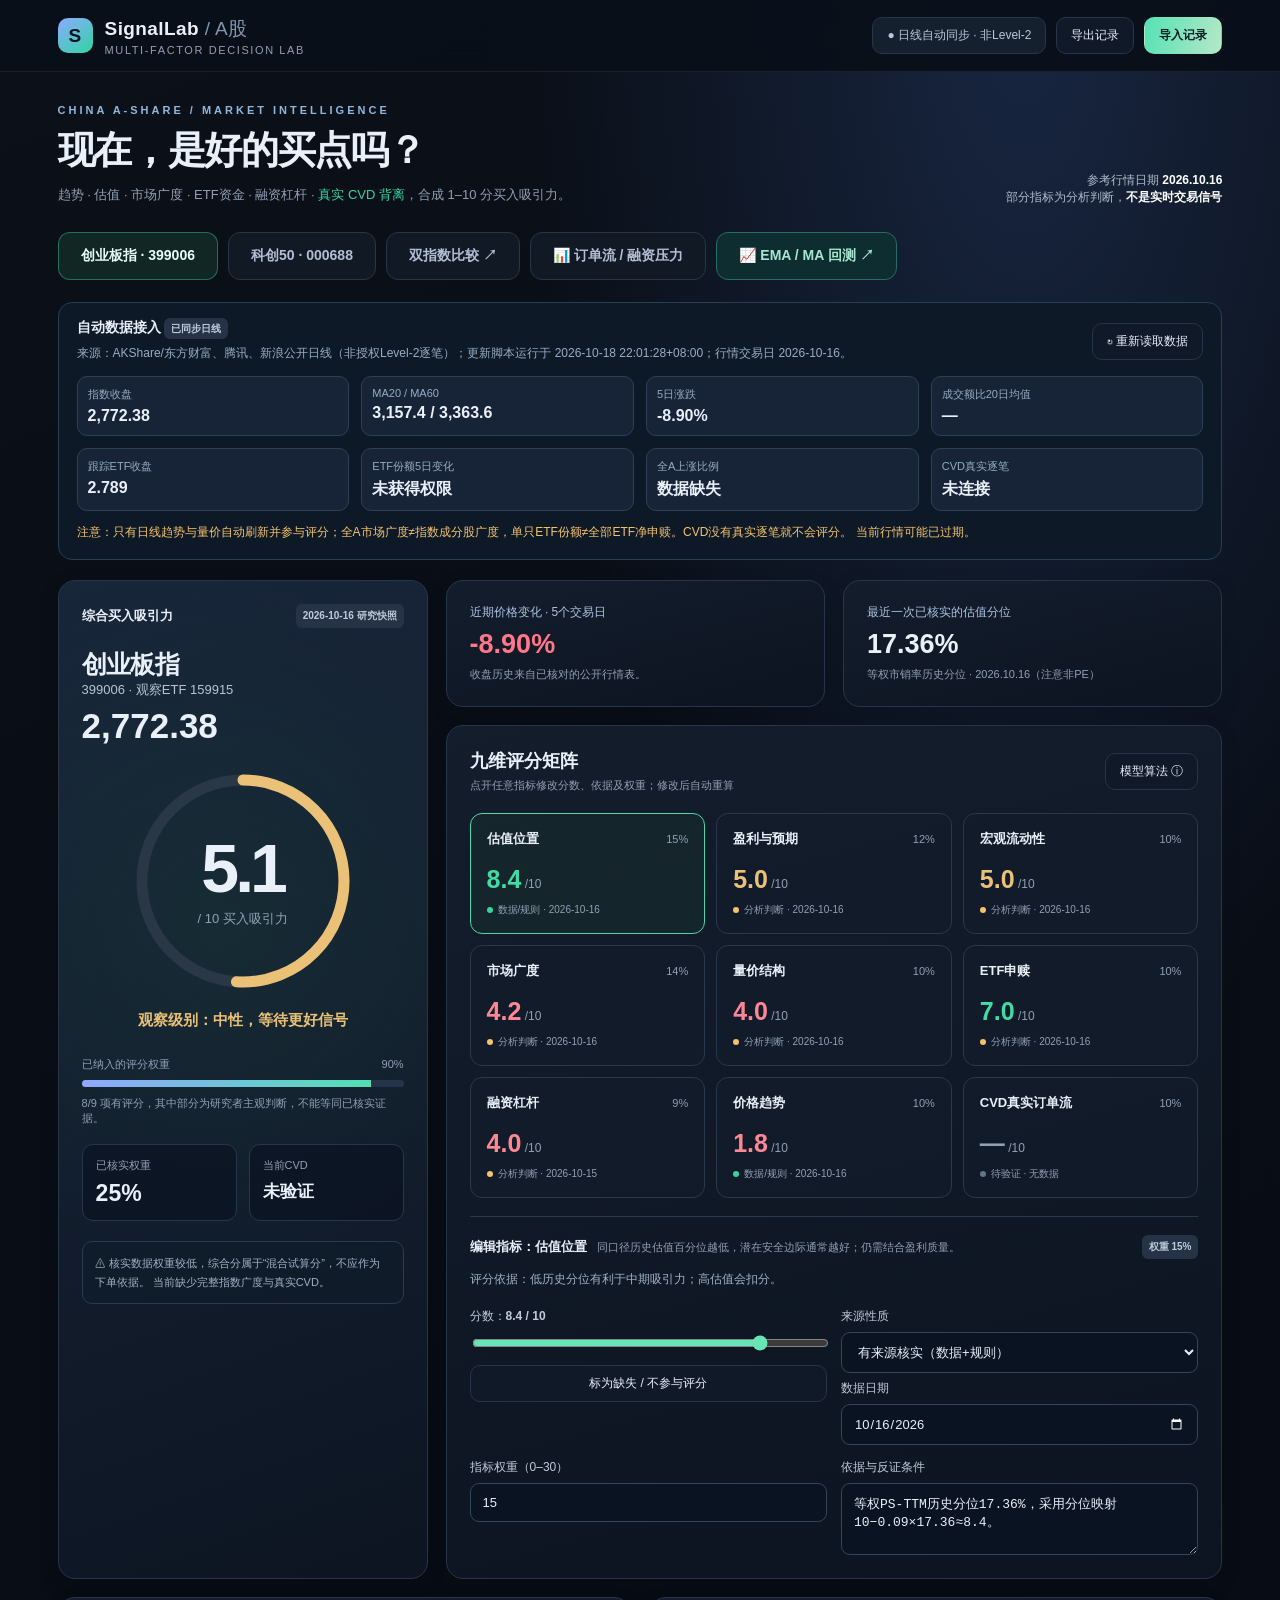
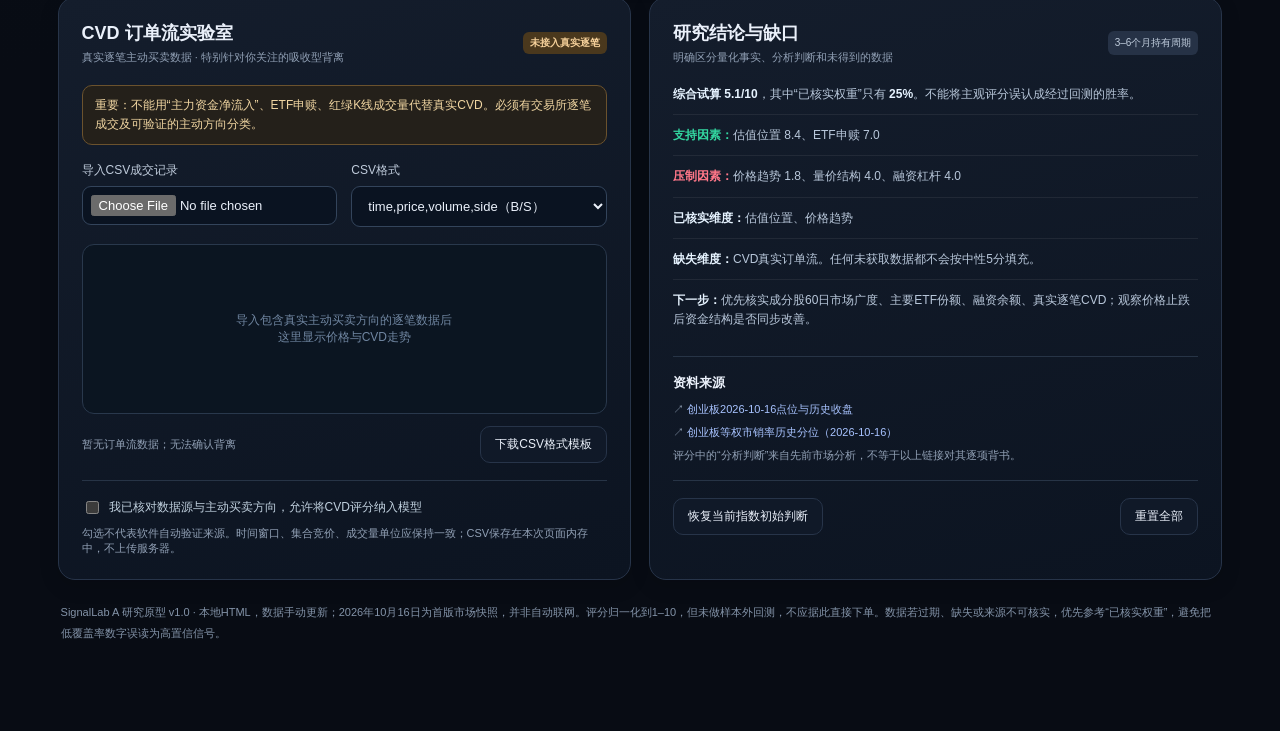
==== index.html @ bc9fd242 "Add files via upload" ====
<!doctype html>
<html lang="zh-CN">
<head>
<meta charset="utf-8"><meta name="viewport" content="width=device-width, initial-scale=1"><meta name="color-scheme" content="dark">
<title>SignalLab A · 创业板 / 科创50 多因子买入评分</title>
<style>
:root{--bg:#080c14;--bg2:#0d1421;--surface:#101928;--surface2:#151f30;--border:#273449;--text:#eaf0fa;--sub:#91a0b5;--green:#33d6a0;--red:#ff7789;--yellow:#f5c36b;--blue:#8eaaff;--shadow:0 24px 70px #03050a77}*{box-sizing:border-box}body{margin:0;font-family:Inter,-apple-system,BlinkMacSystemFont,"Segoe UI","PingFang SC","Microsoft YaHei",sans-serif;background:radial-gradient(ellipse at 80% 0%,#182641 0,transparent 34%),linear-gradient(160deg,#0b1019,#080c14 60%);color:var(--text);min-height:100vh}button,input,select{font:inherit}button{cursor:pointer}a{color:#a8c3ff;text-decoration:none}a:hover{text-decoration:underline}header{height:72px;border-bottom:1px solid #ffffff12;display:flex;align-items:center;justify-content:space-between;padding:0 4.5vw;gap:20px;position:sticky;top:0;background:#090f19ee;backdrop-filter:blur(18px);z-index:10}.logo{display:flex;align-items:center;gap:12px;font-weight:800;letter-spacing:.4px;font-size:19px}.logo-mark{width:35px;height:35px;display:grid;place-items:center;background:linear-gradient(145deg,#8cabff,#31d4a3);color:#08121c;border-radius:10px;font-weight:900}.logo small{font-size:11px;color:var(--sub);font-weight:500;display:block;letter-spacing:1.6px;margin-top:2px}.head-actions{display:flex;gap:10px;align-items:center;flex-wrap:wrap}.pill,.button{border:1px solid var(--border);background:var(--surface);color:var(--text);padding:9px 14px;border-radius:10px;font-size:12px}.pill{background:#25344677;color:#b9c7dc}.button:hover{border-color:#7498d1}.button.primary{border-color:transparent;color:#091e24;background:linear-gradient(105deg,#55e1b4,#b6e8c7);font-weight:800}.wrap{max-width:1520px;margin:auto;padding:32px 4.5vw 65px}.eyebrow{font-size:11px;letter-spacing:3px;text-transform:uppercase;color:#8db9df;font-weight:750}.intro{display:flex;justify-content:space-between;align-items:flex-end;gap:20px;margin-bottom:26px}.intro h1{font-size:clamp(25px,3vw,40px);letter-spacing:-1.3px;margin:9px 0 8px}.muted{color:var(--sub);font-size:13px;line-height:1.7}.snapshot{color:#adbbcb;font-size:12px;text-align:right}.snapshot strong{color:#fff}.tabs{display:flex;gap:10px;margin-bottom:22px}.tab{padding:14px 22px;border:1px solid var(--border);background:#111925;color:#b2bfd4;border-radius:12px;font-size:14px;font-weight:650}.tab.active{color:#e6fff8;background:#143429a8;border-color:#41d6a369}.dash{display:grid;grid-template-columns:370px minmax(0,1fr);gap:18px}.card{background:linear-gradient(165deg,#141d2c,#0c1421);border:1px solid var(--border);border-radius:17px;box-shadow:0 6px 20px #03050922;min-width:0}.card.pad{padding:23px}.score-card{background:radial-gradient(circle at 45% 35%,#1b423a55,transparent 51%),linear-gradient(160deg,#18263a,#0d1522);display:flex;flex-direction:column}.section-label{display:flex;align-items:center;justify-content:space-between;gap:8px;font-size:13px;font-weight:700}.tiny{font-size:11px;color:var(--sub);font-weight:500}.index-name{font-size:25px;font-weight:770;letter-spacing:-.6px;margin-top:20px}.index-code{font-size:13px;color:#b7c4d5}.price{font-size:35px;font-weight:760;margin-top:7px;font-variant-numeric:tabular-nums}.score-ring{width:240px;height:240px;margin:15px auto 6px;position:relative}.score-ring svg{width:100%;height:100%;transform:rotate(-90deg)}.score-ring .ring-bg{stroke:#2a3747;stroke-width:11;fill:none}.score-ring .ring-value{stroke:var(--green);stroke-width:11;stroke-linecap:round;fill:none;transition:stroke-dashoffset .5s}.ring-center{position:absolute;inset:0;display:flex;align-items:center;justify-content:center;flex-direction:column}.bigscore{font-size:68px;font-weight:810;letter-spacing:-4px;line-height:1}.outof{font-size:13px;color:var(--sub);margin-top:8px}.score-status{font-size:15px;font-weight:700;text-align:center;margin:4px 0 7px}.bar{height:7px;border-radius:20px;background:#26344a;overflow:hidden}.bar>div{height:100%;width:0%;background:linear-gradient(90deg,#8fa8ff,#53dfb4);transition:width .3s}.coverage{margin-top:20px}.subgrid{display:grid;grid-template-columns:1fr 1fr;gap:12px;margin-top:18px}.stat-mini{background:#0a1321bb;border:1px solid #28364b;border-radius:11px;padding:13px}.stat-mini label{font-size:11px;color:var(--sub);display:block}.stat-mini strong{font-size:23px;display:block;margin-top:7px}.note{font-size:11px;line-height:1.7;color:#a1b0c4;margin-top:20px;padding:12px;background:#101c2add;border:1px solid #2a3b50;border-radius:10px}.right{display:flex;flex-direction:column;gap:18px}.toprow{display:grid;grid-template-columns:1fr 1fr;gap:18px}.metric-title{color:#adc4e5;font-size:12px}.metric-number{font-size:27px;font-weight:770;margin:8px 0 6px}.metric-foot{font-size:11px;color:var(--sub);line-height:1.6}.panel-header{display:flex;align-items:center;justify-content:space-between;gap:10px;flex-wrap:wrap;margin-bottom:20px}.panel-header h2{font-size:18px;margin:0}.panel-header p{font-size:11px;color:var(--sub);margin:5px 0 0}.matrix{display:grid;grid-template-columns:repeat(3,minmax(0,1fr));gap:11px}.factor{border:1px solid #2a384c;border-radius:12px;background:#121d2ba5;text-align:left;color:var(--text);padding:16px;min-width:0;transition:transform .15s,border .15s;min-height:116px}.factor:hover{transform:translateY(-2px);border-color:#6584ad}.factor.selected{border-color:#4bd7ac;background:#1a342e6b}.factor .top{display:flex;justify-content:space-between;align-items:center;gap:5px}.factor strong{font-size:13px}.factor .point{font-size:25px;font-weight:800;margin-top:17px}.factor .point em{font-size:12px;color:var(--sub);font-style:normal;font-weight:500}.factor .fact-footer{font-size:10px;color:var(--sub);margin-top:9px;white-space:nowrap;overflow:hidden;text-overflow:ellipsis}.fact-footer i{display:inline-block;width:6px;height:6px;border-radius:50%;background:var(--yellow);margin-right:5px}.fact-footer i.verified{background:var(--green)}.fact-footer i.missing{background:#64748b}.flex-row{display:flex;justify-content:space-between;align-items:center;gap:10px}.factor-detail{margin-top:18px;border-top:1px solid #29384a;padding-top:18px}.detail-grid{display:grid;grid-template-columns:1fr 1fr;gap:14px}.fld{display:flex;flex-direction:column;gap:7px}.fld label{font-size:12px;color:#c0ccdc}.fld input,.fld select,.fld textarea{width:100%;color:#eaf0fa;background:#0a1321;border:1px solid #33445b;border-radius:9px;padding:11px 12px;font-size:13px;outline:none}.fld textarea{resize:vertical;min-height:72px}.fld input:focus,.fld select:focus,.fld textarea:focus{border-color:#67ceb0}.fld input[type=range]{accent-color:#67e5b5;padding:0;background:transparent;cursor:pointer}.fld.check{flex-direction:row;align-items:center}.fld.check input{width:auto}.divider{height:1px;background:#273446;margin:17px 0}.lab{display:grid;grid-template-columns:1fr 1fr;gap:18px;margin-top:18px}.legend{display:flex;gap:10px;flex-wrap:wrap;color:var(--sub);font-size:11px}.dot{display:inline-block;width:8px;height:8px;border-radius:50%;margin-right:5px;background:var(--green)}.dot.warn{background:var(--yellow)}.dot.none{background:#687a90}.smalllist{display:flex;flex-direction:column;gap:11px}.item{border-bottom:1px solid #ffffff11;padding-bottom:10px;font-size:12px;line-height:1.6;color:#b9c8db}.item:last-child{border:0}.item strong{color:#e6f3ff}.source-list{display:flex;flex-direction:column;gap:8px;font-size:11px;color:var(--sub)}.source-list a{word-break:break-all}.status-flag{font-size:10px;border-radius:6px;padding:4px 7px;background:#294039;color:#a9e6cb;font-weight:650}.status-flag.warn{background:#4a381d;color:#f5d09a}.badge-mini{font-size:10px;background:#263246;border-radius:6px;padding:5px 7px;color:#bfccdc}.mini-input{width:100px!important}.footer{color:#8393a8;font-size:11px;line-height:1.9;margin:22px 3px}.alert{background:#24201a;color:#f1d6a2;border:1px solid #6b522d;border-radius:10px;padding:10px 12px;font-size:12px;line-height:1.6}.cvd-chart{height:170px;border:1px solid #29384c;background:#0b1521;border-radius:12px;overflow:hidden;position:relative}.cvd-chart svg{width:100%;height:100%}.toast{position:fixed;bottom:25px;left:50%;transform:translateX(-50%);padding:12px 18px;background:#213a34;border:1px solid #46cc9b;border-radius:9px;font-size:12px;box-shadow:var(--shadow);display:none;z-index:99}.help{border-bottom:1px dotted #7588a2;cursor:help}.hidden{display:none!important}@media(max-width:1100px){.dash{grid-template-columns:320px minmax(0,1fr)}.matrix{grid-template-columns:repeat(2,minmax(0,1fr))}}@media(max-width:800px){header{padding:0 18px;height:auto;min-height:62px}.head-actions .pill{display:none}.wrap{padding:22px 15px 55px}.intro{align-items:flex-start;flex-direction:column}.snapshot{text-align:left}.dash,.lab,.toprow{grid-template-columns:1fr}.score-card{display:grid;grid-template-columns:1fr 1fr;gap:10px}.score-card>.section-label,.score-card>.index-name,.score-card>.index-code,.score-card>.price,.score-card>.coverage,.score-card>.subgrid,.score-card>.note,.score-card>.score-status{grid-column:1/-1}.score-ring{grid-row:5;margin:0 auto;grid-column:1/-1;width:205px;height:205px}.bigscore{font-size:62px}.matrix{grid-template-columns:repeat(2,minmax(0,1fr))}.card.pad{padding:18px}}@media(max-width:420px){.tabs{gap:7px}.tab{flex:1;padding:13px 7px;font-size:12px}.head-actions .button{padding:8px 8px;font-size:11px}.detail-grid{grid-template-columns:1fr}.factor{padding:12px;min-height:100px}.factor strong{font-size:12px}.factor .point{font-size:21px}}

.live-panel{margin:15px 0 20px;border:1px solid #293d53;border-radius:14px;background:#0e1927;padding:16px 18px}.live-row{display:flex;gap:15px;justify-content:space-between;align-items:center;flex-wrap:wrap}.live-meta{font-size:12px;color:#98adc4;margin-top:6px;line-height:1.7}.live-head{font-weight:800;font-size:14px}.live-metrics{display:grid;grid-template-columns:repeat(4,minmax(0,1fr));gap:12px;margin-top:13px}.live-tile{background:#172438;border:1px solid #2d4055;border-radius:10px;padding:10px}.live-tile strong{font-size:16px;display:block;margin-top:5px}.live-tile label{display:block;color:#96abc3;font-size:11px}.live-warn{font-size:12px;color:#f5c36b;line-height:1.7;margin-top:11px}@media(max-width:680px){.live-metrics{grid-template-columns:repeat(2,minmax(0,1fr))}}

/* SignalLab Flow: same-site integrated module (the live daily feed is unchanged) */
.main-module-tabs{display:flex;flex-wrap:wrap;gap:10px;margin-bottom:22px}
.main-module-tabs .tab{flex:0 0 auto}
#flowView{min-width:0;margin-top:3px}
#flowView[hidden],#scoreDashboard[hidden],.intro[hidden]{display:none!important}
.flow-shell{border:1px solid var(--border);border-radius:17px;overflow:hidden;background:#091120;min-height:400px}
.flow-frame{width:100%;height:1780px;border:0;display:block;background:#091120}
.flow-fallback{font-size:12px;color:var(--sub);margin:14px 2px 0;line-height:1.7}
@media(max-width:680px){.main-module-tabs{gap:8px}.main-module-tabs .tab{padding:11px 12px;font-size:12px}.flow-shell{border:0;border-radius:0}.flow-frame{min-height:1500px}}
.main-module-tabs a.bt-open{display:inline-flex;align-items:center;text-decoration:none;color:#a8e7cf;border:1px solid #286c66;background:#0d2d31}
</style>
</head>
<body>
<header><div class="logo"><div class="logo-mark">S</div><div>SignalLab <span style="font-weight:400;color:#8098b0">/ A股</span><small>MULTI-FACTOR DECISION LAB</small></div></div><div class="head-actions"><span class="pill">● 离线研究版 · 非实时</span><button class="button" id="exportBtn">导出记录</button><button class="button primary" id="importBtn">导入记录</button><input type="file" id="fileInput" accept=".json" hidden></div></header>
<main class="wrap">
<div class="intro"><div><div class="eyebrow">CHINA A-SHARE / MARKET INTELLIGENCE</div><h1>现在，是好的买点吗？</h1><div class="muted">趋势 · 估值 · 市场广度 · ETF资金 · 融资杠杆 · <span style="color:var(--green)">真实 CVD 背离</span>，合成 1–10 分买入吸引力。</div></div><div class="snapshot">参考行情日期 <strong>2026.10.16</strong><br>部分指标为分析判断，<strong>不是实时交易信号</strong></div></div>
<div class="tabs main-module-tabs"><button class="tab active" data-index="cy">创业板指 · 399006</button><button class="tab" data-index="kc">科创50 · 000688</button><button class="tab" id="compareTab">双指数比较 ↗</button><button class="tab" id="flowTab" type="button" aria-controls="flowView" aria-expanded="false">📊 订单流 / 融资压力</button><a class="tab bt-open" href="./backtest.html">📈 EMA / MA 回测 ↗</a></div>
<div id="scoreDashboard">
  <section class="live-panel" id="autoFeedPanel" aria-live="polite"><div class="live-row"><div><div class="live-head">自动数据接入 <span class="badge-mini" id="feedBadge">尚未同步</span></div><div class="live-meta" id="feedMeta">需要运行 update_data.py 更新 data.js，或启用GitHub Actions定时任务。</div></div><button class="button" id="feedRefresh">↻ 重新读取数据</button></div><div id="feedMetrics" class="live-metrics"></div><div class="live-warn" id="feedWarning">这是收盘数据更新版；其他暂未接入的项目不会冒充实时数据。</div></section>
<div class="dash">
 <section class="card pad score-card"><div class="section-label">综合买入吸引力 <span class="badge-mini" id="scenarioTag">研究快照</span></div><div class="index-name" id="indexName">创业板指</div><div class="index-code" id="indexCode">399006 · 观察ETF 159915</div><div class="price" id="indexPrice">2,772.38</div>
  <div class="score-ring"><svg viewBox="0 0 240 240"><circle class="ring-bg" cx="120" cy="120" r="101"/><circle id="ringValue" class="ring-value" cx="120" cy="120" r="101" stroke-dasharray="634.602" stroke-dashoffset="634.602"/></svg><div class="ring-center"><span class="bigscore" id="scoreValue">—</span><span class="outof">/ 10 买入吸引力</span></div></div>
  <div class="score-status" id="scoreStatus">正在计算...</div>
  <div class="coverage"><div class="flex-row"><span class="tiny">已纳入的评分权重</span><span id="coverNum" class="tiny">—</span></div><div class="bar" style="margin-top:8px"><div id="coverBar"></div></div><div class="tiny" style="margin-top:9px" id="coverageNote">数据完整度和分数分开计算。</div></div>
  <div class="subgrid"><div class="stat-mini"><label>已核实权重</label><strong id="verifiedScore">—</strong></div><div class="stat-mini"><label>当前CVD</label><strong id="cvdState" style="font-size:17px">待验证</strong></div></div><div class="note" id="adviceText">评分不是未来收益率，也不是交易指令。</div>
 </section>
 <div class="right">
  <div class="toprow"><div class="card pad"><div class="metric-title">近期价格变化 · 5个交易日</div><div class="metric-number" id="fiveDay">—</div><div class="metric-foot" id="trendDesc">收盘历史来自已核对的公开行情表。</div></div><div class="card pad"><div class="metric-title">最近一次已核实的估值分位</div><div class="metric-number" id="valuationText">—</div><div class="metric-foot" id="valuationDesc">两大指数口径必须一致，且需要关注日期。</div></div></div>
  <section class="card pad"><div class="panel-header"><div><h2>九维评分矩阵</h2><p>点开任意指标修改分数、依据及权重；修改后自动重算</p></div><button class="button" id="methodBtn">模型算法 ⓘ</button></div><div class="matrix" id="factorMatrix"></div>
    <div id="factorEditor" class="factor-detail"></div>
  </section>
 </div>
</div>
<div class="lab">
 <section class="card pad"><div class="panel-header"><div><h2>CVD 订单流实验室</h2><p>真实逐笔主动买卖数据 · 特别针对你关注的吸收型背离</p></div><span class="status-flag warn" id="cvdTag">未接入真实逐笔</span></div>
 <div class="alert">重要：不能用“主力资金净流入”、ETF申赎、红绿K线成交量代替真实CVD。必须有交易所逐笔成交及可验证的主动方向分类。</div>
 <div class="detail-grid" style="margin:17px 0"><div class="fld"><label>导入CSV成交记录</label><input type="file" id="cvdFile" accept=".csv,text/csv" style="padding:8px"></div><div class="fld"><label>CSV格式</label><select id="cvdMode"><option value="side">time,price,volume,side（B/S）</option><option value="delta">time,price,delta（带方向的成交量差）</option></select></div></div>
 <div class="cvd-chart" id="cvdChart"><div style="position:absolute;inset:0;display:grid;place-items:center;color:#7086a1;font-size:12px;text-align:center;padding:20px">导入包含真实主动买卖方向的逐笔数据后<br>这里显示价格与CVD走势</div></div>
 <div class="flex-row" style="margin-top:12px"><span class="tiny" id="cvdInfo">暂无订单流数据；无法确认背离</span><button class="button" id="downloadSample">下载CSV格式模板</button></div>
 <div class="divider"></div><label class="fld check"><input type="checkbox" id="cvdTrust"><span style="font-size:12px;color:#c0d0de">我已核对数据源与主动买卖方向，允许将CVD评分纳入模型</span></label>
 <div class="tiny" style="margin-top:9px">勾选不代表软件自动验证来源。时间窗口、集合竞价、成交量单位应保持一致；CSV保存在本次页面内存中，不上传服务器。</div>
 </section>
 <section class="card pad"><div class="panel-header"><div><h2>研究结论与缺口</h2><p>明确区分量化事实、分析判断和未得到的数据</p></div><span class="badge-mini">3–6个月持有周期</span></div><div class="smalllist" id="insights"></div><div class="divider"></div><div class="section-label" style="margin-bottom:10px">资料来源</div><div class="source-list" id="sources"></div><div class="divider"></div><div class="flex-row" style="flex-wrap:wrap"><button class="button" id="resetCurrent">恢复当前指数初始判断</button><button class="button" id="resetAll">重置全部</button></div></section>
</div>
<div class="footer">SignalLab A 研究原型 v1.0 · 本地HTML，数据手动更新；2026年10月16日为首版市场快照，并非自动联网。评分归一化到1–10，但未做样本外回测，不应据此直接下单。数据若过期、缺失或来源不可核实，优先参考“已核实权重”，避免把低覆盖率数字误读为高置信信号。</div>
</div>
<section id="flowView" hidden aria-label="订单流与融资压力实验室">
 <div class="flow-shell">
  <iframe id="flowFrame" class="flow-frame" title="SignalLab Flow CVD与融资压力实验室" loading="lazy" data-src="./flow.html?embed=1&amp;index=cy"></iframe>
 </div>
 <p class="flow-fallback">这是同一个网站内的研究模块，共用日线数据，但CVD与融资压力仍需真实逐笔/融资序列才能绘图。<a href="./flow.html" id="openFlowDirect">如嵌入显示异常，点此独立查看模块</a>。</p>
</section>
</main><div class="toast" id="toast"></div>
<script src="./data.js"></script>
<script>
'use strict';
const KEY='signallab_a_v1';
const FACTORS=[
{id:'value',name:'估值位置',weight:15,desc:'同口径历史估值百分位越低，潜在安全边际通常越好；仍需结合盈利质量。',basis:'低历史分位有利于中期吸引力；高估值会扣分。'},
{id:'earnings',name:'盈利与预期',weight:12,desc:'企业盈利同比、盈利预测修正、产业需求是否改善。',basis:'盈利预期上修且可兑现加分；盈利下修扣分。'},
{id:'liquidity',name:'宏观流动性',weight:10,desc:'政策利率、社融、信用脉冲及风险偏好等。',basis:'宽信用和贴现率下降加分；只靠单一利好不加满分。'},
{id:'breadth',name:'市场广度',weight:14,desc:'指数成分股站上60日均线比例及其5日变化；不把全A上涨家数等同成分股广度。',basis:'低位广度持续回升优于指数被少数权重拉升。'},
{id:'volume',name:'量价结构',weight:10,desc:'相对20日成交额、上涨与下跌日的成交差、价格反应。',basis:'低位放量承接、反弹持续性好加分。'},
{id:'etf',name:'ETF申赎',weight:10,desc:'观察同一指数主要ETF合计份额变化，不混淆净申购和二级市场成交量。',basis:'持续净申购及价格止跌相互印证时加分。'},
{id:'leverage',name:'融资杠杆',weight:9,desc:'融资余额变动速度及价格与融资余额背离；去杠杆过程不等于已经见底。',basis:'杠杆出清且价格企稳加分；杠杆拥挤扣分。'},
{id:'trend',name:'价格趋势',weight:10,desc:'日线MA20/60、近期涨跌幅及更高低点结构。',basis:'短期剧跌通常扣分，确认止跌后逐渐加分。'},
{id:'cvd',name:'CVD真实订单流',weight:10,desc:'同一ETF的真实主动买卖差与价格背离；重点关注CVD创新低但价格守住前低。',basis:'吸收型背离+价格确认加分；没有真实逐笔，必须缺失。'}
];
const SOURCE={cy:[['创业板2026-10-16点位与历史收盘','https://www.lixinger.com/equity/index/detail/sz/399006/399006/fundamental/valuation/ps-ttm?metrics-type=ew'],['创业板等权市销率历史分位（2026-10-16）','https://www.lixinger.com/equity/index/detail/sz/399006/399006/fundamental/valuation/ps-ttm?metrics-type=ew']],kc:[['科创50历史收盘（2026-10-16）','https://cn.investing.com/indices/sse-star-50-historical-data'],['科创50估值旧数据（2026-09-18，已过期，仅供核对）','https://www.lixinger.com/equity/index/detail/sh/000688/688/fundamental/valuation/ps-ttm?metrics-type=ew']]};
const defaults={
 cy:{name:'创业板指',code:'399006',etf:'159915',price:2772.38,date:'2026-10-16',fiveDay:-8.90, valuation:{text:'17.36%',desc:'等权市销率历史分位 · 2026.10.16（注意非PE）'}, factors:{
 value:{score:8.4,kind:'verified',date:'2026-10-16',note:'等权PS-TTM历史分位17.36%，采用分位映射 10−0.09×17.36≈8.4。'},
 earnings:{score:5,kind:'judgment',date:'2026-10-16',note:'中性占位判断，未获得同口径最新业绩预期修正。'},
 liquidity:{score:5,kind:'judgment',date:'2026-10-16',note:'中性判断，尚未系统核验信用脉冲和利率。'},
 breadth:{score:4.2,kind:'judgment',date:'2026-10-16',note:'此前市场观察为“广度小幅改善、权重仍偏弱”，指数成分股60日广度未核实。'},
 volume:{score:4,kind:'judgment',date:'2026-10-16',note:'此前分析为整体市场成交不及20日平均，缺少严格同口径的成分股量价序列。'},
 etf:{score:7,kind:'judgment',date:'2026-10-16',note:'此前观察主要ETF份额增加，但本页未直接导入交易所连续申赎序列。'},
 leverage:{score:4,kind:'judgment',date:'2026-10-15',note:'前述分析显示板块融资余额持续下行；去杠杆是否完成尚不清楚。'},
 trend:{score:2.2,kind:'verified',date:'2026-10-16',note:'截至10月16日约5日跌幅−8.90%，该分数为透明的趋势判断映射，非统计胜率。'},
 cvd:{score:null,kind:'missing',date:'',note:'缺少真实Level-2逐笔主动成交数据。'}
 }},
 kc:{name:'科创50',code:'000688',etf:'588000',price:1358.65,date:'2026-10-16',fiveDay:-6.77,valuation:{text:'待更新',desc:'最近公开估值页时间为9月18日，未当成10月16日数据'},factors:{
 value:{score:null,kind:'missing',date:'',note:'暂不使用9月18日的估值分位冒充10月16日现值。'},
 earnings:{score:5,kind:'judgment',date:'2026-10-16',note:'暂无最新成分股盈利预测修正统计，暂取中性研究判断。'},
 liquidity:{score:5,kind:'judgment',date:'2026-10-16',note:'尚无同口径宏观流动性指标自动数据。'},
 breadth:{score:3.7,kind:'judgment',date:'2026-10-16',note:'此前分析提示科创板市场广度偏弱；注意不等于科创50成分股广度。'},
 volume:{score:4.2,kind:'judgment',date:'2026-10-16',note:'近期下跌和局部缩量并存，未完成完整量价回测。'},
 etf:{score:7.2,kind:'judgment',date:'2026-10-16',note:'此前观察相关ETF增份额，未导入跟踪科创50全部ETF合并数据。'},
 leverage:{score:3.5,kind:'judgment',date:'2026-10-15',note:'科创板融资余额持续下降，不能视为结束去杠杆。'},
 trend:{score:2.7,kind:'verified',date:'2026-10-16',note:'截至10月16日约5日跌幅−6.77%，分数为趋势判断映射。'},
 cvd:{score:null,kind:'missing',date:'',note:'缺少真实Level-2逐笔主动成交数据。'}
 }}
};
const deep=x=>JSON.parse(JSON.stringify(x));let db;try{let s=localStorage.getItem(KEY);db=s?JSON.parse(s):deep(defaults)}catch(e){db=deep(defaults)};for(const k of ['cy','kc']){if(!db[k]||!db[k].factors)db[k]=deep(defaults[k]);for(const f of FACTORS){if(!db[k].factors[f.id])db[k].factors[f.id]=deep(defaults[k].factors[f.id]);}}let current='cy',selected='value';let hasVerifiedTrade=false;let trades=[];let cvdRows=[];
const $=s=>document.querySelector(s), esc=s=>String(s??'').replace(/[&<>"']/g,c=>({'&':'&amp;','<':'&lt;','>':'&gt;','"':'&quot;',"'":'&#39;'}[c]));
function save(){try{localStorage.setItem(KEY,JSON.stringify(db))}catch(e){toast('浏览器禁止持久化，请用「导出记录」保存')}}
function toast(msg){const el=$('#toast');el.textContent=msg;el.style.display='block';clearTimeout(window._toast);window._toast=setTimeout(()=>el.style.display='none',2400)}
function scoreOf(key){const facts=db[key].factors;let sum=0,weight=0,verified=0,available=0;for(const f of FACTORS){let m=facts[f.id];if(m&&Number.isFinite(m.score)&&m.kind!=='missing'){let w=m.weight??f.weight;sum+=m.score*w;weight+=w;available+=w;if(m.kind==='verified')verified+=w}}let all=FACTORS.reduce((s,f)=>s+(facts[f.id]?.weight??f.weight),0);return {score:weight?sum/weight:null,coverage:all?weight/all:0,verified:all?verified/all:0,count:FACTORS.filter(f=>facts[f.id]?.score!=null).length}}
function status(score){if(score==null)return '资料不足，无法评分';if(score>=8)return '观察级别：买入吸引力较高';if(score>=6.5)return '观察级别：偏积极，等待确认';if(score>=5)return '观察级别：中性，等待更好信号';if(score>=3.5)return '观察级别：谨慎，尚未企稳';return '观察级别：弱势，风险优先'}
function color(score){return score==null?'#91a0b5':score>=6.5?'#41dba5':score>=4.5?'#eac176':'#ff8794'}
function render(){let d=db[current],s=scoreOf(current),known=(s.verified*100).toFixed(0);$('#indexName').textContent=d.name;$('#indexCode').textContent=`${d.code} · 观察ETF ${d.etf}`;$('#indexPrice').textContent=Number(d.price).toLocaleString('zh-CN',{minimumFractionDigits:2,maximumFractionDigits:2});$('#scoreValue').textContent=s.score==null?'—':s.score.toFixed(1);$('#ringValue').style.strokeDashoffset=634.602*(1-(s.score==null?0:s.score/10));$('#ringValue').style.stroke=color(s.score);$('#scoreStatus').textContent=status(s.score);$('#scoreStatus').style.color=color(s.score);$('#coverNum').textContent=Math.round(s.coverage*100)+'%';$('#coverBar').style.width=(s.coverage*100)+'%';$('#verifiedScore').textContent=known+'%';$('#coverageNote').textContent=`${s.count}/9 项有评分，其中部分为研究者主观判断，不能等同已核实证据。`;
$('#fiveDay').textContent=Number.isFinite(d.fiveDay)?(d.fiveDay>=0?'+':'')+d.fiveDay.toFixed(2)+'%':'—';$('#fiveDay').style.color=Number.isFinite(d.fiveDay)?(d.fiveDay<0?'var(--red)':'var(--green)'):'var(--sub)';$('#valuationText').textContent=d.valuation.text;$('#valuationDesc').textContent=d.valuation.desc;$('#cvdState').textContent=d.factors.cvd.kind==='verified'?'已录入':'未验证';$('#scenarioTag').textContent=d.date+' 研究快照';$('#adviceText').textContent=(s.verified<0.5?'⚠ 核实数据权重较低，综合分属于“混合试算分”，不应作为下单依据。':'多个数据维度获得了核实，仍需验证信号稳定性。')+' 当前缺少完整指数广度与真实CVD。';
renderFactors();renderEditor();renderInsights();renderSources();document.querySelectorAll('.tab[data-index]').forEach(x=>x.classList.toggle('active',x.dataset.index===current));$('#cvdTag').textContent=d.factors.cvd.kind==='verified'?'已纳入订单流':'未接入真实逐笔';$('#cvdTag').classList.toggle('warn',d.factors.cvd.kind!=='verified')}
function renderFactors(){const d=db[current];$('#factorMatrix').innerHTML=FACTORS.map(f=>{let m=d.factors[f.id];let val=m.score;let label=m.kind==='verified'?'数据/规则':m.kind==='judgment'?'分析判断':'待验证';return `<button class="factor ${f.id===selected?'selected':''}" data-factor="${f.id}"><div class="top"><strong>${esc(f.name)}</strong><span class="tiny">${m.weight??f.weight}%</span></div><div class="point" style="color:${color(val)}">${val==null?'—':Number(val).toFixed(1)}<em> /10</em></div><div class="fact-footer"><i class="${m.kind}"></i>${label} · ${esc(m.date||'无数据')}</div></button>`}).join('');document.querySelectorAll('.factor').forEach(el=>el.addEventListener('click',()=>{selected=el.dataset.factor;renderFactors();renderEditor()}))}
function renderEditor(){const f=FACTORS.find(x=>x.id===selected),m=db[current].factors[f.id],isCvd=f.id==='cvd';let str=`<div class="section-label"><div>编辑指标：${esc(f.name)} <span class="tiny" style="margin-left:7px">${esc(f.desc)}</span></div><span class="badge-mini">权重 ${(m.weight??f.weight)}%</span></div><div style="font-size:12px;color:#9db2c6;line-height:1.8;margin:10px 0 17px">评分依据：${esc(f.basis)}</div>`;
str+=`<div class="detail-grid"><div class="fld"><label>分数：<strong id="editPoint">${m.score==null?'未评分':Number(m.score).toFixed(1)+' / 10'}</strong></label><input type="range" id="editSlider" min="1" max="10" step="0.1" value="${m.score??5}" ${isCvd&&!hasVerifiedTrade?'disabled':''}><button class="button" id="clearScore" style="margin-top:4px">标为缺失 / 不参与评分</button></div><div class="fld"><label>来源性质</label><select id="editKind"><option value="judgment" ${m.kind==='judgment'?'selected':''}>分析判断（主观）</option><option value="verified" ${m.kind==='verified'?'selected':''}>有来源核实（数据+规则）</option><option value="missing" ${m.kind==='missing'?'selected':''}>待验证（不计分）</option></select><label>数据日期</label><input type="date" id="editDate" value="${esc(m.date||'')}"></div><div class="fld"><label>指标权重（0–30）</label><input id="editWeight" type="number" min="0" max="30" step="1" value="${m.weight??f.weight}"></div><div class="fld"><label>依据与反证条件</label><textarea id="editNote">${esc(m.note)}</textarea></div></div>`;
if(isCvd)str+='<div class="alert" style="margin-top:14px">CVD指标在导入真实逐笔记录并确认来源之前锁定；可以先看图，但未确认来源时不得计分。</div>';
$('#factorEditor').innerHTML=str;
$('#editSlider').addEventListener('input',e=>{$('#editPoint').textContent=(+e.target.value).toFixed(1)+' / 10'});
$('#editSlider').addEventListener('change',e=>{if(isCvd&&!hasVerifiedTrade)return;m.score=+e.target.value;if(m.kind==='missing')m.kind='judgment';save();render()});
$('#editKind').addEventListener('change',e=>{if(isCvd&&e.target.value==='verified'&&!hasVerifiedTrade){toast('先导入真实逐笔并勾选来源校验');renderEditor();return}m.kind=e.target.value;if(m.kind==='missing')m.score=null;else if(m.score==null)m.score=5;save();render()});
$('#editDate').addEventListener('change',e=>{m.date=e.target.value;save();renderFactors()});
$('#editWeight').addEventListener('change',e=>{m.weight=Math.max(0,Math.min(30,Number(e.target.value)||0));save();render()});
$('#editNote').addEventListener('change',e=>{m.note=e.target.value;save();renderInsights()});
$('#clearScore').addEventListener('click',()=>{m.score=null;m.kind='missing';if(isCvd)hasVerifiedTrade=false;save();render();toast('已设为缺失，不参与综合评分')});
}
function renderInsights(){let d=db[current],s=scoreOf(current),verified=FACTORS.filter(f=>d.factors[f.id].kind==='verified'&&d.factors[f.id].score!=null).map(f=>f.name),missing=FACTORS.filter(f=>d.factors[f.id].kind==='missing'||d.factors[f.id].score==null).map(f=>f.name);let positives=FACTORS.filter(f=>Number.isFinite(d.factors[f.id].score)&&d.factors[f.id].score>=6.5).sort((a,b)=>d.factors[b.id].score-d.factors[a.id].score),risks=FACTORS.filter(f=>Number.isFinite(d.factors[f.id].score)&&d.factors[f.id].score<=4).sort((a,b)=>d.factors[a.id].score-d.factors[b.id].score);$('#insights').innerHTML=`<div class="item"><strong>综合试算 ${s.score==null?'—':s.score.toFixed(1)}/10</strong>，其中“已核实权重”只有 <strong>${(s.verified*100).toFixed(0)}%</strong>。不能将主观评分误认成经过回测的胜率。</div><div class="item"><strong style="color:var(--green)">支持因素：</strong>${positives.length?positives.map(f=>esc(f.name)+' '+d.factors[f.id].score.toFixed(1)).join('、'):'尚无评分较高的因素'}</div><div class="item"><strong style="color:var(--red)">压制因素：</strong>${risks.length?risks.map(f=>esc(f.name)+' '+d.factors[f.id].score.toFixed(1)).join('、'):'暂无明显低分因素'}</div><div class="item"><strong>已核实维度：</strong>${verified.join('、')||'暂无'}</div><div class="item"><strong>缺失维度：</strong>${missing.join('、')||'全部有评分'}。任何未获取数据都不会按中性5分填充。</div><div class="item"><strong>下一步：</strong>优先核实成分股60日市场广度、主要ETF份额、融资余额、真实逐笔CVD；观察价格止跌后资金结构是否同步改善。</div>`}
function renderSources(){let links=SOURCE[current];$('#sources').innerHTML=links.map(([n,u])=>`<div>↗ <a href="${esc(u)}" target="_blank" rel="noopener">${esc(n)}</a></div>`).join('')+'<div>评分中的“分析判断”来自先前市场分析，不等于以上链接对其逐项背书。</div>'}
function download(name,content,type){let a=document.createElement('a');let url=URL.createObjectURL(new Blob([content],{type}));a.href=url;a.download=name;document.body.append(a);a.click();a.remove();setTimeout(()=>URL.revokeObjectURL(url),1000)}
function parseCSV(text){const lines=text.replace(/^\uFEFF/,'').split(/\r?\n/).filter(x=>x.trim());function line(s){let arr=[],x='',q=false;for(let i=0;i<s.length;i++){let c=s[i];if(c==='"'){if(q&&s[i+1]==='"'){x+='"';i++}else q=!q}else if(c===','&&!q){arr.push(x.trim());x=''}else x+=c}arr.push(x.trim());return arr}if(lines.length<3)throw Error('至少包含表头和两行记录');let h=line(lines[0]).map(x=>x.toLowerCase());let data=[];for(let n=1;n<lines.length;n++){let p=line(lines[n]);let o={};h.forEach((k,i)=>o[k]=p[i]);let price=Number(o.price),vol=Number(o.volume),delta=Number(o.delta),side=String(o.side||'').trim().toUpperCase(),dir=side==='B'||side==='BUY'||side==='主动买' ?1:side==='S'||side==='SELL'||side==='主动卖'?-1:0;let step=$('#cvdMode').value==='delta'?delta:vol*dir;if(!Number.isFinite(price)||price<=0||!Number.isFinite(step)||(!dir&&$('#cvdMode').value==='side'))continue;data.push({time:o.time||String(n),price,step})}if(data.length<2)throw Error('没有合法成交记录，请检查列名或方向B/S');return data}
function buildCVD(rows){let cvd=0;return rows.map(r=>({...r,cvd:cvd+=r.step}))}
function drawCVD(){if(cvdRows.length<2){$('#cvdChart').innerHTML='<div style="position:absolute;inset:0;display:grid;place-items:center;color:#7086a1;font-size:12px;text-align:center;padding:20px">导入包含真实主动买卖方向的逐笔数据后<br>这里显示价格与CVD走势</div>';return}let w=720,h=170,p=20;let maxPts=420;let rows=cvdRows.length>maxPts?cvdRows.filter((_,i)=>i%Math.ceil(cvdRows.length/maxPts)===0):cvdRows;let make=(key,color,minY,maxY)=>{let vals=rows.map(x=>x[key]),lo=minY??Math.min(...vals),hi=maxY??Math.max(...vals);return `<polyline points="${vals.map((v,i)=>`${p+(w-2*p)*i/(vals.length-1)},${h-p-(h-2*p)*(v-lo)/(hi-lo||1)}`).join(' ')}" fill="none" stroke="${color}" stroke-width="2" stroke-linecap="round" stroke-linejoin="round"/>`};$('#cvdChart').innerHTML=`<svg viewBox="0 0 720 170" preserveAspectRatio="none"><path d="M0 85 H720" stroke="#38465a" stroke-dasharray="5 6"/>${make('price','#65ddae')}${make('cvd','#a1adff')}</svg><div style="position:absolute;top:7px;left:12px;font-size:11px;color:#a5b6ca">● <span style="color:#65ddae">价格</span> · <span style="color:#a1adff">CVD</span> （两条曲线分别归一化，不能比较绝对值）</div>`}
function validateInputJson(v){return !!(v&&v.cy?.factors&&v.kc?.factors&&['cy','kc'].every(k=>FACTORS.every(f=>{let d=v[k].factors[f.id];return d && ['judgment','verified','missing'].includes(d.kind)&&(d.score===null||(Number.isFinite(d.score)&&d.score>=1&&d.score<=10))}))) }
$('#exportBtn').addEventListener('click',()=>download('SignalLab_A股评分_'+new Date().toISOString().slice(0,10)+'.json',JSON.stringify(db,null,2),'application/json;charset=utf-8'));
$('#importBtn').addEventListener('click',()=>$('#fileInput').click());$('#fileInput').addEventListener('change',async e=>{let f=e.target.files?.[0];if(!f)return;try{let v=JSON.parse(await f.text());if(!validateInputJson(v))throw Error('文件结构不匹配');db=v;hasVerifiedTrade=false;db.cy.factors.cvd={score:null,kind:'missing',date:'',note:'重新载入时CVD需要重新验证真实逐笔数据'};db.kc.factors.cvd={score:null,kind:'missing',date:'',note:'重新载入时CVD需要重新验证真实逐笔数据'};save();render();toast('导入成功；CVD因原始数据未随JSON存储，已重置为待验证')}catch(err){alert('导入失败：'+err.message)}e.target.value=''});
document.querySelectorAll('.tab[data-index]').forEach(b=>b.addEventListener('click',()=>{current=b.dataset.index;selected='value';hasVerifiedTrade=false;trades=[];cvdRows=[];$('#cvdTrust').checked=false;drawCVD();render()}));$('#compareTab').addEventListener('click',()=>{let c=scoreOf('cy'),k=scoreOf('kc');alert(`双指数对比（离线研究试算）\n创业板指：${c.score?.toFixed(1)??'—'}/10，已核实权重${Math.round(c.verified*100)}%\n科创50：${k.score?.toFixed(1)??'—'}/10，已核实权重${Math.round(k.verified*100)}%\n\n注意：数据覆盖与验证不足时不能把分差当成可信排名。`)});
$('#methodBtn').addEventListener('click',()=>alert('算法：纳入的各指标以其用户可编辑权重进行加权平均，再归一化到1–10分。\n\n总分 = Σ(已计分指标×权重)/Σ(已计分权重)。\n\n“已纳入评分权重”=有评分指标权重/全部权重。\n“已核实权重”=标注为有来源核实的指标权重/全部权重。\n\n默认数据包含研究判断，未经过历史收益回测；没有原始CVD时该项完全不计分。估值历史百分位默认映射：10−0.09×百分位，截断为1–10。其余分数为判断映射，不是概率。'));
$('#resetCurrent').addEventListener('click',()=>{if(!confirm('恢复本指数默认判断？'))return;db[current]=deep(defaults[current]);hasVerifiedTrade=false;cvdRows=[];$('#cvdTrust').checked=false;drawCVD();save();render();toast('已恢复')});$('#resetAll').addEventListener('click',()=>{if(!confirm('重置两只指数的所有自定义评分？'))return;db=deep(defaults);hasVerifiedTrade=false;cvdRows=[];$('#cvdTrust').checked=false;drawCVD();save();render();toast('已重置')});
$('#downloadSample').addEventListener('click',()=>download('cvd_trade_template.csv','time,price,volume,side\n2026-10-16 09:30:01.120,1.234,1000,B\n2026-10-16 09:30:01.290,1.233,500,S\n','text/csv;charset=utf-8'));
$('#cvdFile').addEventListener('change',async e=>{let f=e.target.files?.[0];if(!f)return;try{let data=parseCSV(await f.text());trades=data;cvdRows=buildCVD(data);hasVerifiedTrade=false;$('#cvdTrust').checked=false;db[current].factors.cvd={score:null,kind:'missing',date:'',note:'逐笔记录已导入，但方向及数据源尚未人工确认'};save();drawCVD();$('#cvdInfo').textContent=`已导入 ${data.length.toLocaleString()} 笔记录，末笔CVD ${cvdRows.at(-1).cvd.toFixed(0)}。方向及背离需确认。`;render();toast('CSV读取成功，先核对来源与方向')}catch(err){alert('读取CSV失败：'+err.message)}e.target.value=''});
$('#cvdTrust').addEventListener('change',e=>{if(!trades.length){e.target.checked=false;toast('请先导入真实逐笔CSV');return}hasVerifiedTrade=e.target.checked;let m=db[current].factors.cvd;if(hasVerifiedTrade){m.kind='judgment';m.score=5;m.date=new Date().toISOString().slice(0,10);m.note='已导入有方向逐笔数据，基础中性5分；背离仍需人工确认。请点指标修改评分。';toast('已允许纳入，CVD暂用中性5分，需手动判断背离')}else{m.kind='missing';m.score=null;toast('CVD已退出计分')}save();render()});
// 数据文件来自站点同目录的 data.js。它只会覆盖已核实的行情量价，保留其他项目原始状态。
const liveInfo = {initialized:false};
const clamp = (x,lo,hi) => Math.max(lo,Math.min(hi,x));
const nfmt = (x,d=2) => Number.isFinite(x) ? Number(x).toLocaleString('zh-CN',{minimumFractionDigits:d,maximumFractionDigits:d}) : '—';
function applyFeed(){
  const feed=window.SIGNAL_LIVE;
  const panel=$('#feedBadge'), warn=$('#feedWarning');
  if(!feed || feed.schema_version!==1 || !feed.indices){
    panel.textContent='未连接';
    $('#feedMeta').textContent='还没有成功生成当日 data.js；请运行更新程序或检查GitHub Actions日志。';
    $('#feedMetrics').innerHTML='';
    warn.textContent='显示的仍然是2026-10-16首版研究快照，不能当作最新行情。';
    return;
  }
  liveInfo.initialized=true;
  for(const key of ['cy','kc']){
    const obj=feed.indices[key];
    if(!obj || obj.status!=='ok' || !obj.index)continue;
    const d=obj.index;
    if(!/^\d{4}-\d{2}-\d{2}$/.test(d.date)||!Number.isFinite(d.close))continue;
    // Do not overwrite a newer manually imported historical record.
    if(db[key].date && d.date < db[key].date)continue;
    db[key].price=d.close;
    db[key].date=d.date;
    db[key].fiveDay=d.five_day_change_pct;
    const t=db[key].factors.trend;
    const trendValue=clamp(5.5+(d.close>=d.ma20?1:-1)+(d.ma20>=d.ma60?1:-.7)+clamp(d.five_day_change_pct/4,-2,2),1,10);
    t.score=+trendValue.toFixed(1);t.kind='verified';t.date=d.date;
    t.note=`来源：AKShare/东方财富${d.date}日线；收盘${nfmt(d.close)}，MA20=${nfmt(d.ma20)}，MA60=${nfmt(d.ma60)}，5日涨跌=${nfmt(d.five_day_change_pct)}%。固定规则：5.5+价格是否在MA20上方(±1)+MA20是否高于MA60(+1/−0.7)+5日涨幅÷4（截断±2），分数限制1–10；非历史回测胜率。`;
    const v=db[key].factors.volume;
    if(Number.isFinite(d.amount_ratio_20d)&&Number.isFinite(d.daily_change_pct)){
      const volumeScore=clamp(5+2*(d.amount_ratio_20d-1)+Math.sign(d.daily_change_pct)*Math.min(Math.abs(d.daily_change_pct),3)*.4,1,10);
      v.score=+volumeScore.toFixed(1);v.kind='verified';v.date=d.date;
      v.note=`来源：AKShare/东方财富${d.date}成交额；今日/此前20个交易日平均=${nfmt(d.amount_ratio_20d,3)}；当日涨跌=${nfmt(d.daily_change_pct)}%。评分映射5+2×(量比−1)+当日涨跌方向×min(涨跌幅绝对值,3)×0.4，截断1–10。这里只说明量价状态，不代表未来上涨概率。`;
    }
    // A stale factor is not a current market observation. Keep its explanation but remove its score.
    for (const id of ['value','earnings','liquidity','breadth','etf','leverage']) {
      const m=db[key].factors[id];
      const age=(Date.parse(d.date+'T16:00:00+08:00')-Date.parse((m.date||'1970-01-01')+'T16:00:00+08:00'))/86400000;
      if (m.kind!=='missing' && age>12) {
        m.note='自动停用过期（超过12自然日）的旧分析，需重新核实。原有说明：'+m.note;
        m.score=null;m.kind='missing';
      }
    }
    // CVD may never be carried from localStorage, as raw data is deliberately not persisted.
    if(!hasVerifiedTrade){const cv=db[key].factors.cvd;cv.score=null;cv.kind='missing';cv.date='';cv.note='本次网页未导入经核验的Level-2真实逐笔主动买卖数据，CVD不计分。';}
    // Deliberately no auto-verification of valuation, earnings, constituent breadth, ETF share flows or margin.
  }
  save();render();showFeed();
}
function showFeed(){
  const feed=window.SIGNAL_LIVE;
  if(!feed?.indices)return;
  const obj=feed.indices[current];
  const d=obj?.index;
  $('#feedBadge').textContent=d?.date?'已同步日线':'该指数同步失败';
  $('#feedMeta').textContent=`来源：${feed.source}；更新脚本运行于 ${feed.generated_at?.replace('T',' ')||'未知'}；行情交易日 ${d?.date||'未知'}。${obj?.status==='unavailable'?obj.reason:''}`;
  const etf=obj?.etf, share=obj?.etf_shares;
  $('#feedMetrics').innerHTML=d?[
     ['指数收盘',nfmt(d.close)],['MA20 / MA60',nfmt(d.ma20,1)+' / '+nfmt(d.ma60,1)],
     ['5日涨跌',(d.five_day_change_pct>=0?'+':'')+nfmt(d.five_day_change_pct)+'%'],
     ['成交额比20日均值',Number.isFinite(d.amount_ratio_20d)?nfmt(d.amount_ratio_20d,2)+'×':'—'],
     ['跟踪ETF收盘',etf?.status==='unavailable'?'接口失败':nfmt(etf?.close,3)],
     ['ETF份额5日变化',Number.isFinite(share?.five_session_change_pct)?nfmt(share.five_session_change_pct)+'%':'未获得权限'],
     ['全A上涨比例',feed.breadth?.status==='ok'?nfmt(feed.breadth.up_ratio*100,1)+'%':'数据缺失'],
     ['CVD真实逐笔','未连接']
  ].map(([k,v])=>`<div class="live-tile"><label>${esc(k)}</label><strong>${esc(v)}</strong></div>`).join(''):'';
  $('#feedWarning').textContent='注意：只有日线趋势与量价自动刷新并参与评分；全A市场广度≠指数成分股广度，单只ETF份额≠全部ETF净申赎。CVD没有真实逐笔就不会评分。'+(d?.date&&new Date()-new Date(d.date+'T16:00:00+08:00')>1000*60*60*24*5?' 当前行情可能已过期。':'');
  document.querySelector('header .pill').textContent='● 日线自动同步 · 非Level-2';
}
$('#feedRefresh').addEventListener('click',()=>{
  const script=document.createElement('script');script.src='./data.js?reload='+Date.now();
  script.onload=()=>{applyFeed();toast('数据文件已重新读取')};
  script.onerror=()=>toast('读取data.js失败，请检查更新程序/网站');document.body.appendChild(script);
});
// Re-run display after the original index-switch listener has rendered.
document.querySelectorAll('.tab[data-index]').forEach(b=>b.addEventListener('click',()=>showFeed()));
applyFeed();
render();

// Integrated order-flow module; original price, scoring, and update functionality retained.
(function setupIntegratedFlow(){
  const btn=document.getElementById('flowTab');
  const frame=document.getElementById('flowFrame');
  const main=document.getElementById('scoreDashboard');
  const view=document.getElementById('flowView');
  const intro=document.querySelector('.intro');
  let loaded=false;
  const resize=()=>{
    try {
      const doc=frame.contentDocument;
      if(!doc?.body)return;
      const height=Math.max(doc.body.scrollHeight,doc.documentElement.scrollHeight,650);
      frame.style.height=(height+24)+'px';
    } catch(e) {frame.style.height='1800px';}
  };
  frame.addEventListener('load',()=>{
    resize();
    try {
      const target=frame.contentDocument?.body;
      if(target && 'ResizeObserver' in window) new ResizeObserver(resize).observe(target);
    }catch(e){/* flow.html works independently if inline sizing is unavailable */}
  });
  function showFlow(){
    main.hidden=true;view.hidden=false;intro.hidden=true;
    document.querySelectorAll('.tab[data-index]').forEach(x=>x.classList.remove('active'));
    btn.classList.add('active');btn.setAttribute('aria-expanded','true');
    if(!loaded){
      frame.src='./flow.html?embed=1&index='+encodeURIComponent(current);
      loaded=true;
    } else {
      // Same-origin iframe shares a dataset selector when users return to the lab.
      try {frame.contentWindow?.postMessage({type:'signallab-index',index:current},location.origin)}catch(e){}
    }
    window.scrollTo(0,0);
  }
  function showScores(){
    if(view.hidden)return;
    view.hidden=true;main.hidden=false;intro.hidden=false;
    btn.classList.remove('active');btn.setAttribute('aria-expanded','false');
  }
  btn.addEventListener('click',showFlow);
  document.querySelectorAll('.tab[data-index]').forEach(x=>x.addEventListener('click',showScores));
  document.getElementById('compareTab').addEventListener('click',showScores);
  if(location.hash==='#flow') showFlow();
})();
</script></body></html>
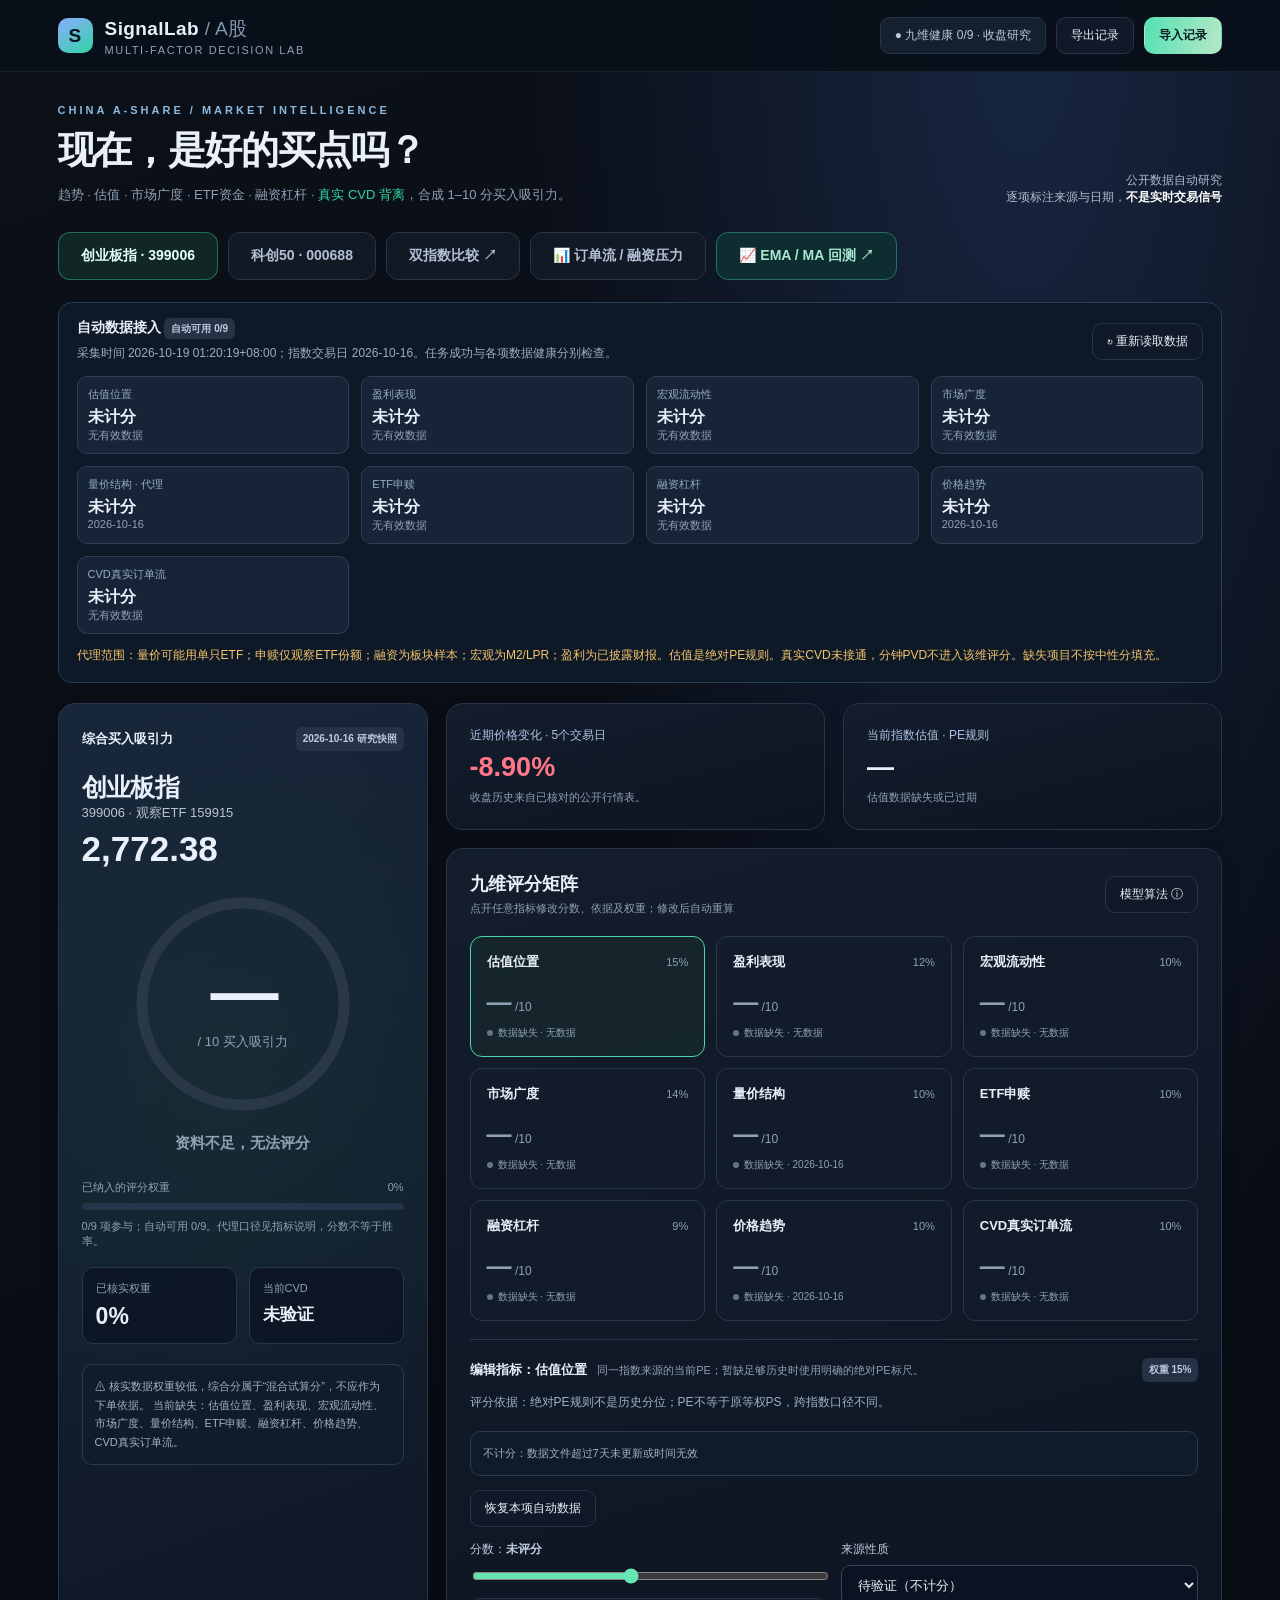
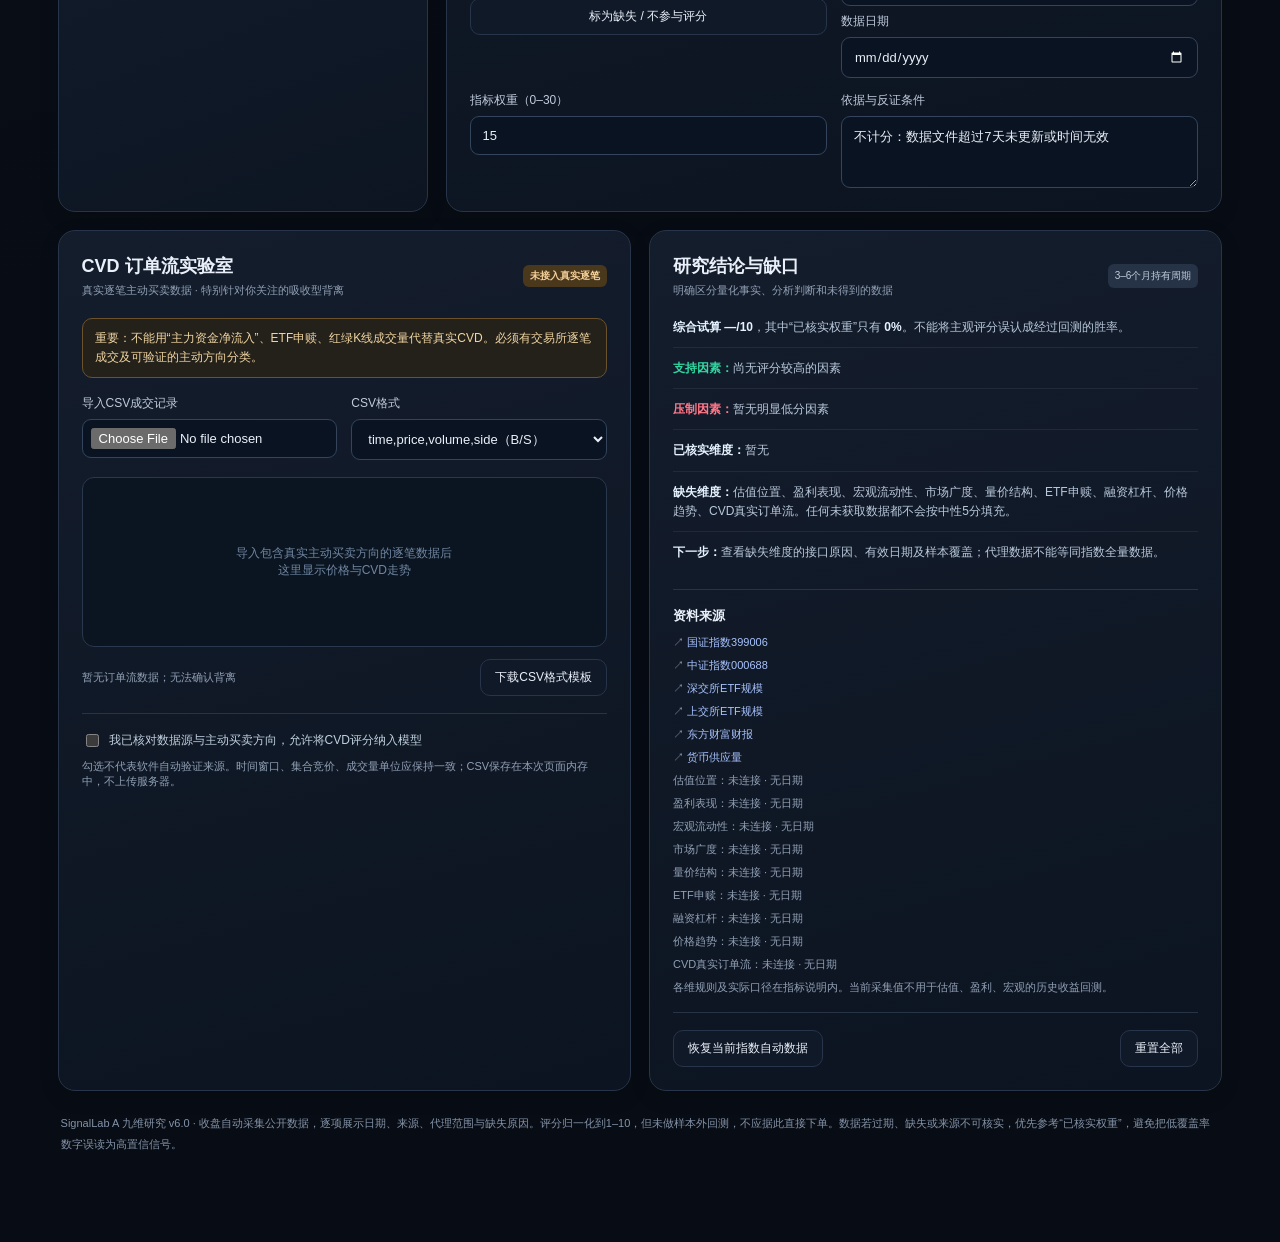
==== commit 1a2f87c3: "fix: connect auditable A-share research factors and clear stale scores Connect public constituent br" ====
--- a/index.html
+++ b/index.html
@@ -21,21 +21,21 @@
 </style>
 </head>
 <body>
-<header><div class="logo"><div class="logo-mark">S</div><div>SignalLab <span style="font-weight:400;color:#8098b0">/ A股</span><small>MULTI-FACTOR DECISION LAB</small></div></div><div class="head-actions"><span class="pill">● 离线研究版 · 非实时</span><button class="button" id="exportBtn">导出记录</button><button class="button primary" id="importBtn">导入记录</button><input type="file" id="fileInput" accept=".json" hidden></div></header>
+<header><div class="logo"><div class="logo-mark">S</div><div>SignalLab <span style="font-weight:400;color:#8098b0">/ A股</span><small>MULTI-FACTOR DECISION LAB</small></div></div><div class="head-actions"><span class="pill">● 收盘研究 · 数据待载入</span><button class="button" id="exportBtn">导出记录</button><button class="button primary" id="importBtn">导入记录</button><input type="file" id="fileInput" accept=".json" hidden></div></header>
 <main class="wrap">
-<div class="intro"><div><div class="eyebrow">CHINA A-SHARE / MARKET INTELLIGENCE</div><h1>现在，是好的买点吗？</h1><div class="muted">趋势 · 估值 · 市场广度 · ETF资金 · 融资杠杆 · <span style="color:var(--green)">真实 CVD 背离</span>，合成 1–10 分买入吸引力。</div></div><div class="snapshot">参考行情日期 <strong>2026.10.16</strong><br>部分指标为分析判断，<strong>不是实时交易信号</strong></div></div>
+<div class="intro"><div><div class="eyebrow">CHINA A-SHARE / MARKET INTELLIGENCE</div><h1>现在，是好的买点吗？</h1><div class="muted">趋势 · 估值 · 市场广度 · ETF资金 · 融资杠杆 · <span style="color:var(--green)">真实 CVD 背离</span>，合成 1–10 分买入吸引力。</div></div><div class="snapshot">公开数据自动研究<br>逐项标注来源与日期，<strong>不是实时交易信号</strong></div></div>
 <div class="tabs main-module-tabs"><button class="tab active" data-index="cy">创业板指 · 399006</button><button class="tab" data-index="kc">科创50 · 000688</button><button class="tab" id="compareTab">双指数比较 ↗</button><button class="tab" id="flowTab" type="button" aria-controls="flowView" aria-expanded="false">📊 订单流 / 融资压力</button><a class="tab bt-open" href="./backtest.html">📈 EMA / MA 回测 ↗</a></div>
 <div id="scoreDashboard">
   <section class="live-panel" id="autoFeedPanel" aria-live="polite"><div class="live-row"><div><div class="live-head">自动数据接入 <span class="badge-mini" id="feedBadge">尚未同步</span></div><div class="live-meta" id="feedMeta">需要运行 update_data.py 更新 data.js，或启用GitHub Actions定时任务。</div></div><button class="button" id="feedRefresh">↻ 重新读取数据</button></div><div id="feedMetrics" class="live-metrics"></div><div class="live-warn" id="feedWarning">这是收盘数据更新版；其他暂未接入的项目不会冒充实时数据。</div></section>
 <div class="dash">
- <section class="card pad score-card"><div class="section-label">综合买入吸引力 <span class="badge-mini" id="scenarioTag">研究快照</span></div><div class="index-name" id="indexName">创业板指</div><div class="index-code" id="indexCode">399006 · 观察ETF 159915</div><div class="price" id="indexPrice">2,772.38</div>
+ <section class="card pad score-card"><div class="section-label">综合买入吸引力 <span class="badge-mini" id="scenarioTag">研究快照</span></div><div class="index-name" id="indexName">创业板指</div><div class="index-code" id="indexCode">399006 · 观察ETF 159915</div><div class="price" id="indexPrice">—</div>
   <div class="score-ring"><svg viewBox="0 0 240 240"><circle class="ring-bg" cx="120" cy="120" r="101"/><circle id="ringValue" class="ring-value" cx="120" cy="120" r="101" stroke-dasharray="634.602" stroke-dashoffset="634.602"/></svg><div class="ring-center"><span class="bigscore" id="scoreValue">—</span><span class="outof">/ 10 买入吸引力</span></div></div>
   <div class="score-status" id="scoreStatus">正在计算...</div>
   <div class="coverage"><div class="flex-row"><span class="tiny">已纳入的评分权重</span><span id="coverNum" class="tiny">—</span></div><div class="bar" style="margin-top:8px"><div id="coverBar"></div></div><div class="tiny" style="margin-top:9px" id="coverageNote">数据完整度和分数分开计算。</div></div>
   <div class="subgrid"><div class="stat-mini"><label>已核实权重</label><strong id="verifiedScore">—</strong></div><div class="stat-mini"><label>当前CVD</label><strong id="cvdState" style="font-size:17px">待验证</strong></div></div><div class="note" id="adviceText">评分不是未来收益率，也不是交易指令。</div>
  </section>
  <div class="right">
-  <div class="toprow"><div class="card pad"><div class="metric-title">近期价格变化 · 5个交易日</div><div class="metric-number" id="fiveDay">—</div><div class="metric-foot" id="trendDesc">收盘历史来自已核对的公开行情表。</div></div><div class="card pad"><div class="metric-title">最近一次已核实的估值分位</div><div class="metric-number" id="valuationText">—</div><div class="metric-foot" id="valuationDesc">两大指数口径必须一致，且需要关注日期。</div></div></div>
+  <div class="toprow"><div class="card pad"><div class="metric-title">近期价格变化 · 5个交易日</div><div class="metric-number" id="fiveDay">—</div><div class="metric-foot" id="trendDesc">收盘历史来自已核对的公开行情表。</div></div><div class="card pad"><div class="metric-title">当前指数估值 · PE规则</div><div class="metric-number" id="valuationText">—</div><div class="metric-foot" id="valuationDesc">来源各自定义PE，关注日期与计算口径。</div></div></div>
   <section class="card pad"><div class="panel-header"><div><h2>九维评分矩阵</h2><p>点开任意指标修改分数、依据及权重；修改后自动重算</p></div><button class="button" id="methodBtn">模型算法 ⓘ</button></div><div class="matrix" id="factorMatrix"></div>
     <div id="factorEditor" class="factor-detail"></div>
   </section>
@@ -50,9 +50,9 @@
  <div class="divider"></div><label class="fld check"><input type="checkbox" id="cvdTrust"><span style="font-size:12px;color:#c0d0de">我已核对数据源与主动买卖方向，允许将CVD评分纳入模型</span></label>
  <div class="tiny" style="margin-top:9px">勾选不代表软件自动验证来源。时间窗口、集合竞价、成交量单位应保持一致；CSV保存在本次页面内存中，不上传服务器。</div>
  </section>
- <section class="card pad"><div class="panel-header"><div><h2>研究结论与缺口</h2><p>明确区分量化事实、分析判断和未得到的数据</p></div><span class="badge-mini">3–6个月持有周期</span></div><div class="smalllist" id="insights"></div><div class="divider"></div><div class="section-label" style="margin-bottom:10px">资料来源</div><div class="source-list" id="sources"></div><div class="divider"></div><div class="flex-row" style="flex-wrap:wrap"><button class="button" id="resetCurrent">恢复当前指数初始判断</button><button class="button" id="resetAll">重置全部</button></div></section>
+ <section class="card pad"><div class="panel-header"><div><h2>研究结论与缺口</h2><p>明确区分量化事实、分析判断和未得到的数据</p></div><span class="badge-mini">3–6个月持有周期</span></div><div class="smalllist" id="insights"></div><div class="divider"></div><div class="section-label" style="margin-bottom:10px">资料来源</div><div class="source-list" id="sources"></div><div class="divider"></div><div class="flex-row" style="flex-wrap:wrap"><button class="button" id="resetCurrent">恢复当前指数自动数据</button><button class="button" id="resetAll">重置全部</button></div></section>
 </div>
-<div class="footer">SignalLab A 研究原型 v1.0 · 本地HTML，数据手动更新；2026年10月16日为首版市场快照，并非自动联网。评分归一化到1–10，但未做样本外回测，不应据此直接下单。数据若过期、缺失或来源不可核实，优先参考“已核实权重”，避免把低覆盖率数字误读为高置信信号。</div>
+<div class="footer">SignalLab A 九维研究 v6.0 · 收盘自动采集公开数据，逐项展示日期、来源、代理范围与缺失原因。评分归一化到1–10，但未做样本外回测，不应据此直接下单。数据若过期、缺失或来源不可核实，优先参考“已核实权重”，避免把低覆盖率数字误读为高置信信号。</div>
 </div>
 <section id="flowView" hidden aria-label="订单流与融资压力实验室">
  <div class="flow-shell">
@@ -64,150 +64,105 @@
 <script src="./data.js"></script>
 <script>
 'use strict';
-const KEY='signallab_a_v1';
+const KEY='signallab_a_v2'; // v1自定义快照仍保留在浏览器，v2不继承旧占位分
 const FACTORS=[
-{id:'value',name:'估值位置',weight:15,desc:'同口径历史估值百分位越低，潜在安全边际通常越好；仍需结合盈利质量。',basis:'低历史分位有利于中期吸引力；高估值会扣分。'},
-{id:'earnings',name:'盈利与预期',weight:12,desc:'企业盈利同比、盈利预测修正、产业需求是否改善。',basis:'盈利预期上修且可兑现加分；盈利下修扣分。'},
-{id:'liquidity',name:'宏观流动性',weight:10,desc:'政策利率、社融、信用脉冲及风险偏好等。',basis:'宽信用和贴现率下降加分；只靠单一利好不加满分。'},
+{id:'value',name:'估值位置',weight:15,desc:'同一指数来源的当前PE；暂缺足够历史时使用明确的绝对PE标尺。',basis:'绝对PE规则不是历史分位；PE不等于原等权PS，跨指数口径不同。'},
+{id:'earnings',name:'盈利表现',weight:12,desc:'当前成分股统一报告期已披露净利润同比及盈利公司比例。',basis:'实际财报研究代理，覆盖至少80%；不表示分析师预期修正。'},
+{id:'liquidity',name:'宏观流动性',weight:10,desc:'M2同比变化与一年期LPR变化的流动性代理。',basis:'按最新可见月度数据计算；不覆盖全部信用脉冲，不用于历史时点回测。'},
 {id:'breadth',name:'市场广度',weight:14,desc:'指数成分股站上60日均线比例及其5日变化；不把全A上涨家数等同成分股广度。',basis:'低位广度持续回升优于指数被少数权重拉升。'},
 {id:'volume',name:'量价结构',weight:10,desc:'相对20日成交额、上涨与下跌日的成交差、价格反应。',basis:'低位放量承接、反弹持续性好加分。'},
-{id:'etf',name:'ETF申赎',weight:10,desc:'观察同一指数主要ETF合计份额变化，不混淆净申购和二级市场成交量。',basis:'持续净申购及价格止跌相互印证时加分。'},
-{id:'leverage',name:'融资杠杆',weight:9,desc:'融资余额变动速度及价格与融资余额背离；去杠杆过程不等于已经见底。',basis:'杠杆出清且价格企稳加分；杠杆拥挤扣分。'},
+{id:'etf',name:'ETF申赎',weight:10,desc:'观察159915或588000单只ETF的5交易日份额变化。',basis:'交易所份额代理；不是同指数全部ETF净申赎，也不是资金净流入金额。'},
+{id:'leverage',name:'融资杠杆',weight:9,desc:'创业板/科创板融资余额与同期价格的5日变化。',basis:'板块融资代理，不等于指数成分股；余额下降不单独视为企稳。'},
 {id:'trend',name:'价格趋势',weight:10,desc:'日线MA20/60、近期涨跌幅及更高低点结构。',basis:'短期剧跌通常扣分，确认止跌后逐渐加分。'},
 {id:'cvd',name:'CVD真实订单流',weight:10,desc:'同一ETF的真实主动买卖差与价格背离；重点关注CVD创新低但价格守住前低。',basis:'吸收型背离+价格确认加分；没有真实逐笔，必须缺失。'}
 ];
-const SOURCE={cy:[['创业板2026-10-16点位与历史收盘','https://www.lixinger.com/equity/index/detail/sz/399006/399006/fundamental/valuation/ps-ttm?metrics-type=ew'],['创业板等权市销率历史分位（2026-10-16）','https://www.lixinger.com/equity/index/detail/sz/399006/399006/fundamental/valuation/ps-ttm?metrics-type=ew']],kc:[['科创50历史收盘（2026-10-16）','https://cn.investing.com/indices/sse-star-50-historical-data'],['科创50估值旧数据（2026-09-18，已过期，仅供核对）','https://www.lixinger.com/equity/index/detail/sh/000688/688/fundamental/valuation/ps-ttm?metrics-type=ew']]};
-const defaults={
- cy:{name:'创业板指',code:'399006',etf:'159915',price:2772.38,date:'2026-10-16',fiveDay:-8.90, valuation:{text:'17.36%',desc:'等权市销率历史分位 · 2026.10.16（注意非PE）'}, factors:{
- value:{score:8.4,kind:'verified',date:'2026-10-16',note:'等权PS-TTM历史分位17.36%，采用分位映射 10−0.09×17.36≈8.4。'},
- earnings:{score:5,kind:'judgment',date:'2026-10-16',note:'中性占位判断，未获得同口径最新业绩预期修正。'},
- liquidity:{score:5,kind:'judgment',date:'2026-10-16',note:'中性判断，尚未系统核验信用脉冲和利率。'},
- breadth:{score:4.2,kind:'judgment',date:'2026-10-16',note:'此前市场观察为“广度小幅改善、权重仍偏弱”，指数成分股60日广度未核实。'},
- volume:{score:4,kind:'judgment',date:'2026-10-16',note:'此前分析为整体市场成交不及20日平均，缺少严格同口径的成分股量价序列。'},
- etf:{score:7,kind:'judgment',date:'2026-10-16',note:'此前观察主要ETF份额增加，但本页未直接导入交易所连续申赎序列。'},
- leverage:{score:4,kind:'judgment',date:'2026-10-15',note:'前述分析显示板块融资余额持续下行；去杠杆是否完成尚不清楚。'},
- trend:{score:2.2,kind:'verified',date:'2026-10-16',note:'截至10月16日约5日跌幅−8.90%，该分数为透明的趋势判断映射，非统计胜率。'},
- cvd:{score:null,kind:'missing',date:'',note:'缺少真实Level-2逐笔主动成交数据。'}
- }},
- kc:{name:'科创50',code:'000688',etf:'588000',price:1358.65,date:'2026-10-16',fiveDay:-6.77,valuation:{text:'待更新',desc:'最近公开估值页时间为9月18日，未当成10月16日数据'},factors:{
- value:{score:null,kind:'missing',date:'',note:'暂不使用9月18日的估值分位冒充10月16日现值。'},
- earnings:{score:5,kind:'judgment',date:'2026-10-16',note:'暂无最新成分股盈利预测修正统计，暂取中性研究判断。'},
- liquidity:{score:5,kind:'judgment',date:'2026-10-16',note:'尚无同口径宏观流动性指标自动数据。'},
- breadth:{score:3.7,kind:'judgment',date:'2026-10-16',note:'此前分析提示科创板市场广度偏弱；注意不等于科创50成分股广度。'},
- volume:{score:4.2,kind:'judgment',date:'2026-10-16',note:'近期下跌和局部缩量并存，未完成完整量价回测。'},
- etf:{score:7.2,kind:'judgment',date:'2026-10-16',note:'此前观察相关ETF增份额，未导入跟踪科创50全部ETF合并数据。'},
- leverage:{score:3.5,kind:'judgment',date:'2026-10-15',note:'科创板融资余额持续下降，不能视为结束去杠杆。'},
- trend:{score:2.7,kind:'verified',date:'2026-10-16',note:'截至10月16日约5日跌幅−6.77%，分数为趋势判断映射。'},
- cvd:{score:null,kind:'missing',date:'',note:'缺少真实Level-2逐笔主动成交数据。'}
- }}
-};
-const deep=x=>JSON.parse(JSON.stringify(x));let db;try{let s=localStorage.getItem(KEY);db=s?JSON.parse(s):deep(defaults)}catch(e){db=deep(defaults)};for(const k of ['cy','kc']){if(!db[k]||!db[k].factors)db[k]=deep(defaults[k]);for(const f of FACTORS){if(!db[k].factors[f.id])db[k].factors[f.id]=deep(defaults[k].factors[f.id]);}}let current='cy',selected='value';let hasVerifiedTrade=false;let trades=[];let cvdRows=[];
+const SOURCE={cy:[],kc:[]};
+const defaults={cy:{name:'创业板指',code:'399006',etf:'159915',price:null,date:'',fiveDay:null,valuation:{text:'—',desc:'等待可核实估值'},factors:{}},kc:{name:'科创50',code:'000688',etf:'588000',price:null,date:'',fiveDay:null,valuation:{text:'—',desc:'等待可核实估值'},factors:{}}};
+for(const k of ['cy','kc'])for(const f of FACTORS)defaults[k].factors[f.id]={score:null,kind:'missing',date:'',mode:'auto',note:'等待自动数据；无数据不按中性分填充'};
+const deep=x=>JSON.parse(JSON.stringify(x));let db;try{let s=localStorage.getItem(KEY);db=s?JSON.parse(s):deep(defaults);if(!db||typeof db!=='object')db=deep(defaults)}catch(e){db=deep(defaults)};for(const k of ['cy','kc']){if(!db[k]||!db[k].factors)db[k]=deep(defaults[k]);for(const f of FACTORS){if(!db[k].factors[f.id])db[k].factors[f.id]=deep(defaults[k].factors[f.id]);}}let current='cy',selected='value';let hasVerifiedTrade=false;let trades=[];let cvdRows=[];
 const $=s=>document.querySelector(s), esc=s=>String(s??'').replace(/[&<>"']/g,c=>({'&':'&amp;','<':'&lt;','>':'&gt;','"':'&quot;',"'":'&#39;'}[c]));
 function save(){try{localStorage.setItem(KEY,JSON.stringify(db))}catch(e){toast('浏览器禁止持久化，请用「导出记录」保存')}}
 function toast(msg){const el=$('#toast');el.textContent=msg;el.style.display='block';clearTimeout(window._toast);window._toast=setTimeout(()=>el.style.display='none',2400)}
-function scoreOf(key){const facts=db[key].factors;let sum=0,weight=0,verified=0,available=0;for(const f of FACTORS){let m=facts[f.id];if(m&&Number.isFinite(m.score)&&m.kind!=='missing'){let w=m.weight??f.weight;sum+=m.score*w;weight+=w;available+=w;if(m.kind==='verified')verified+=w}}let all=FACTORS.reduce((s,f)=>s+(facts[f.id]?.weight??f.weight),0);return {score:weight?sum/weight:null,coverage:all?weight/all:0,verified:all?verified/all:0,count:FACTORS.filter(f=>facts[f.id]?.score!=null).length}}
+function scoreOf(key){const facts=db[key].factors;let sum=0,weight=0,verified=0,available=0;for(const f of FACTORS){let m=facts[f.id];if(m&&Number.isFinite(m.score)&&m.kind!=='missing'){let w=Number.isFinite(m.weight)?clamp(m.weight,0,30):f.weight;sum+=m.score*w;weight+=w;available+=w;if(m.kind==='verified')verified+=w}}let all=FACTORS.reduce((s,f)=>s+(Number.isFinite(facts[f.id]?.weight)?clamp(facts[f.id].weight,0,30):f.weight),0);return {score:weight?sum/weight:null,coverage:all?weight/all:0,verified:all?verified/all:0,count:FACTORS.filter(f=>facts[f.id]?.score!=null).length}}
 function status(score){if(score==null)return '资料不足，无法评分';if(score>=8)return '观察级别：买入吸引力较高';if(score>=6.5)return '观察级别：偏积极，等待确认';if(score>=5)return '观察级别：中性，等待更好信号';if(score>=3.5)return '观察级别：谨慎，尚未企稳';return '观察级别：弱势，风险优先'}
 function color(score){return score==null?'#91a0b5':score>=6.5?'#41dba5':score>=4.5?'#eac176':'#ff8794'}
-function render(){let d=db[current],s=scoreOf(current),known=(s.verified*100).toFixed(0);$('#indexName').textContent=d.name;$('#indexCode').textContent=`${d.code} · 观察ETF ${d.etf}`;$('#indexPrice').textContent=Number(d.price).toLocaleString('zh-CN',{minimumFractionDigits:2,maximumFractionDigits:2});$('#scoreValue').textContent=s.score==null?'—':s.score.toFixed(1);$('#ringValue').style.strokeDashoffset=634.602*(1-(s.score==null?0:s.score/10));$('#ringValue').style.stroke=color(s.score);$('#scoreStatus').textContent=status(s.score);$('#scoreStatus').style.color=color(s.score);$('#coverNum').textContent=Math.round(s.coverage*100)+'%';$('#coverBar').style.width=(s.coverage*100)+'%';$('#verifiedScore').textContent=known+'%';$('#coverageNote').textContent=`${s.count}/9 项有评分，其中部分为研究者主观判断，不能等同已核实证据。`;
-$('#fiveDay').textContent=Number.isFinite(d.fiveDay)?(d.fiveDay>=0?'+':'')+d.fiveDay.toFixed(2)+'%':'—';$('#fiveDay').style.color=Number.isFinite(d.fiveDay)?(d.fiveDay<0?'var(--red)':'var(--green)'):'var(--sub)';$('#valuationText').textContent=d.valuation.text;$('#valuationDesc').textContent=d.valuation.desc;$('#cvdState').textContent=d.factors.cvd.kind==='verified'?'已录入':'未验证';$('#scenarioTag').textContent=d.date+' 研究快照';$('#adviceText').textContent=(s.verified<0.5?'⚠ 核实数据权重较低，综合分属于“混合试算分”，不应作为下单依据。':'多个数据维度获得了核实，仍需验证信号稳定性。')+' 当前缺少完整指数广度与真实CVD。';
+function render(){let d=db[current],s=scoreOf(current),known=(s.verified*100).toFixed(0);$('#indexName').textContent=d.name;$('#indexCode').textContent=`${d.code} · 观察ETF ${d.etf}`;$('#indexPrice').textContent=(Number.isFinite(d.price)?d.price.toLocaleString('zh-CN',{minimumFractionDigits:2,maximumFractionDigits:2}):'—');$('#scoreValue').textContent=s.score==null?'—':s.score.toFixed(1);$('#ringValue').style.strokeDashoffset=634.602*(1-(s.score==null?0:s.score/10));$('#ringValue').style.stroke=color(s.score);$('#scoreStatus').textContent=status(s.score);$('#scoreStatus').style.color=color(s.score);$('#coverNum').textContent=Math.round(s.coverage*100)+'%';$('#coverBar').style.width=(s.coverage*100)+'%';$('#verifiedScore').textContent=known+'%';$('#coverageNote').textContent=`${s.count}/9 项参与；自动可用 ${FACTORS.filter(f=>d.factors[f.id].mode!=='manual'&&d.factors[f.id].score!=null).length}/9。代理口径见指标说明，分数不等于胜率。`;
+$('#fiveDay').textContent=Number.isFinite(d.fiveDay)?(d.fiveDay>=0?'+':'')+d.fiveDay.toFixed(2)+'%':'—';$('#fiveDay').style.color=Number.isFinite(d.fiveDay)?(d.fiveDay<0?'var(--red)':'var(--green)'):'var(--sub)';$('#valuationText').textContent=d.valuation.text;$('#valuationDesc').textContent=d.valuation.desc;$('#cvdState').textContent=d.factors.cvd.kind==='verified'?'已录入':'未验证';$('#scenarioTag').textContent=d.date+' 研究快照';$('#adviceText').textContent=(s.verified<0.5?'⚠ 核实数据权重较低，综合分属于“混合试算分”，不应作为下单依据。':'多个数据维度获得了核实，仍需验证信号稳定性。')+' 当前缺失：'+FACTORS.filter(f=>d.factors[f.id].score==null).map(f=>f.name).join('、')+'。';
 renderFactors();renderEditor();renderInsights();renderSources();document.querySelectorAll('.tab[data-index]').forEach(x=>x.classList.toggle('active',x.dataset.index===current));$('#cvdTag').textContent=d.factors.cvd.kind==='verified'?'已纳入订单流':'未接入真实逐笔';$('#cvdTag').classList.toggle('warn',d.factors.cvd.kind!=='verified')}
-function renderFactors(){const d=db[current];$('#factorMatrix').innerHTML=FACTORS.map(f=>{let m=d.factors[f.id];let val=m.score;let label=m.kind==='verified'?'数据/规则':m.kind==='judgment'?'分析判断':'待验证';return `<button class="factor ${f.id===selected?'selected':''}" data-factor="${f.id}"><div class="top"><strong>${esc(f.name)}</strong><span class="tiny">${m.weight??f.weight}%</span></div><div class="point" style="color:${color(val)}">${val==null?'—':Number(val).toFixed(1)}<em> /10</em></div><div class="fact-footer"><i class="${m.kind}"></i>${label} · ${esc(m.date||'无数据')}</div></button>`}).join('');document.querySelectorAll('.factor').forEach(el=>el.addEventListener('click',()=>{selected=el.dataset.factor;renderFactors();renderEditor()}))}
+function renderFactors(){const d=db[current];$('#factorMatrix').innerHTML=FACTORS.map(f=>{let m=d.factors[f.id];let val=m.score;let label=m.mode==='manual'?'手动判断':m.score==null?(m.status==='not_connected'?'未接通':'数据缺失'):m.proxy?'自动·代理':'自动·数据规则';return `<button class="factor ${f.id===selected?'selected':''}" data-factor="${f.id}" title="${esc(m.note)}"><div class="top"><strong>${esc(f.name)}</strong><span class="tiny">${m.weight??f.weight}%</span></div><div class="point" style="color:${color(val)}">${val==null?'—':Number(val).toFixed(1)}<em> /10</em></div><div class="fact-footer"><i class="${m.kind}"></i>${label} · ${esc(m.date||'无数据')}</div></button>`}).join('');document.querySelectorAll('.factor').forEach(el=>el.addEventListener('click',()=>{selected=el.dataset.factor;renderFactors();renderEditor()}))}
 function renderEditor(){const f=FACTORS.find(x=>x.id===selected),m=db[current].factors[f.id],isCvd=f.id==='cvd';let str=`<div class="section-label"><div>编辑指标：${esc(f.name)} <span class="tiny" style="margin-left:7px">${esc(f.desc)}</span></div><span class="badge-mini">权重 ${(m.weight??f.weight)}%</span></div><div style="font-size:12px;color:#9db2c6;line-height:1.8;margin:10px 0 17px">评分依据：${esc(f.basis)}</div>`;
-str+=`<div class="detail-grid"><div class="fld"><label>分数：<strong id="editPoint">${m.score==null?'未评分':Number(m.score).toFixed(1)+' / 10'}</strong></label><input type="range" id="editSlider" min="1" max="10" step="0.1" value="${m.score??5}" ${isCvd&&!hasVerifiedTrade?'disabled':''}><button class="button" id="clearScore" style="margin-top:4px">标为缺失 / 不参与评分</button></div><div class="fld"><label>来源性质</label><select id="editKind"><option value="judgment" ${m.kind==='judgment'?'selected':''}>分析判断（主观）</option><option value="verified" ${m.kind==='verified'?'selected':''}>有来源核实（数据+规则）</option><option value="missing" ${m.kind==='missing'?'selected':''}>待验证（不计分）</option></select><label>数据日期</label><input type="date" id="editDate" value="${esc(m.date||'')}"></div><div class="fld"><label>指标权重（0–30）</label><input id="editWeight" type="number" min="0" max="30" step="1" value="${m.weight??f.weight}"></div><div class="fld"><label>依据与反证条件</label><textarea id="editNote">${esc(m.note)}</textarea></div></div>`;
+str+=`<div class="note" style="margin:0 0 14px">${esc(m.note)}${m.lastGood?' 最近成功记录：'+esc(m.lastGood.date||'')+'，当前不计分。':''}</div><button class="button" id="restoreAuto" style="margin-bottom:14px">恢复本项自动数据</button><div class="detail-grid"><div class="fld"><label>分数：<strong id="editPoint">${m.score==null?'未评分':Number(m.score).toFixed(1)+' / 10'}</strong></label><input type="range" id="editSlider" min="1" max="10" step="0.1" value="${m.score??5}" ${isCvd&&!hasVerifiedTrade?'disabled':''}><button class="button" id="clearScore" style="margin-top:4px">标为缺失 / 不参与评分</button></div><div class="fld"><label>来源性质</label><select id="editKind"><option value="judgment" ${m.kind==='judgment'?'selected':''}>分析判断（主观）</option><option value="verified" ${m.kind==='verified'?'selected':''}>有来源核实（数据+规则）</option><option value="missing" ${m.kind==='missing'?'selected':''}>待验证（不计分）</option></select><label>数据日期</label><input type="date" id="editDate" value="${esc(m.date||'')}"></div><div class="fld"><label>指标权重（0–30）</label><input id="editWeight" type="number" min="0" max="30" step="1" value="${m.weight??f.weight}"></div><div class="fld"><label>依据与反证条件</label><textarea id="editNote">${esc(m.note)}</textarea></div></div>`;
 if(isCvd)str+='<div class="alert" style="margin-top:14px">CVD指标在导入真实逐笔记录并确认来源之前锁定；可以先看图，但未确认来源时不得计分。</div>';
 $('#factorEditor').innerHTML=str;
+$('#restoreAuto').addEventListener('click',()=>{m.mode='auto';if(isCvd){hasVerifiedTrade=false;$('#cvdTrust').checked=false;}applyFeed();toast('已恢复自动数据')});
 $('#editSlider').addEventListener('input',e=>{$('#editPoint').textContent=(+e.target.value).toFixed(1)+' / 10'});
-$('#editSlider').addEventListener('change',e=>{if(isCvd&&!hasVerifiedTrade)return;m.score=+e.target.value;if(m.kind==='missing')m.kind='judgment';save();render()});
-$('#editKind').addEventListener('change',e=>{if(isCvd&&e.target.value==='verified'&&!hasVerifiedTrade){toast('先导入真实逐笔并勾选来源校验');renderEditor();return}m.kind=e.target.value;if(m.kind==='missing')m.score=null;else if(m.score==null)m.score=5;save();render()});
-$('#editDate').addEventListener('change',e=>{m.date=e.target.value;save();renderFactors()});
+$('#editSlider').addEventListener('change',e=>{if(isCvd&&!hasVerifiedTrade)return;m.mode='manual';m.score=+e.target.value;m.kind='judgment';m.date=db[current].date;save();render()});
+$('#editKind').addEventListener('change',e=>{if(isCvd&&e.target.value==='verified'&&!hasVerifiedTrade){toast('先导入真实逐笔并勾选来源校验');renderEditor();return}m.mode='manual';m.kind=e.target.value;m.date=db[current].date;if(m.kind==='missing')m.score=null;save();render()});
+$('#editDate').addEventListener('change',e=>{m.mode='manual';m.date=e.target.value;save();renderFactors()});
 $('#editWeight').addEventListener('change',e=>{m.weight=Math.max(0,Math.min(30,Number(e.target.value)||0));save();render()});
-$('#editNote').addEventListener('change',e=>{m.note=e.target.value;save();renderInsights()});
-$('#clearScore').addEventListener('click',()=>{m.score=null;m.kind='missing';if(isCvd)hasVerifiedTrade=false;save();render();toast('已设为缺失，不参与综合评分')});
-}
-function renderInsights(){let d=db[current],s=scoreOf(current),verified=FACTORS.filter(f=>d.factors[f.id].kind==='verified'&&d.factors[f.id].score!=null).map(f=>f.name),missing=FACTORS.filter(f=>d.factors[f.id].kind==='missing'||d.factors[f.id].score==null).map(f=>f.name);let positives=FACTORS.filter(f=>Number.isFinite(d.factors[f.id].score)&&d.factors[f.id].score>=6.5).sort((a,b)=>d.factors[b.id].score-d.factors[a.id].score),risks=FACTORS.filter(f=>Number.isFinite(d.factors[f.id].score)&&d.factors[f.id].score<=4).sort((a,b)=>d.factors[a.id].score-d.factors[b.id].score);$('#insights').innerHTML=`<div class="item"><strong>综合试算 ${s.score==null?'—':s.score.toFixed(1)}/10</strong>，其中“已核实权重”只有 <strong>${(s.verified*100).toFixed(0)}%</strong>。不能将主观评分误认成经过回测的胜率。</div><div class="item"><strong style="color:var(--green)">支持因素：</strong>${positives.length?positives.map(f=>esc(f.name)+' '+d.factors[f.id].score.toFixed(1)).join('、'):'尚无评分较高的因素'}</div><div class="item"><strong style="color:var(--red)">压制因素：</strong>${risks.length?risks.map(f=>esc(f.name)+' '+d.factors[f.id].score.toFixed(1)).join('、'):'暂无明显低分因素'}</div><div class="item"><strong>已核实维度：</strong>${verified.join('、')||'暂无'}</div><div class="item"><strong>缺失维度：</strong>${missing.join('、')||'全部有评分'}。任何未获取数据都不会按中性5分填充。</div><div class="item"><strong>下一步：</strong>优先核实成分股60日市场广度、主要ETF份额、融资余额、真实逐笔CVD；观察价格止跌后资金结构是否同步改善。</div>`}
-function renderSources(){let links=SOURCE[current];$('#sources').innerHTML=links.map(([n,u])=>`<div>↗ <a href="${esc(u)}" target="_blank" rel="noopener">${esc(n)}</a></div>`).join('')+'<div>评分中的“分析判断”来自先前市场分析，不等于以上链接对其逐项背书。</div>'}
+$('#editNote').addEventListener('change',e=>{m.mode='manual';m.date=db[current].date;m.note=e.target.value;save();renderInsights()});
+$('#clearScore').addEventListener('click',()=>{m.mode='manual';m.date=db[current].date;m.score=null;m.kind='missing';if(isCvd)hasVerifiedTrade=false;save();render();toast('已设为缺失，不参与综合评分')});
+}
+function renderInsights(){let d=db[current],s=scoreOf(current),verified=FACTORS.filter(f=>d.factors[f.id].kind==='verified'&&d.factors[f.id].score!=null).map(f=>f.name),missing=FACTORS.filter(f=>d.factors[f.id].kind==='missing'||d.factors[f.id].score==null).map(f=>f.name);let positives=FACTORS.filter(f=>Number.isFinite(d.factors[f.id].score)&&d.factors[f.id].score>=6.5).sort((a,b)=>d.factors[b.id].score-d.factors[a.id].score),risks=FACTORS.filter(f=>Number.isFinite(d.factors[f.id].score)&&d.factors[f.id].score<=4).sort((a,b)=>d.factors[a.id].score-d.factors[b.id].score);$('#insights').innerHTML=`<div class="item"><strong>综合试算 ${s.score==null?'—':s.score.toFixed(1)}/10</strong>，其中“已核实权重”只有 <strong>${(s.verified*100).toFixed(0)}%</strong>。不能将主观评分误认成经过回测的胜率。</div><div class="item"><strong style="color:var(--green)">支持因素：</strong>${positives.length?positives.map(f=>esc(f.name)+' '+d.factors[f.id].score.toFixed(1)).join('、'):'尚无评分较高的因素'}</div><div class="item"><strong style="color:var(--red)">压制因素：</strong>${risks.length?risks.map(f=>esc(f.name)+' '+d.factors[f.id].score.toFixed(1)).join('、'):'暂无明显低分因素'}</div><div class="item"><strong>已核实维度：</strong>${verified.join('、')||'暂无'}</div><div class="item"><strong>缺失维度：</strong>${missing.join('、')||'全部有评分'}。任何未获取数据都不会按中性5分填充。</div><div class="item"><strong>下一步：</strong>查看缺失维度的接口原因、有效日期及样本覆盖；代理数据不能等同指数全量数据。</div>`}
+function renderSources(){const facts=window.SIGNAL_LIVE?.research?.indices?.[current]||{};const safeLink=u=>{try{const x=new URL(u);return x.protocol==='https:'?x.href:null}catch(e){return null}};const links=[['国证指数399006','https://www.cnindex.com.cn/module/index-detail.html?indexCode=399006'],['中证指数000688','https://www.csindex.com.cn/zh-CN/indices/index-detail/000688'],['深交所ETF规模','https://www.szse.cn/market/fund/volume/etf/index.html'],['上交所ETF规模','https://www.sse.com.cn/assortment/fund/etf/list/scale/'],['东方财富财报','https://data.eastmoney.com/bbsj/'],['货币供应量','https://data.eastmoney.com/cjsj/hbgyl.html']];$('#sources').innerHTML=links.filter(([n,u])=>safeLink(u)).map(([n,u])=>`<div>↗ <a href="${esc(u)}" target="_blank" rel="noopener">${esc(n)}</a></div>`).join('')+FACTORS.map(f=>`<div>${esc(f.name)}：${esc(facts[f.id]?.source||'未连接')} · ${esc(facts[f.id]?.date||'无日期')}</div>`).join('')+'<div>各维规则及实际口径在指标说明内。当前采集值不用于估值、盈利、宏观的历史收益回测。</div>'}
 function download(name,content,type){let a=document.createElement('a');let url=URL.createObjectURL(new Blob([content],{type}));a.href=url;a.download=name;document.body.append(a);a.click();a.remove();setTimeout(()=>URL.revokeObjectURL(url),1000)}
-function parseCSV(text){const lines=text.replace(/^\uFEFF/,'').split(/\r?\n/).filter(x=>x.trim());function line(s){let arr=[],x='',q=false;for(let i=0;i<s.length;i++){let c=s[i];if(c==='"'){if(q&&s[i+1]==='"'){x+='"';i++}else q=!q}else if(c===','&&!q){arr.push(x.trim());x=''}else x+=c}arr.push(x.trim());return arr}if(lines.length<3)throw Error('至少包含表头和两行记录');let h=line(lines[0]).map(x=>x.toLowerCase());let data=[];for(let n=1;n<lines.length;n++){let p=line(lines[n]);let o={};h.forEach((k,i)=>o[k]=p[i]);let price=Number(o.price),vol=Number(o.volume),delta=Number(o.delta),side=String(o.side||'').trim().toUpperCase(),dir=side==='B'||side==='BUY'||side==='主动买' ?1:side==='S'||side==='SELL'||side==='主动卖'?-1:0;let step=$('#cvdMode').value==='delta'?delta:vol*dir;if(!Number.isFinite(price)||price<=0||!Number.isFinite(step)||(!dir&&$('#cvdMode').value==='side'))continue;data.push({time:o.time||String(n),price,step})}if(data.length<2)throw Error('没有合法成交记录，请检查列名或方向B/S');return data}
+function parseCSV(text){const lines=text.replace(/^\uFEFF/,'').split(/\r?\n/).filter(x=>x.trim());function line(s){let arr=[],x='',q=false;for(let i=0;i<s.length;i++){let c=s[i];if(c==='"'){if(q&&s[i+1]==='"'){x+='"';i++}else q=!q}else if(c===','&&!q){arr.push(x.trim());x=''}else x+=c}arr.push(x.trim());return arr}if(lines.length<3)throw Error('至少包含表头和两行记录');let h=line(lines[0]).map(x=>x.toLowerCase());let data=[];for(let n=1;n<lines.length;n++){let p=line(lines[n]);let o={};h.forEach((k,i)=>o[k]=p[i]);let price=Number(o.price),vol=Number(o.volume),delta=Number(o.delta),side=String(o.side||'').trim().toUpperCase(),dir=side==='B'||side==='BUY'||side==='主动买' ?1:side==='S'||side==='SELL'||side==='主动卖'?-1:0;let step=$('#cvdMode').value==='delta'?delta:vol*dir;if(!String(o.price||'').trim()||!Number.isFinite(price)||price<=0||!Number.isFinite(step)||($('#cvdMode').value==='side'&&(!dir||!Number.isFinite(vol)||vol<=0))||($('#cvdMode').value==='delta'&&!String(o.delta??'').trim()))continue;data.push({time:o.time||String(n),price,step})}if(data.length<2)throw Error('没有合法成交记录，请检查列名或方向B/S');return data}
 function buildCVD(rows){let cvd=0;return rows.map(r=>({...r,cvd:cvd+=r.step}))}
 function drawCVD(){if(cvdRows.length<2){$('#cvdChart').innerHTML='<div style="position:absolute;inset:0;display:grid;place-items:center;color:#7086a1;font-size:12px;text-align:center;padding:20px">导入包含真实主动买卖方向的逐笔数据后<br>这里显示价格与CVD走势</div>';return}let w=720,h=170,p=20;let maxPts=420;let rows=cvdRows.length>maxPts?cvdRows.filter((_,i)=>i%Math.ceil(cvdRows.length/maxPts)===0):cvdRows;let make=(key,color,minY,maxY)=>{let vals=rows.map(x=>x[key]),lo=minY??Math.min(...vals),hi=maxY??Math.max(...vals);return `<polyline points="${vals.map((v,i)=>`${p+(w-2*p)*i/(vals.length-1)},${h-p-(h-2*p)*(v-lo)/(hi-lo||1)}`).join(' ')}" fill="none" stroke="${color}" stroke-width="2" stroke-linecap="round" stroke-linejoin="round"/>`};$('#cvdChart').innerHTML=`<svg viewBox="0 0 720 170" preserveAspectRatio="none"><path d="M0 85 H720" stroke="#38465a" stroke-dasharray="5 6"/>${make('price','#65ddae')}${make('cvd','#a1adff')}</svg><div style="position:absolute;top:7px;left:12px;font-size:11px;color:#a5b6ca">● <span style="color:#65ddae">价格</span> · <span style="color:#a1adff">CVD</span> （两条曲线分别归一化，不能比较绝对值）</div>`}
 function validateInputJson(v){return !!(v&&v.cy?.factors&&v.kc?.factors&&['cy','kc'].every(k=>FACTORS.every(f=>{let d=v[k].factors[f.id];return d && ['judgment','verified','missing'].includes(d.kind)&&(d.score===null||(Number.isFinite(d.score)&&d.score>=1&&d.score<=10))}))) }
 $('#exportBtn').addEventListener('click',()=>download('SignalLab_A股评分_'+new Date().toISOString().slice(0,10)+'.json',JSON.stringify(db,null,2),'application/json;charset=utf-8'));
-$('#importBtn').addEventListener('click',()=>$('#fileInput').click());$('#fileInput').addEventListener('change',async e=>{let f=e.target.files?.[0];if(!f)return;try{let v=JSON.parse(await f.text());if(!validateInputJson(v))throw Error('文件结构不匹配');db=v;hasVerifiedTrade=false;db.cy.factors.cvd={score:null,kind:'missing',date:'',note:'重新载入时CVD需要重新验证真实逐笔数据'};db.kc.factors.cvd={score:null,kind:'missing',date:'',note:'重新载入时CVD需要重新验证真实逐笔数据'};save();render();toast('导入成功；CVD因原始数据未随JSON存储，已重置为待验证')}catch(err){alert('导入失败：'+err.message)}e.target.value=''});
-document.querySelectorAll('.tab[data-index]').forEach(b=>b.addEventListener('click',()=>{current=b.dataset.index;selected='value';hasVerifiedTrade=false;trades=[];cvdRows=[];$('#cvdTrust').checked=false;drawCVD();render()}));$('#compareTab').addEventListener('click',()=>{let c=scoreOf('cy'),k=scoreOf('kc');alert(`双指数对比（离线研究试算）\n创业板指：${c.score?.toFixed(1)??'—'}/10，已核实权重${Math.round(c.verified*100)}%\n科创50：${k.score?.toFixed(1)??'—'}/10，已核实权重${Math.round(k.verified*100)}%\n\n注意：数据覆盖与验证不足时不能把分差当成可信排名。`)});
-$('#methodBtn').addEventListener('click',()=>alert('算法：纳入的各指标以其用户可编辑权重进行加权平均，再归一化到1–10分。\n\n总分 = Σ(已计分指标×权重)/Σ(已计分权重)。\n\n“已纳入评分权重”=有评分指标权重/全部权重。\n“已核实权重”=标注为有来源核实的指标权重/全部权重。\n\n默认数据包含研究判断，未经过历史收益回测；没有原始CVD时该项完全不计分。估值历史百分位默认映射：10−0.09×百分位，截断为1–10。其余分数为判断映射，不是概率。'));
-$('#resetCurrent').addEventListener('click',()=>{if(!confirm('恢复本指数默认判断？'))return;db[current]=deep(defaults[current]);hasVerifiedTrade=false;cvdRows=[];$('#cvdTrust').checked=false;drawCVD();save();render();toast('已恢复')});$('#resetAll').addEventListener('click',()=>{if(!confirm('重置两只指数的所有自定义评分？'))return;db=deep(defaults);hasVerifiedTrade=false;cvdRows=[];$('#cvdTrust').checked=false;drawCVD();save();render();toast('已重置')});
+$('#importBtn').addEventListener('click',()=>$('#fileInput').click());$('#fileInput').addEventListener('change',async e=>{let f=e.target.files?.[0];if(!f)return;try{let v=JSON.parse(await f.text());if(!validateInputJson(v))throw Error('文件结构不匹配');db=v;for(const k of ['cy','kc'])for(const f of FACTORS)db[k].factors[f.id].mode='manual';hasVerifiedTrade=false;db.cy.factors.cvd={score:null,kind:'missing',date:'',note:'重新载入时CVD需要重新验证真实逐笔数据'};db.kc.factors.cvd={score:null,kind:'missing',date:'',note:'重新载入时CVD需要重新验证真实逐笔数据'};save();applyFeed();toast('导入成功；CVD因原始数据未随JSON存储，已重置为待验证')}catch(err){alert('导入失败：'+err.message)}e.target.value=''});
+document.querySelectorAll('.tab[data-index]').forEach(b=>b.addEventListener('click',()=>{current=b.dataset.index;selected='value';hasVerifiedTrade=false;for(const k of ['cy','kc']){db[k].factors.cvd.score=null;db[k].factors.cvd.kind='missing';}trades=[];cvdRows=[];$('#cvdTrust').checked=false;drawCVD();render()}));$('#compareTab').addEventListener('click',()=>{let c=scoreOf('cy'),k=scoreOf('kc');alert(`双指数对比（离线研究试算）\n创业板指：${c.score?.toFixed(1)??'—'}/10，已核实权重${Math.round(c.verified*100)}%\n科创50：${k.score?.toFixed(1)??'—'}/10，已核实权重${Math.round(k.verified*100)}%\n\n注意：数据覆盖与验证不足时不能把分差当成可信排名。`)});
+$('#methodBtn').addEventListener('click',()=>alert('算法：纳入的各指标以其用户可编辑权重进行加权平均，再归一化到1–10分。\n\n总分 = Σ(已计分指标×权重)/Σ(已计分权重)。\n\n“已纳入评分权重”=有评分指标权重/全部权重。\n“已核实权重”=标注为有来源核实的指标权重/全部权重。\n\n自动评分逐项使用公开数据与显示的固定规则；数据失败不按5分填充。代理口径会标明；没有真实逐笔时CVD不计分。当前估值为绝对PE标尺，不是历史分位。九维总分未做历史收益回测，各项不是概率。'));
+$('#resetCurrent').addEventListener('click',()=>{if(!confirm('恢复本指数自动数据并清除手动覆盖？'))return;db[current]=deep(defaults[current]);hasVerifiedTrade=false;cvdRows=[];$('#cvdTrust').checked=false;drawCVD();save();applyFeed();toast('已恢复自动数据')});$('#resetAll').addEventListener('click',()=>{if(!confirm('重置两只指数的所有自定义评分？'))return;db=deep(defaults);hasVerifiedTrade=false;cvdRows=[];$('#cvdTrust').checked=false;drawCVD();save();applyFeed();toast('已重置为自动数据')});
 $('#downloadSample').addEventListener('click',()=>download('cvd_trade_template.csv','time,price,volume,side\n2026-10-16 09:30:01.120,1.234,1000,B\n2026-10-16 09:30:01.290,1.233,500,S\n','text/csv;charset=utf-8'));
 $('#cvdFile').addEventListener('change',async e=>{let f=e.target.files?.[0];if(!f)return;try{let data=parseCSV(await f.text());trades=data;cvdRows=buildCVD(data);hasVerifiedTrade=false;$('#cvdTrust').checked=false;db[current].factors.cvd={score:null,kind:'missing',date:'',note:'逐笔记录已导入，但方向及数据源尚未人工确认'};save();drawCVD();$('#cvdInfo').textContent=`已导入 ${data.length.toLocaleString()} 笔记录，末笔CVD ${cvdRows.at(-1).cvd.toFixed(0)}。方向及背离需确认。`;render();toast('CSV读取成功，先核对来源与方向')}catch(err){alert('读取CSV失败：'+err.message)}e.target.value=''});
-$('#cvdTrust').addEventListener('change',e=>{if(!trades.length){e.target.checked=false;toast('请先导入真实逐笔CSV');return}hasVerifiedTrade=e.target.checked;let m=db[current].factors.cvd;if(hasVerifiedTrade){m.kind='judgment';m.score=5;m.date=new Date().toISOString().slice(0,10);m.note='已导入有方向逐笔数据，基础中性5分；背离仍需人工确认。请点指标修改评分。';toast('已允许纳入，CVD暂用中性5分，需手动判断背离')}else{m.kind='missing';m.score=null;toast('CVD已退出计分')}save();render()});
-// 数据文件来自站点同目录的 data.js。它只会覆盖已核实的行情量价，保留其他项目原始状态。
+$('#cvdTrust').addEventListener('change',e=>{if(!trades.length){e.target.checked=false;toast('请先导入真实逐笔CSV');return}hasVerifiedTrade=e.target.checked;let m=db[current].factors.cvd;if(hasVerifiedTrade){m.kind='missing';m.score=null;m.mode='manual';m.date=db[current].date;m.note='已核对逐笔来源与方向；请人工评估后选择分数，尚不计分。';toast('已解锁手动评估；未选择分数前不计分')}else{m.kind='missing';m.score=null;toast('CVD已退出计分')}save();render()});
+// Nine auditable factors. A failed refresh clears an automatic score immediately.
 const liveInfo = {initialized:false};
 const clamp = (x,lo,hi) => Math.max(lo,Math.min(hi,x));
 const nfmt = (x,d=2) => Number.isFinite(x) ? Number(x).toLocaleString('zh-CN',{minimumFractionDigits:d,maximumFractionDigits:d}) : '—';
+function legacyFactors(obj){
+ const d=obj?.index||{},etf=obj?.etf||{};const out={};
+ if([d.close,d.ma20,d.ma60,d.five_day_change_pct].every(Number.isFinite))out.trend={status:'ok',date:d.date,score:+clamp(5.5+(d.close>=d.ma20?1:-1)+(d.ma20>=d.ma60?1:-.7)+clamp(d.five_day_change_pct/4,-2,2),1,10).toFixed(1),source:d.source,rule:'旧数据兼容：MA20/60与5日涨幅固定规则'};
+ const v=Number.isFinite(d.amount_ratio_20d)?d:etf;
+ if(v.date===d.date&&Number.isFinite(v.amount_ratio_20d)&&Number.isFinite(v.daily_change_pct))out.volume={status:'ok',date:v.date,score:+clamp(5+2*(v.amount_ratio_20d-1)+Math.sign(v.daily_change_pct)*Math.min(Math.abs(v.daily_change_pct),3)*.4,1,10).toFixed(1),source:v.source,scope:v===d?'指数成交额':'单只ETF成交额代理',proxy:v!==d,rule:'成交额比此前20日均值与当日涨跌固定规则'};
+ return out;
+}
 function applyFeed(){
-  const feed=window.SIGNAL_LIVE;
-  const panel=$('#feedBadge'), warn=$('#feedWarning');
-  if(!feed || feed.schema_version!==1 || !feed.indices){
-    panel.textContent='未连接';
-    $('#feedMeta').textContent='还没有成功生成当日 data.js；请运行更新程序或检查GitHub Actions日志。';
-    $('#feedMetrics').innerHTML='';
-    warn.textContent='显示的仍然是2026-10-16首版研究快照，不能当作最新行情。';
-    return;
+ const feed=window.SIGNAL_LIVE;liveInfo.initialized=!!feed?.indices;
+ const generated=Date.parse(feed?.generated_at||'');
+ // Wall-clock health also protects against a schedule that silently stopped.
+ const feedStale=!Number.isFinite(generated)||Date.now()-generated>7*86400000||generated>Date.now()+86400000;
+ for(const key of ['cy','kc']){
+  const obj=feed?.indices?.[key],d=obj?.index;const valid=obj?.status==='ok'&&d&&/^\d{4}-\d{2}-\d{2}$/.test(d.date)&&Number.isFinite(d.close);
+  if(valid){db[key].price=d.close;db[key].date=d.date;db[key].fiveDay=d.five_day_change_pct;}
+  const facts=feed?.research?.version===1?(feed.research.indices?.[key]||{}):legacyFactors(obj);
+  for(const f of FACTORS){
+   const m=db[key].factors[f.id],r=facts[f.id];
+   if(f.id==='cvd'&&hasVerifiedTrade&&key===current)continue;
+   const manualAge=(Math.max(Date.now(),Date.parse((d?.date||'')+'T16:00:00+08:00'))-Date.parse((m.date||'')+'T16:00:00+08:00'))/86400000;
+   if(f.id!=='cvd'&&m.mode==='manual'&&Number.isFinite(manualAge)&&manualAge>=0&&manualAge<=14)continue;
+   const age=r?.date&&d?.date?(Date.parse(d.date)-Date.parse(r.date))/86400000:Infinity;
+   const limit=f.id==='earnings'?200:f.id==='liquidity'?75:['leverage','etf'].includes(f.id)?7:0;
+   const usable=valid&&!feedStale&&f.id!=='cvd'&&r?.status==='ok'&&Number.isFinite(r.score)&&r.score>=1&&r.score<=10&&age>=0&&age<=limit;
+   const reason=!valid?'指数行情无效':feedStale?'数据文件超过7天未更新或时间无效':r?.reason||'本项未返回可用数据';
+   db[key].factors[f.id]={weight:m.weight,mode:'auto',score:usable?r.score:null,kind:usable?'verified':'missing',status:usable?'ok':r?.status==='not_connected'?'not_connected':'unavailable',date:r?.date||'',proxy:!!r?.proxy,lastGood:r?.last_good,
+    note:usable?`${r.source||'公开数据'}；数据日期 ${r.date}。${r.rule||''}。${r.scope||''}${r.period?'；报告/观察期 '+r.period:''}${r.coverage!=null?'；覆盖 '+(r.coverage*100).toFixed(1)+'%':''}${r.lag_trading_days?'；滞后 '+r.lag_trading_days+'个交易日':''}`:`不计分：${usable?'':reason}${r?.status==='ok'?'；日期或分数校验未通过':''}`};
   }
-  liveInfo.initialized=true;
-  for(const key of ['cy','kc']){
-    const obj=feed.indices[key];
-    if(!obj || obj.status!=='ok' || !obj.index)continue;
-    const d=obj.index;
-    if(!/^\d{4}-\d{2}-\d{2}$/.test(d.date)||!Number.isFinite(d.close))continue;
-    // Do not overwrite a newer manually imported historical record.
-    if(db[key].date && d.date < db[key].date)continue;
-    db[key].price=d.close;
-    db[key].date=d.date;
-    db[key].fiveDay=d.five_day_change_pct;
-    const t=db[key].factors.trend;
-    const trendValue=clamp(5.5+(d.close>=d.ma20?1:-1)+(d.ma20>=d.ma60?1:-.7)+clamp(d.five_day_change_pct/4,-2,2),1,10);
-    t.score=+trendValue.toFixed(1);t.kind='verified';t.date=d.date;
-    t.note=`来源：AKShare/东方财富${d.date}日线；收盘${nfmt(d.close)}，MA20=${nfmt(d.ma20)}，MA60=${nfmt(d.ma60)}，5日涨跌=${nfmt(d.five_day_change_pct)}%。固定规则：5.5+价格是否在MA20上方(±1)+MA20是否高于MA60(+1/−0.7)+5日涨幅÷4（截断±2），分数限制1–10；非历史回测胜率。`;
-    const v=db[key].factors.volume;
-    if(Number.isFinite(d.amount_ratio_20d)&&Number.isFinite(d.daily_change_pct)){
-      const volumeScore=clamp(5+2*(d.amount_ratio_20d-1)+Math.sign(d.daily_change_pct)*Math.min(Math.abs(d.daily_change_pct),3)*.4,1,10);
-      v.score=+volumeScore.toFixed(1);v.kind='verified';v.date=d.date;
-      v.note=`来源：AKShare/东方财富${d.date}成交额；今日/此前20个交易日平均=${nfmt(d.amount_ratio_20d,3)}；当日涨跌=${nfmt(d.daily_change_pct)}%。评分映射5+2×(量比−1)+当日涨跌方向×min(涨跌幅绝对值,3)×0.4，截断1–10。这里只说明量价状态，不代表未来上涨概率。`;
-    }
-    // A stale factor is not a current market observation. Keep its explanation but remove its score.
-    for (const id of ['value','earnings','liquidity','breadth','etf','leverage']) {
-      const m=db[key].factors[id];
-      const age=(Date.parse(d.date+'T16:00:00+08:00')-Date.parse((m.date||'1970-01-01')+'T16:00:00+08:00'))/86400000;
-      if (m.kind!=='missing' && age>12) {
-        m.note='自动停用过期（超过12自然日）的旧分析，需重新核实。原有说明：'+m.note;
-        m.score=null;m.kind='missing';
-      }
-    }
-    // CVD may never be carried from localStorage, as raw data is deliberately not persisted.
-    if(!hasVerifiedTrade){const cv=db[key].factors.cvd;cv.score=null;cv.kind='missing';cv.date='';cv.note='本次网页未导入经核验的Level-2真实逐笔主动买卖数据，CVD不计分。';}
-    // Deliberately no auto-verification of valuation, earnings, constituent breadth, ETF share flows or margin.
-  }
-  save();render();showFeed();
+  const v=facts.value;db[key].valuation=v?.status==='ok'&&!feedStale?{text:'PE '+nfmt(v.pe,2),desc:'绝对PE研究标尺 · '+v.date+'；非历史百分位'}:{text:'—',desc:'估值数据缺失或已过期'};
+ }
+ save();render();showFeed();
 }
 function showFeed(){
-  const feed=window.SIGNAL_LIVE;
-  if(!feed?.indices)return;
-  const obj=feed.indices[current];
-  const d=obj?.index;
-  $('#feedBadge').textContent=d?.date?'已同步日线':'该指数同步失败';
-  $('#feedMeta').textContent=`来源：${feed.source}；更新脚本运行于 ${feed.generated_at?.replace('T',' ')||'未知'}；行情交易日 ${d?.date||'未知'}。${obj?.status==='unavailable'?obj.reason:''}`;
-  const etf=obj?.etf, share=obj?.etf_shares;
-  $('#feedMetrics').innerHTML=d?[
-     ['指数收盘',nfmt(d.close)],['MA20 / MA60',nfmt(d.ma20,1)+' / '+nfmt(d.ma60,1)],
-     ['5日涨跌',(d.five_day_change_pct>=0?'+':'')+nfmt(d.five_day_change_pct)+'%'],
-     ['成交额比20日均值',Number.isFinite(d.amount_ratio_20d)?nfmt(d.amount_ratio_20d,2)+'×':'—'],
-     ['跟踪ETF收盘',etf?.status==='unavailable'?'接口失败':nfmt(etf?.close,3)],
-     ['ETF份额5日变化',Number.isFinite(share?.five_session_change_pct)?nfmt(share.five_session_change_pct)+'%':'未获得权限'],
-     ['全A上涨比例',feed.breadth?.status==='ok'?nfmt(feed.breadth.up_ratio*100,1)+'%':'数据缺失'],
-     ['CVD真实逐笔','未连接']
-  ].map(([k,v])=>`<div class="live-tile"><label>${esc(k)}</label><strong>${esc(v)}</strong></div>`).join(''):'';
-  $('#feedWarning').textContent='注意：只有日线趋势与量价自动刷新并参与评分；全A市场广度≠指数成分股广度，单只ETF份额≠全部ETF净申赎。CVD没有真实逐笔就不会评分。'+(d?.date&&new Date()-new Date(d.date+'T16:00:00+08:00')>1000*60*60*24*5?' 当前行情可能已过期。':'');
-  document.querySelector('header .pill').textContent='● 日线自动同步 · 非Level-2';
+ const feed=window.SIGNAL_LIVE,obj=feed?.indices?.[current],d=obj?.index;
+ const facts=db[current].factors,auto=FACTORS.filter(f=>facts[f.id].mode==='auto'&&facts[f.id].score!=null).length;
+ $('#feedBadge').textContent=`自动可用 ${auto}/9`;
+ $('#feedMeta').textContent=`采集时间 ${feed?.generated_at?.replace('T',' ')||'未连接'}；指数交易日 ${d?.date||'未知'}。任务成功与各项数据健康分别检查。`;
+ const raw=feed?.research?.indices?.[current]||{};
+ $('#feedMetrics').innerHTML=FACTORS.map(f=>{const m=facts[f.id];return `<div class="live-tile"><label>${esc(f.name)}${m.proxy?' · 代理':''}</label><strong>${m.mode==='manual'?'手动':m.score==null?'未计分':nfmt(m.score,1)+'/10'}</strong><div class="tiny">${esc(m.date||raw[f.id]?.reason||'无有效数据')}</div></div>`}).join('');
+ $('#feedWarning').textContent='代理范围：量价可能用单只ETF；申赎仅观察ETF份额；融资为板块样本；宏观为M2/LPR；盈利为已披露财报。估值是绝对PE规则。真实CVD未接通，分钟PVD不进入该维评分。缺失项目不按中性分填充。';
+ document.querySelector('header .pill').textContent=`● 九维健康 ${auto}/9 · 收盘研究`;
 }
 $('#feedRefresh').addEventListener('click',()=>{
   const script=document.createElement('script');script.src='./data.js?reload='+Date.now();
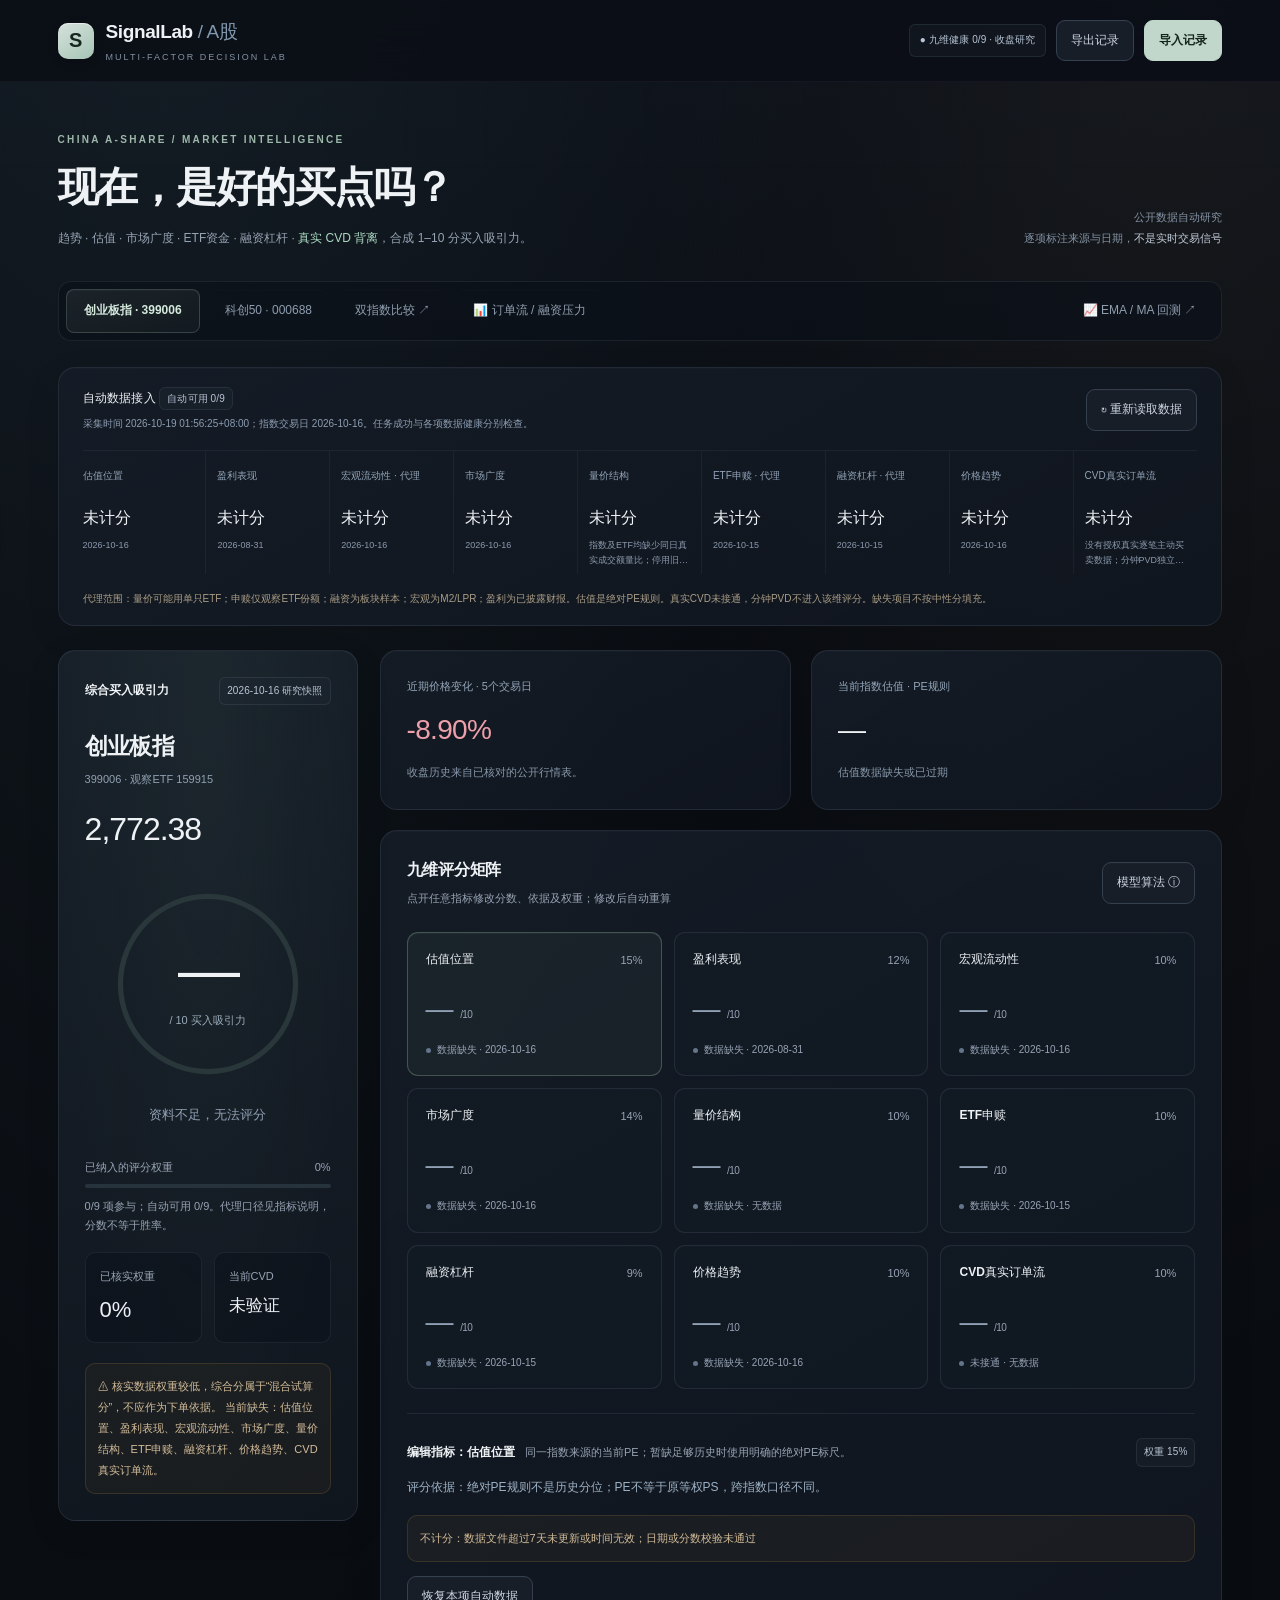
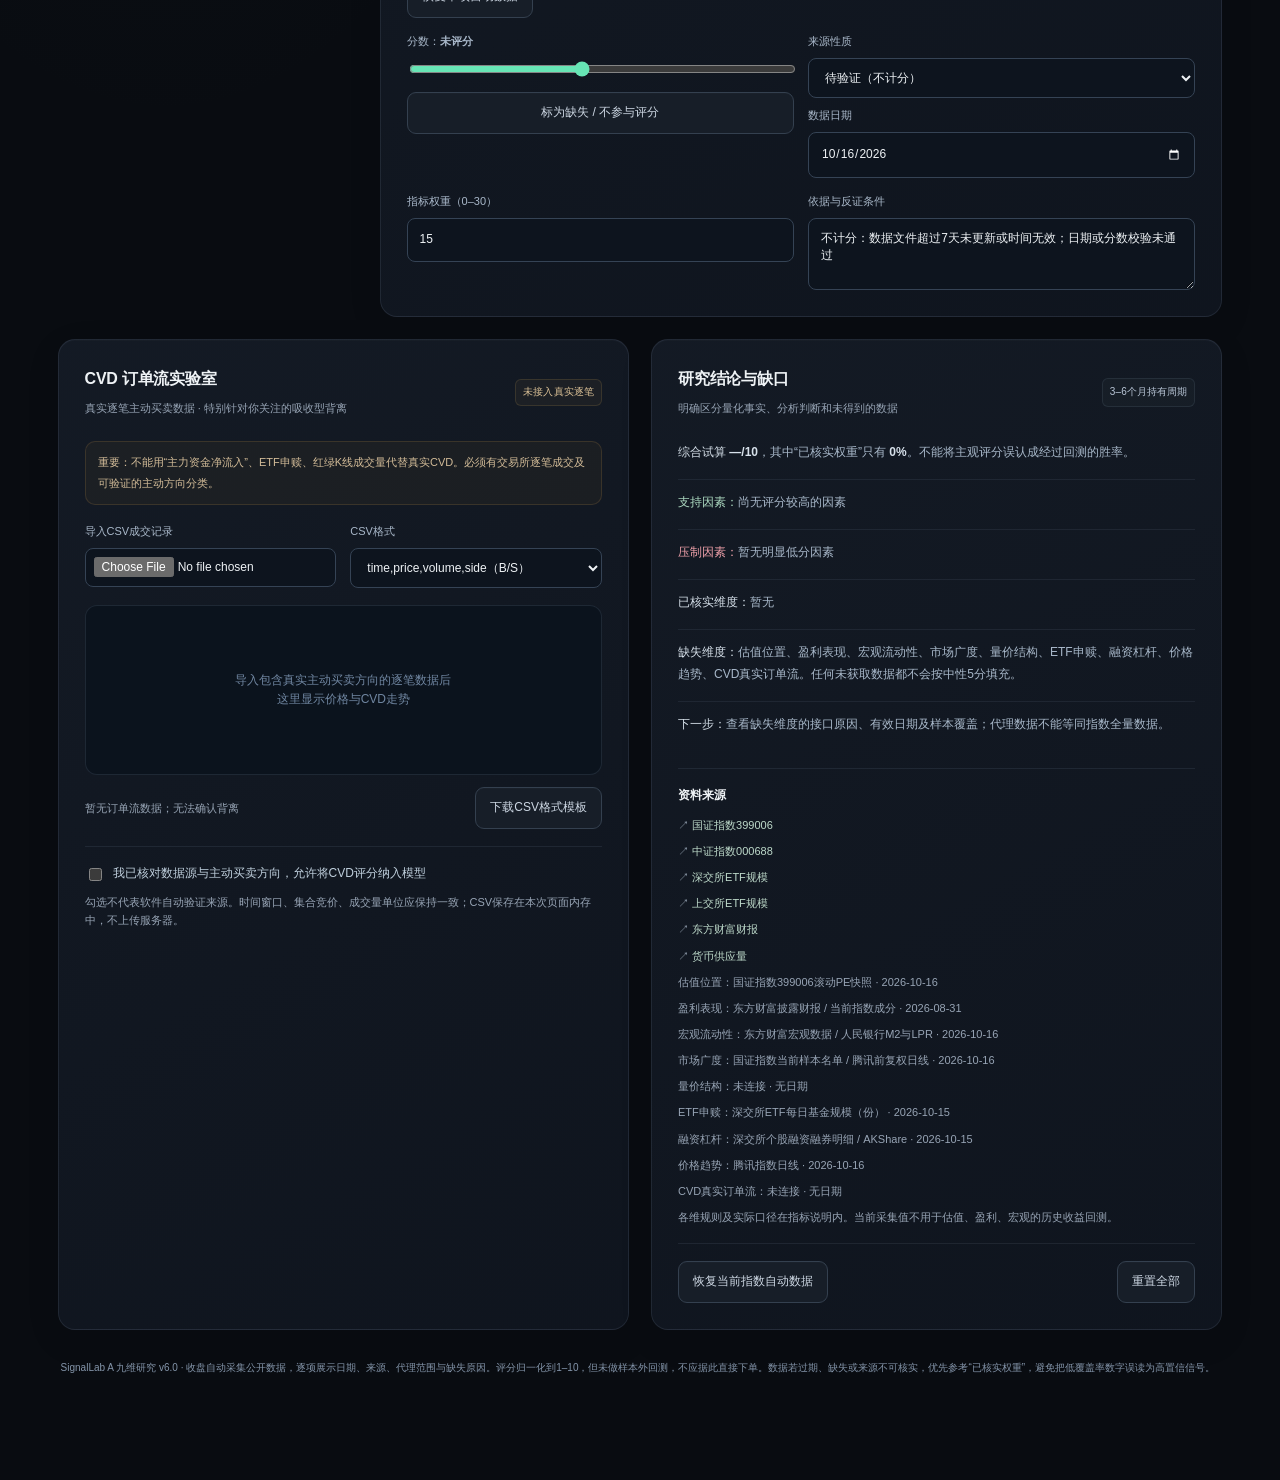
==== commit ed2cd7c1: "feat: refine research UI and restore index turnover feeds Apply the shared Nocturne theme across sco" ====
--- a/index.html
+++ b/index.html
@@ -19,8 +19,9 @@
 @media(max-width:680px){.main-module-tabs{gap:8px}.main-module-tabs .tab{padding:11px 12px;font-size:12px}.flow-shell{border:0;border-radius:0}.flow-frame{min-height:1500px}}
 .main-module-tabs a.bt-open{display:inline-flex;align-items:center;text-decoration:none;color:#a8e7cf;border:1px solid #286c66;background:#0d2d31}
 </style>
+<link rel="stylesheet" href="./theme.css?v=20261019-nocturne">
 </head>
-<body>
+<body data-theme="nocturne">
 <header><div class="logo"><div class="logo-mark">S</div><div>SignalLab <span style="font-weight:400;color:#8098b0">/ A股</span><small>MULTI-FACTOR DECISION LAB</small></div></div><div class="head-actions"><span class="pill">● 收盘研究 · 数据待载入</span><button class="button" id="exportBtn">导出记录</button><button class="button primary" id="importBtn">导入记录</button><input type="file" id="fileInput" accept=".json" hidden></div></header>
 <main class="wrap">
 <div class="intro"><div><div class="eyebrow">CHINA A-SHARE / MARKET INTELLIGENCE</div><h1>现在，是好的买点吗？</h1><div class="muted">趋势 · 估值 · 市场广度 · ETF资金 · 融资杠杆 · <span style="color:var(--green)">真实 CVD 背离</span>，合成 1–10 分买入吸引力。</div></div><div class="snapshot">公开数据自动研究<br>逐项标注来源与日期，<strong>不是实时交易信号</strong></div></div>
--- a/theme.css
+++ b/theme.css
@@ -0,0 +1,311 @@
+/* SignalLab Nocturne — shared visual layer. No data or scoring logic. */
+:root {
+  color-scheme: dark;
+  --bg: #090c11;
+  --bg2: #0d1118;
+  --surface: #11161e;
+  --surface2: #161d27;
+  --panel: #11161e;
+  --panel2: #161d27;
+  --border: #29323e;
+  --line: #29323e;
+  --text: #eef2f5;
+  --ink: #eef2f5;
+  --sub: #97a4b5;
+  --muted: #97a4b5;
+  --green: #acd9c1;
+  --mint: #acd9c1;
+  --aqua: #acd9c1;
+  --blue: #a8bff0;
+  --red: #eea0aa;
+  --yellow: #d9bf96;
+  --gold: #d9bf96;
+  --amber: #d9bf96;
+  --shadow: 0 20px 60px #00000026;
+}
+body[data-theme="nocturne"] {
+  background:
+    radial-gradient(ellipse at 13% -12%, #35525b30, transparent 43%),
+    radial-gradient(ellipse at 91% 0%, #80694316, transparent 32%),
+    linear-gradient(180deg, #0d121a, #090c11 700px);
+  color: var(--text);
+  font-family: Inter, -apple-system, BlinkMacSystemFont, "Segoe UI", "PingFang SC", "Microsoft YaHei", sans-serif;
+  -webkit-font-smoothing: antialiased;
+  text-rendering: optimizeLegibility;
+  line-height: 1.65;
+}
+body[data-theme="nocturne"]::before {
+  content: "";
+  position: fixed;
+  inset: 0;
+  z-index: -1;
+  pointer-events: none;
+  background-image: linear-gradient(#b0c5db03 1px, transparent 1px), linear-gradient(90deg, #b0c5db03 1px, transparent 1px);
+  background-size: 80px 80px;
+  mask-image: linear-gradient(#000, transparent 75%);
+}
+::selection { background: #acd9c135; color: #f4fff9; }
+a { color: #bedacb; text-underline-offset: 4px; }
+button, a, input, select, textarea { -webkit-tap-highlight-color: transparent; }
+button, .button, .btn, .ghost, .tab, .seg button {
+  transition: background-color .16s ease, border-color .16s ease, color .16s ease;
+}
+button:focus-visible, a:focus-visible, input:focus-visible, select:focus-visible, textarea:focus-visible {
+  outline: 2px solid #a8bff0;
+  outline-offset: 4px;
+}
+.wrap { max-width: 1440px; padding: 44px clamp(20px, 4.5vw, 64px) 80px; }
+body > header {
+  min-height: 82px;
+  padding: 0 clamp(20px, 4.5vw, 64px);
+  background: #0b0f16eb;
+  border-bottom: 1px solid #c1d5ee0b;
+  backdrop-filter: blur(20px);
+}
+.wrap > header, header.head {
+  padding-bottom: 25px;
+  margin-bottom: 32px;
+  border-bottom: 1px solid #c1d5ee12;
+}
+.logo, .brand { font-weight: 650; letter-spacing: -.4px; gap: 12px; }
+.logo small { color: #8493a5; letter-spacing: 2px; font-size: 9px; margin-top: 3px; }
+.logo-mark, .mark, .head .logo {
+  width: 36px;
+  height: 36px;
+  border-radius: 10px;
+  background: linear-gradient(145deg, #d6e2dc, #a6c4b5);
+  color: #17261e;
+  box-shadow: inset 0 1px #ffffff7a, 0 3px 12px #00000024;
+  font-size: 20px;
+  font-weight: 800;
+}
+.intro { margin: 6px 0 32px; align-items: flex-end; }
+.eyebrow { color: #9db8aa; font-size: 10px; font-weight: 600; letter-spacing: 2.3px; }
+.intro h1, h1 { font-size: clamp(26px, 3.2vw, 42px); font-weight: 600; letter-spacing: -1.5px; line-height: 1.3; }
+.intro h1 { margin: 12px 0 13px; }
+.intro .muted, .tagline { font-size: 12px; color: var(--sub); line-height: 1.85; }
+.snapshot { font-size: 11px; line-height: 1.9; color: #8493a5; }
+.snapshot strong { color: #c3cdd9; font-weight: 500; }
+.pill, .badge-mini, .chip, .tag, .status-flag {
+  background: #202a354f;
+  border: 1px solid #9cb3d21c;
+  color: #b8c5d6;
+  font-size: 10px;
+  font-weight: 500;
+  border-radius: 6px;
+  letter-spacing: .1px;
+}
+.pill { padding: 7px 10px; }
+.tag.warn, .chip.warn, .status-flag.warn { background: #b78d4e10; color: #d9bf96; border-color: #c89f5a29; }
+.chip.good { background: #83b99b12; border-color: #83b99b2e; color: var(--mint); }
+.button, .btn, .ghost, button {
+  background: #171e28;
+  border-color: #34404f;
+  color: #cdd7e3;
+  border-radius: 9px;
+  font-size: 12px;
+  font-weight: 500;
+  padding: 10px 14px;
+  box-shadow: inset 0 1px #ffffff03;
+}
+.button:hover, .btn:hover, .ghost:hover, button:hover { background: #202a36; border-color: #627386; }
+.button.primary, button.primary { background: #c1d7cb; color: #16251e; font-weight: 650; border-color: #c1d7cb; }
+.button.primary:hover, button.primary:hover { background: #d4e4db; }
+.main-module-tabs {
+  display: flex;
+  align-items: center;
+  gap: 7px;
+  padding: 7px;
+  margin-bottom: 26px;
+  border: 1px solid #b3c6e018;
+  border-radius: 13px;
+  background: #0c1119b8;
+}
+.tab, .main-module-tabs a.bt-open, .seg button {
+  background: transparent;
+  border: 1px solid transparent;
+  color: #8f9eb0;
+  border-radius: 8px;
+  font-size: 12px;
+  font-weight: 500;
+  padding: 11px 17px;
+}
+.tab:hover, .main-module-tabs a.bt-open:hover, .seg button:hover { background: #a2b6cf0a; color: #e2e9f1; border-color: #a2b6cf17; text-decoration: none; }
+.tab.active, .seg button.active, .btTabs button[aria-pressed="true"] {
+  color: #d5e9dd;
+  background: linear-gradient(160deg, #9bb9a71b, #9bb9a70c);
+  border-color: #accbb637;
+  box-shadow: inset 0 1px #ffffff07;
+  font-weight: 600;
+}
+.main-module-tabs .bt-open { margin-left: auto; }
+.card, .live-panel {
+  border: 1px solid #aac2e21c;
+  border-radius: 17px;
+  background: linear-gradient(150deg, #151c26ed, #10161fef);
+  box-shadow: 0 10px 35px #00000016, inset 0 1px #e1ecff04;
+}
+.card.pad { padding: 26px; }
+.panel-header { margin-bottom: 23px; }
+.panel-header h2, .card h2, h2 { font-size: 16px; font-weight: 600; letter-spacing: -.25px; }
+.panel-header p, .sectLead { font-size: 11px; line-height: 1.8; margin-top: 6px; }
+.dash { grid-template-columns: 300px minmax(0, 1fr); gap: 22px; }
+.right, .toprow { gap: 20px; }
+.score-card {
+  position: sticky;
+  top: 106px;
+  align-self: start;
+  background: radial-gradient(ellipse at 50% 10%, #60867513, transparent 70%), linear-gradient(160deg, #172029, #10161e);
+}
+.section-label { font-size: 12px; font-weight: 600; }
+.index-name { font-size: 23px; font-weight: 600; margin-top: 23px; }
+.index-code { color: #91a0b1; font-size: 11px; margin-top: 4px; }
+.price { font-size: 32px; font-weight: 500; letter-spacing: -1px; margin-top: 15px; }
+.score-ring { width: 208px; height: 208px; margin: 24px auto 12px; }
+.score-ring .ring-bg { stroke: #29363a; stroke-width: 6px; }
+.score-ring .ring-value { stroke-width: 6px; }
+.bigscore { font-size: 62px; letter-spacing: -3px; font-weight: 500; }
+.outof { color: #9aabba; font-size: 11px; margin-top: 10px; }
+.score-status { font-size: 13px; font-weight: 500; }
+.coverage { margin-top: 26px; }
+.bar { height: 4px; background: #26333c; }
+.bar > div { background: linear-gradient(90deg, #7f9a90, #c4dece); }
+.stat-mini { background: #0b111972; border-color: #9db5d118; border-radius: 10px; padding: 14px; }
+.stat-mini strong { font-size: 22px; font-weight: 500; }
+.note, .alert, .warn-box, .good-box { border-radius: 10px; font-size: 11px; line-height: 1.9; }
+.note { color: #a5b4c6; background: #0a11195c; border-color: #b1c7e01b; }
+.note:not(.clean), .alert, .warn-box { border-color: #b88d4c30; background: #a87d3710; color: #d3bc99; }
+.note.clean, .good-box { border-color: #92b6a52b; background: #80b69b0a; color: #b2d4c3; }
+.metric-title { color: #94a6ba; font-size: 11px; }
+.metric-number { font-size: 28px; font-weight: 500; letter-spacing: -.7px; margin: 12px 0 10px; }
+.metric-foot { color: #8798aa; line-height: 1.8; }
+.matrix { grid-template-columns: repeat(3, minmax(0, 1fr)); gap: 12px; }
+.factor { min-height: 126px; padding: 17px 18px; border-radius: 11px; border-color: #b0c8e31b; background: #131d285c; }
+.factor:hover { transform: none; border-color: #9bb6a74d; background: #202d3759; }
+.factor.selected { border-color: #9bbda352; background: #86ac9610; box-shadow: inset 0 1px #cfecdb0a; }
+.factor strong { font-size: 12px; font-weight: 550; }
+.factor .point { font-size: 28px; font-weight: 500; letter-spacing: -.6px; margin-top: 16px; }
+.factor .point em { font-size: 10px; margin-left: 5px; }
+.factor .fact-footer { font-size: 10px; margin-top: 10px; }
+.fact-footer i { width: 5px; height: 5px; margin-right: 6px; }
+.factor-detail { margin-top: 24px; padding-top: 24px; border-color: #a0b6d21a; }
+.fld { gap: 8px; }
+.fld label { font-size: 11px; color: #a9b8ca; }
+.fld input, .fld select, .fld textarea, .control select, select, input[type="number"] {
+  background: #0d141e;
+  border-color: #354355;
+  border-radius: 8px;
+  color: var(--text);
+  font-size: 12px;
+}
+input[type="range"] { accent-color: #b1d6c0; }
+.live-panel { margin: 0 0 24px; padding: 21px 24px 17px; }
+.live-head { font-size: 12px; font-weight: 550; letter-spacing: .2px; }
+.live-meta { font-size: 10px; color: #8c9db2; }
+.live-metrics { grid-template-columns: repeat(9, minmax(0, 1fr)); gap: 0; margin-top: 18px; border-top: 1px solid #bed2ee10; }
+.live-tile { background: transparent; border: 0; border-right: 1px solid #bed2ee10; border-radius: 0; padding: 17px 11px 5px; min-width: 0; }
+.live-tile:first-child { padding-left: 0; }
+.live-tile:last-child { border-right: 0; }
+.live-tile label { font-size: 10px; line-height: 1.5; min-height: 30px; color: #91a3b7; }
+.live-tile strong { font-size: 16px; font-weight: 500; margin: 7px 0; }
+.live-tile .tiny { display: -webkit-box; -webkit-box-orient: vertical; -webkit-line-clamp: 2; overflow: hidden; overflow-wrap: anywhere; font-size: 9px; color: #8a9aae; line-height: 1.7; }
+.live-warn { color: #aa9d86; font-size: 10px; line-height: 1.9; margin-top: 15px; }
+.lab { margin-top: 22px; gap: 22px; }
+.cvd-chart, .chart, .lab:not(div.lab:has(> section)) { background: #0b131d; border-color: #9db8d520; }
+.flow-shell { border-color: #a6c1dd1c; background: #0c131c; border-radius: 16px; overflow: hidden; }
+.flow-frame { background: #0b1119; }
+.hero { background: linear-gradient(125deg, #1c2a2c8a, #14202c80 65%, #25292155); border-color: #b0c8d824; border-radius: 17px; padding: 30px; margin-bottom: 22px; }
+.hero h1 { font-size: clamp(25px, 3vw, 36px); }
+.hero p { font-size: 12px; max-width: 820px; line-height: 1.9; }
+.hero .tabs { margin-top: 24px; }
+.card .hero { background: transparent; border: 0; padding: 0; margin-bottom: 20px; }
+.card:not(.pad) { padding: 24px; margin-top: 20px; margin-bottom: 20px; }
+.stat, .btStat, .metric, .split-card { background: #0d151f99; border-color: #9bb7d322; border-radius: 11px; padding: 16px; }
+.stat strong, .btStat strong, .metric .number, .split-card strong, #topPrice { font-weight: 500; letter-spacing: -.6px; font-variant-numeric: tabular-nums; }
+.stat strong, .btStat strong { font-size: 24px; }
+.stat small, .btStat span { color: #93a6bb; font-size: 11px; }
+.inputZone { border: 1px dashed #9ab6d633; background: #0e192480; border-radius: 11px; padding: 18px; }
+.inputZone label { font-weight: 500; font-size: 12px; }
+.source, .details, .hint { color: #94a6ba; line-height: 1.9; }
+.legend { font-size: 10px; gap: 18px; margin-top: 11px; }
+.dot { width: 6px; height: 6px; }
+.empty { color: #879db3; font-size: 12px; }
+th, td { border-bottom-color: #adc7e21a; padding: 14px 12px; font-variant-numeric: tabular-nums; }
+th { color: #a8bbce; font-weight: 500; font-size: 11px; letter-spacing: .1px; }
+td { color: #c4d1de; font-size: 12px; }
+tbody tr:hover { background: #a1bdcb06; }
+tbody tr.current { background: #a2ccaf0a; }
+.divider, hr { background: #a8bfda18; border-color: #a8bfda18; }
+.item { border-bottom-color: #adc5e015; color: #a8b8ca; font-size: 12px; padding-bottom: 15px; line-height: 1.9; }
+.item strong { font-weight: 550; color: #d7e1eb; }
+.footer, .flow-fallback { color: #8394a9; font-size: 10px; line-height: 2; margin-top: 28px; }
+body.embed { background: transparent; }
+body.embed::before { display: none; }
+body.embed .wrap { max-width: none; padding: 16px 16px 26px; }
+body.embed .hero { padding: 25px; }
+@media (min-width: 1500px) { .wrap { padding-top: 56px; } }
+@media (max-width: 1100px) {
+  .dash { grid-template-columns: 270px minmax(0, 1fr); }
+  .live-metrics { grid-template-columns: repeat(3, minmax(0, 1fr)); }
+  .live-tile { padding: 13px 14px; border-bottom: 1px solid #bed2ee10; }
+  .live-tile:first-child { padding-left: 14px; }
+  .live-tile:nth-child(3n) { border-right: 0; }
+  .live-tile:nth-last-child(-n+3) { border-bottom: 0; }
+  .live-tile label { min-height: auto; }
+  .main-module-tabs .tab { padding: 10px 12px; font-size: 11px; }
+}
+@media (max-width: 800px) {
+  .wrap { padding: 29px 18px 60px; }
+  .dash { grid-template-columns: minmax(0, 1fr); gap: 18px; }
+  .score-card { position: static; }
+  .matrix { grid-template-columns: repeat(3, minmax(0, 1fr)); }
+  .main-module-tabs { overflow-x: auto; flex-wrap: nowrap; scrollbar-width: thin; margin-bottom: 20px; }
+  .main-module-tabs .tab { flex: 0 0 auto; white-space: nowrap; padding: 10px 13px; }
+  .main-module-tabs .bt-open { margin-left: 0; }
+  .intro { margin-bottom: 25px; }
+  .snapshot { text-align: left; }
+  .card.pad { padding: 22px; }
+  .score-ring { width: 188px; height: 188px; margin: 17px auto; }
+  .index-name { margin-top: 12px; }
+  .price { margin-top: 5px; }
+  .coverage { margin-top: 16px; }
+  .lab, .toprow, .grid2 { grid-template-columns: minmax(0, 1fr); gap: 17px; }
+  .hero { padding: 25px 22px; }
+  .hero h1 { font-size: 27px; }
+  .summary, .btStats { grid-template-columns: repeat(2, minmax(0, 1fr)); }
+}
+@media (max-width: 480px) {
+  body > header { height: auto; min-height: 76px; padding: 16px 18px; gap: 14px; flex-wrap: wrap; }
+  .head-actions { gap: 7px; }
+  .head-actions .button { padding: 7px 10px; font-size: 10px; }
+  .logo, .brand { font-size: 17px; gap: 9px; }
+  .logo-mark, .mark, .head .logo { width: 31px; height: 31px; border-radius: 8px; font-size: 17px; }
+  .wrap { padding: 24px 14px 50px; }
+  .intro h1 { font-size: 28px; letter-spacing: -1px; }
+  .intro .muted { font-size: 11px; }
+  .live-panel { padding: 17px 15px 14px; }
+  .live-tile { padding: 12px 9px; }
+  .live-tile:first-child { padding-left: 9px; }
+  .live-tile strong { font-size: 15px; }
+  .live-tile label { font-size: 10px; }
+  .live-warn { font-size: 9px; }
+  .matrix { grid-template-columns: repeat(2, minmax(0, 1fr)); gap: 10px; }
+  .factor { min-height: 120px; padding: 14px; }
+  .factor .point { font-size: 27px; margin-top: 13px; }
+  .card.pad, .card:not(.pad) { padding: 18px; border-radius: 14px; }
+  .panel-header h2, .card h2 { font-size: 15px; }
+  .cols, .detail-grid { grid-template-columns: minmax(0, 1fr); }
+  .head { flex-wrap: wrap; }
+  .hero, body.embed .hero { padding: 21px 18px; border-radius: 14px; }
+  .hero h1 { font-size: 25px; letter-spacing: -.9px; }
+  .hero .tabs { gap: 7px; }
+  .hero .tab { padding: 10px 12px; font-size: 11px; }
+  .sectionTop { flex-wrap: wrap; gap: 8px; }
+  .stat strong { font-size: 21px; }
+  .source { font-size: 11px; }
+  .legend { flex-wrap: wrap; gap: 9px 15px; }
+  body.embed .wrap { padding: 5px 0 20px; }
+}
+@media (prefers-reduced-motion: reduce) {
+  *, *::before, *::after { transition: none !important; animation: none !important; scroll-behavior: auto !important; }
+}
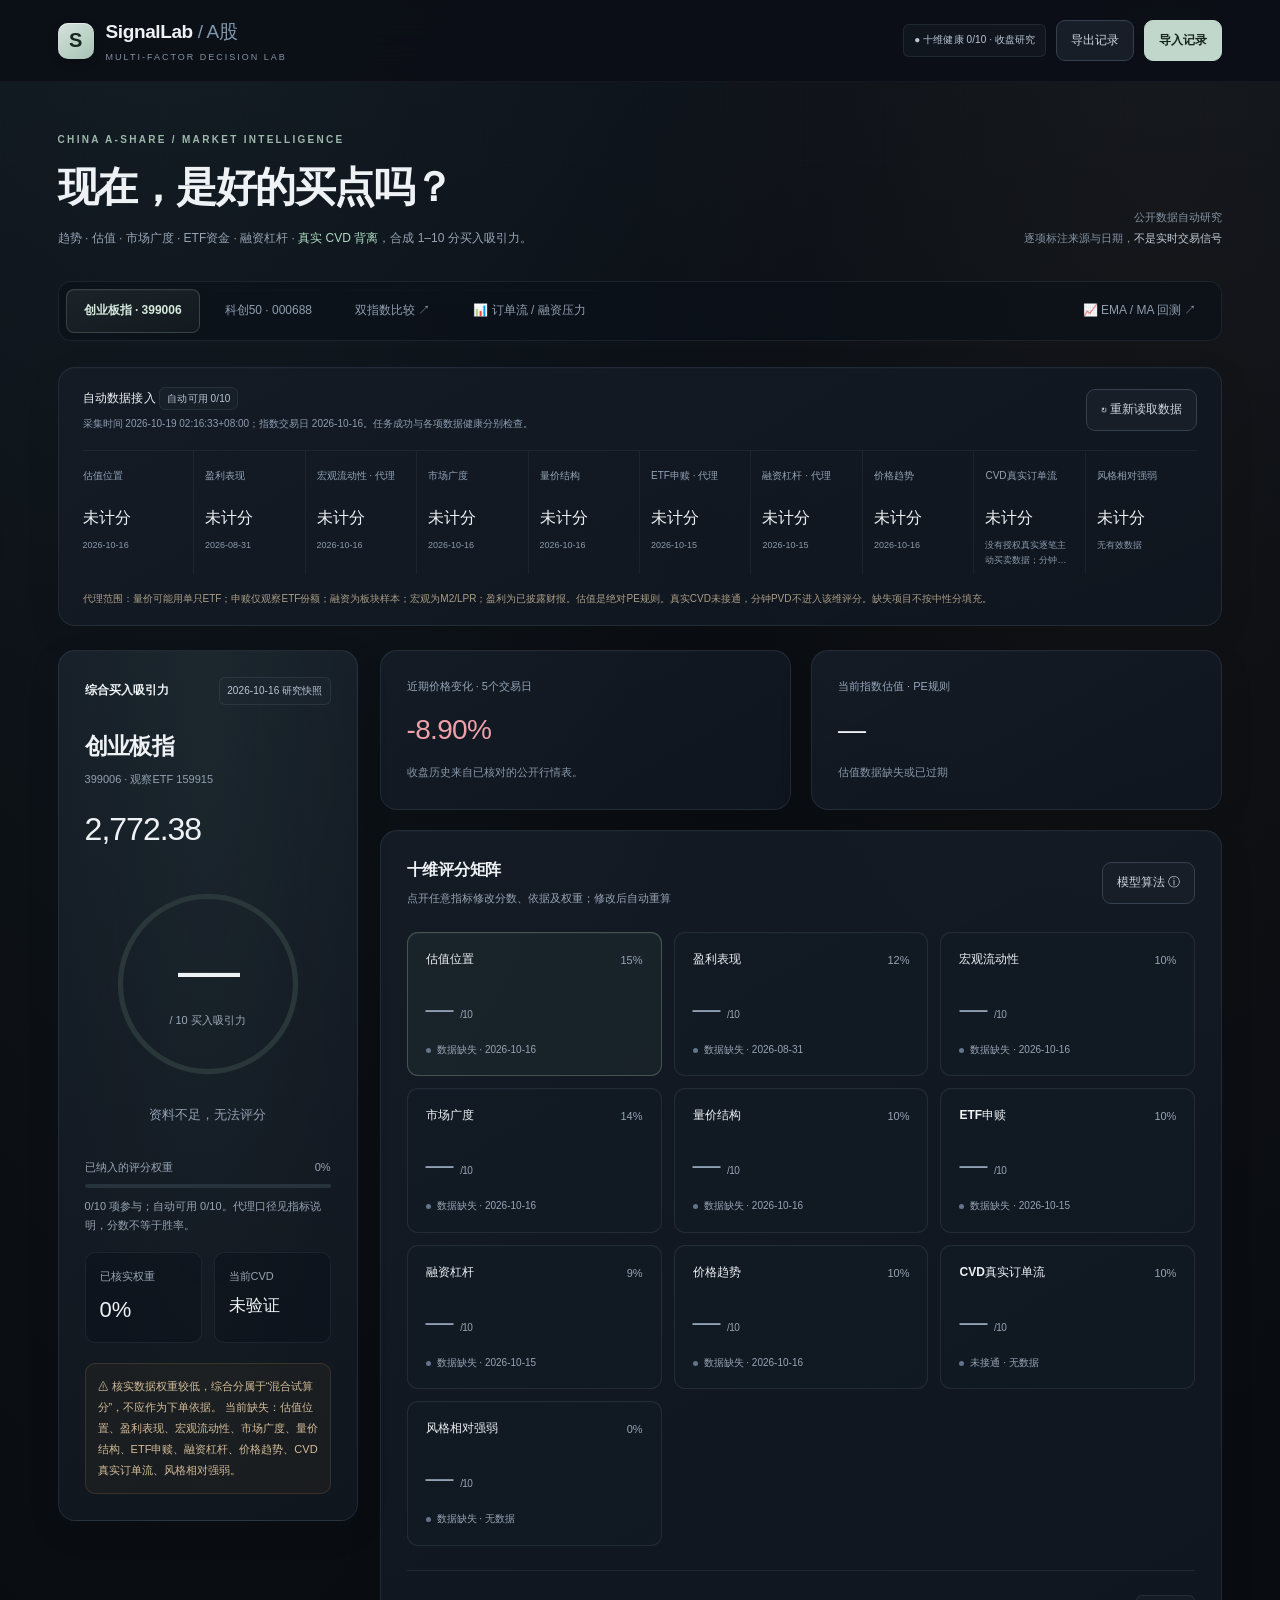
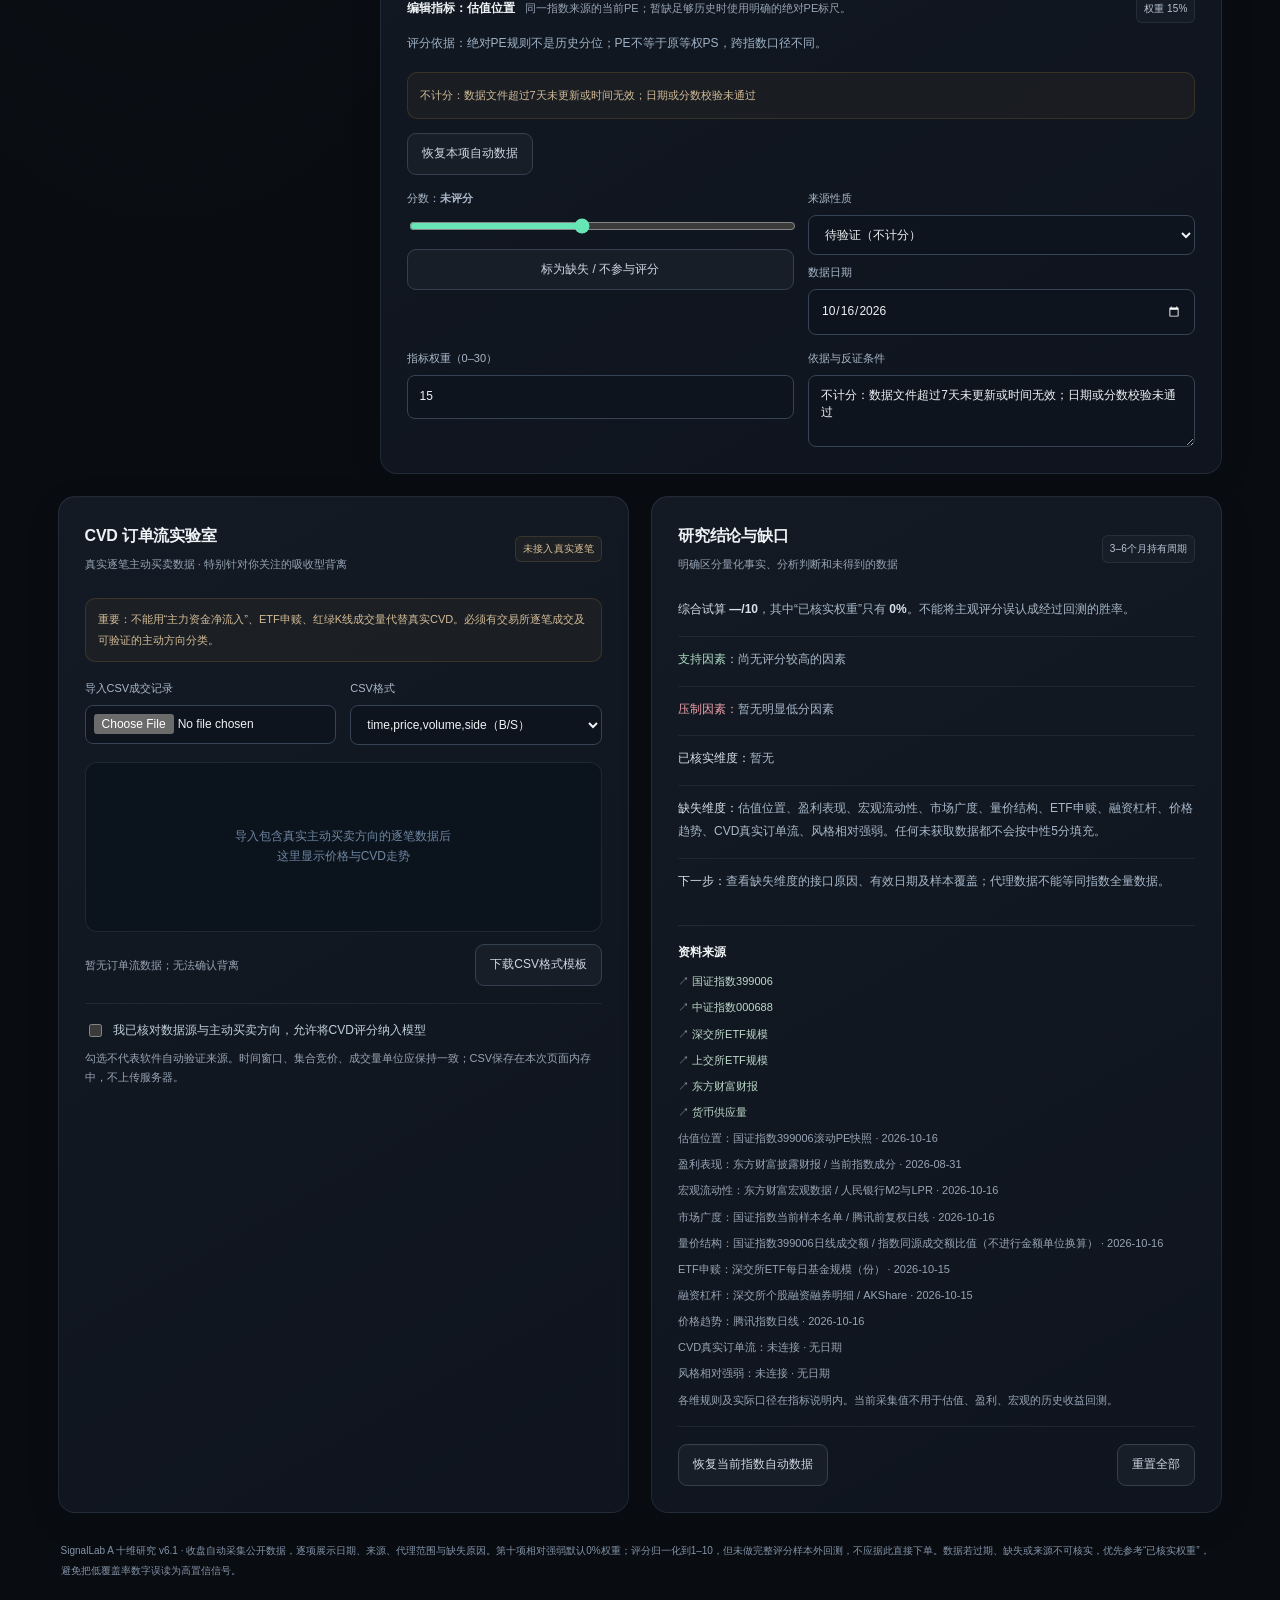
==== commit b3721626: "feat: add tenth relative-strength observation with zero default weight" ====
--- a/index.html
+++ b/index.html
@@ -19,7 +19,7 @@
 @media(max-width:680px){.main-module-tabs{gap:8px}.main-module-tabs .tab{padding:11px 12px;font-size:12px}.flow-shell{border:0;border-radius:0}.flow-frame{min-height:1500px}}
 .main-module-tabs a.bt-open{display:inline-flex;align-items:center;text-decoration:none;color:#a8e7cf;border:1px solid #286c66;background:#0d2d31}
 </style>
-<link rel="stylesheet" href="./theme.css?v=20261019-nocturne">
+<link rel="stylesheet" href="./theme.css?v=20261019-ten">
 </head>
 <body data-theme="nocturne">
 <header><div class="logo"><div class="logo-mark">S</div><div>SignalLab <span style="font-weight:400;color:#8098b0">/ A股</span><small>MULTI-FACTOR DECISION LAB</small></div></div><div class="head-actions"><span class="pill">● 收盘研究 · 数据待载入</span><button class="button" id="exportBtn">导出记录</button><button class="button primary" id="importBtn">导入记录</button><input type="file" id="fileInput" accept=".json" hidden></div></header>
@@ -37,7 +37,7 @@
  </section>
  <div class="right">
   <div class="toprow"><div class="card pad"><div class="metric-title">近期价格变化 · 5个交易日</div><div class="metric-number" id="fiveDay">—</div><div class="metric-foot" id="trendDesc">收盘历史来自已核对的公开行情表。</div></div><div class="card pad"><div class="metric-title">当前指数估值 · PE规则</div><div class="metric-number" id="valuationText">—</div><div class="metric-foot" id="valuationDesc">来源各自定义PE，关注日期与计算口径。</div></div></div>
-  <section class="card pad"><div class="panel-header"><div><h2>九维评分矩阵</h2><p>点开任意指标修改分数、依据及权重；修改后自动重算</p></div><button class="button" id="methodBtn">模型算法 ⓘ</button></div><div class="matrix" id="factorMatrix"></div>
+  <section class="card pad"><div class="panel-header"><div><h2>十维评分矩阵</h2><p>点开任意指标修改分数、依据及权重；修改后自动重算</p></div><button class="button" id="methodBtn">模型算法 ⓘ</button></div><div class="matrix" id="factorMatrix"></div>
     <div id="factorEditor" class="factor-detail"></div>
   </section>
  </div>
@@ -53,7 +53,7 @@
  </section>
  <section class="card pad"><div class="panel-header"><div><h2>研究结论与缺口</h2><p>明确区分量化事实、分析判断和未得到的数据</p></div><span class="badge-mini">3–6个月持有周期</span></div><div class="smalllist" id="insights"></div><div class="divider"></div><div class="section-label" style="margin-bottom:10px">资料来源</div><div class="source-list" id="sources"></div><div class="divider"></div><div class="flex-row" style="flex-wrap:wrap"><button class="button" id="resetCurrent">恢复当前指数自动数据</button><button class="button" id="resetAll">重置全部</button></div></section>
 </div>
-<div class="footer">SignalLab A 九维研究 v6.0 · 收盘自动采集公开数据，逐项展示日期、来源、代理范围与缺失原因。评分归一化到1–10，但未做样本外回测，不应据此直接下单。数据若过期、缺失或来源不可核实，优先参考“已核实权重”，避免把低覆盖率数字误读为高置信信号。</div>
+<div class="footer">SignalLab A 十维研究 v6.1 · 收盘自动采集公开数据，逐项展示日期、来源、代理范围与缺失原因。第十项相对强弱默认0%权重；评分归一化到1–10，但未做完整评分样本外回测，不应据此直接下单。数据若过期、缺失或来源不可核实，优先参考“已核实权重”，避免把低覆盖率数字误读为高置信信号。</div>
 </div>
 <section id="flowView" hidden aria-label="订单流与融资压力实验室">
  <div class="flow-shell">
@@ -75,7 +75,8 @@
 {id:'etf',name:'ETF申赎',weight:10,desc:'观察159915或588000单只ETF的5交易日份额变化。',basis:'交易所份额代理；不是同指数全部ETF净申赎，也不是资金净流入金额。'},
 {id:'leverage',name:'融资杠杆',weight:9,desc:'创业板/科创板融资余额与同期价格的5日变化。',basis:'板块融资代理，不等于指数成分股；余额下降不单独视为企稳。'},
 {id:'trend',name:'价格趋势',weight:10,desc:'日线MA20/60、近期涨跌幅及更高低点结构。',basis:'短期剧跌通常扣分，确认止跌后逐渐加分。'},
-{id:'cvd',name:'CVD真实订单流',weight:10,desc:'同一ETF的真实主动买卖差与价格背离；重点关注CVD创新低但价格守住前低。',basis:'吸收型背离+价格确认加分；没有真实逐笔，必须缺失。'}
+{id:'cvd',name:'CVD真实订单流',weight:10,desc:'同一ETF的真实主动买卖差与价格背离；重点关注CVD创新低但价格守住前低。',basis:'吸收型背离+价格确认加分；没有真实逐笔，必须缺失。'},
+{id:'relative',name:'风格相对强弱',weight:0,desc:'上证/创业板与上证/科创50比值的5日、20日变化；观察风格是否转强。',basis:'比值下降代表目标指数相对更强；候选规则默认0%权重，尚未证明能改善综合8分胜率。'}
 ];
 const SOURCE={cy:[],kc:[]};
 const defaults={cy:{name:'创业板指',code:'399006',etf:'159915',price:null,date:'',fiveDay:null,valuation:{text:'—',desc:'等待可核实估值'},factors:{}},kc:{name:'科创50',code:'000688',etf:'588000',price:null,date:'',fiveDay:null,valuation:{text:'—',desc:'等待可核实估值'},factors:{}}};
@@ -84,13 +85,13 @@
 const $=s=>document.querySelector(s), esc=s=>String(s??'').replace(/[&<>"']/g,c=>({'&':'&amp;','<':'&lt;','>':'&gt;','"':'&quot;',"'":'&#39;'}[c]));
 function save(){try{localStorage.setItem(KEY,JSON.stringify(db))}catch(e){toast('浏览器禁止持久化，请用「导出记录」保存')}}
 function toast(msg){const el=$('#toast');el.textContent=msg;el.style.display='block';clearTimeout(window._toast);window._toast=setTimeout(()=>el.style.display='none',2400)}
-function scoreOf(key){const facts=db[key].factors;let sum=0,weight=0,verified=0,available=0;for(const f of FACTORS){let m=facts[f.id];if(m&&Number.isFinite(m.score)&&m.kind!=='missing'){let w=Number.isFinite(m.weight)?clamp(m.weight,0,30):f.weight;sum+=m.score*w;weight+=w;available+=w;if(m.kind==='verified')verified+=w}}let all=FACTORS.reduce((s,f)=>s+(Number.isFinite(facts[f.id]?.weight)?clamp(facts[f.id].weight,0,30):f.weight),0);return {score:weight?sum/weight:null,coverage:all?weight/all:0,verified:all?verified/all:0,count:FACTORS.filter(f=>facts[f.id]?.score!=null).length}}
+function scoreOf(key){const facts=db[key].factors;let sum=0,weight=0,verified=0,available=0;for(const f of FACTORS){let m=facts[f.id];if(m&&Number.isFinite(m.score)&&m.kind!=='missing'){let w=Number.isFinite(m.weight)?clamp(m.weight,0,30):f.weight;sum+=m.score*w;weight+=w;available+=w;if(m.kind==='verified')verified+=w}}let all=FACTORS.reduce((s,f)=>s+(Number.isFinite(facts[f.id]?.weight)?clamp(facts[f.id].weight,0,30):f.weight),0);return {score:weight?sum/weight:null,coverage:all?weight/all:0,verified:all?verified/all:0,count:FACTORS.filter(f=>facts[f.id]?.score!=null&&(facts[f.id].weight??f.weight)>0).length}}
 function status(score){if(score==null)return '资料不足，无法评分';if(score>=8)return '观察级别：买入吸引力较高';if(score>=6.5)return '观察级别：偏积极，等待确认';if(score>=5)return '观察级别：中性，等待更好信号';if(score>=3.5)return '观察级别：谨慎，尚未企稳';return '观察级别：弱势，风险优先'}
 function color(score){return score==null?'#91a0b5':score>=6.5?'#41dba5':score>=4.5?'#eac176':'#ff8794'}
-function render(){let d=db[current],s=scoreOf(current),known=(s.verified*100).toFixed(0);$('#indexName').textContent=d.name;$('#indexCode').textContent=`${d.code} · 观察ETF ${d.etf}`;$('#indexPrice').textContent=(Number.isFinite(d.price)?d.price.toLocaleString('zh-CN',{minimumFractionDigits:2,maximumFractionDigits:2}):'—');$('#scoreValue').textContent=s.score==null?'—':s.score.toFixed(1);$('#ringValue').style.strokeDashoffset=634.602*(1-(s.score==null?0:s.score/10));$('#ringValue').style.stroke=color(s.score);$('#scoreStatus').textContent=status(s.score);$('#scoreStatus').style.color=color(s.score);$('#coverNum').textContent=Math.round(s.coverage*100)+'%';$('#coverBar').style.width=(s.coverage*100)+'%';$('#verifiedScore').textContent=known+'%';$('#coverageNote').textContent=`${s.count}/9 项参与；自动可用 ${FACTORS.filter(f=>d.factors[f.id].mode!=='manual'&&d.factors[f.id].score!=null).length}/9。代理口径见指标说明，分数不等于胜率。`;
+function render(){let d=db[current],s=scoreOf(current),known=(s.verified*100).toFixed(0);$('#indexName').textContent=d.name;$('#indexCode').textContent=`${d.code} · 观察ETF ${d.etf}`;$('#indexPrice').textContent=(Number.isFinite(d.price)?d.price.toLocaleString('zh-CN',{minimumFractionDigits:2,maximumFractionDigits:2}):'—');$('#scoreValue').textContent=s.score==null?'—':s.score.toFixed(1);$('#ringValue').style.strokeDashoffset=634.602*(1-(s.score==null?0:s.score/10));$('#ringValue').style.stroke=color(s.score);$('#scoreStatus').textContent=status(s.score);$('#scoreStatus').style.color=color(s.score);$('#coverNum').textContent=Math.round(s.coverage*100)+'%';$('#coverBar').style.width=(s.coverage*100)+'%';$('#verifiedScore').textContent=known+'%';$('#coverageNote').textContent=`${s.count}/10 项参与；自动可用 ${FACTORS.filter(f=>d.factors[f.id].mode!=='manual'&&d.factors[f.id].score!=null).length}/10。代理口径见指标说明，分数不等于胜率。`;
 $('#fiveDay').textContent=Number.isFinite(d.fiveDay)?(d.fiveDay>=0?'+':'')+d.fiveDay.toFixed(2)+'%':'—';$('#fiveDay').style.color=Number.isFinite(d.fiveDay)?(d.fiveDay<0?'var(--red)':'var(--green)'):'var(--sub)';$('#valuationText').textContent=d.valuation.text;$('#valuationDesc').textContent=d.valuation.desc;$('#cvdState').textContent=d.factors.cvd.kind==='verified'?'已录入':'未验证';$('#scenarioTag').textContent=d.date+' 研究快照';$('#adviceText').textContent=(s.verified<0.5?'⚠ 核实数据权重较低，综合分属于“混合试算分”，不应作为下单依据。':'多个数据维度获得了核实，仍需验证信号稳定性。')+' 当前缺失：'+FACTORS.filter(f=>d.factors[f.id].score==null).map(f=>f.name).join('、')+'。';
 renderFactors();renderEditor();renderInsights();renderSources();document.querySelectorAll('.tab[data-index]').forEach(x=>x.classList.toggle('active',x.dataset.index===current));$('#cvdTag').textContent=d.factors.cvd.kind==='verified'?'已纳入订单流':'未接入真实逐笔';$('#cvdTag').classList.toggle('warn',d.factors.cvd.kind!=='verified')}
-function renderFactors(){const d=db[current];$('#factorMatrix').innerHTML=FACTORS.map(f=>{let m=d.factors[f.id];let val=m.score;let label=m.mode==='manual'?'手动判断':m.score==null?(m.status==='not_connected'?'未接通':'数据缺失'):m.proxy?'自动·代理':'自动·数据规则';return `<button class="factor ${f.id===selected?'selected':''}" data-factor="${f.id}" title="${esc(m.note)}"><div class="top"><strong>${esc(f.name)}</strong><span class="tiny">${m.weight??f.weight}%</span></div><div class="point" style="color:${color(val)}">${val==null?'—':Number(val).toFixed(1)}<em> /10</em></div><div class="fact-footer"><i class="${m.kind}"></i>${label} · ${esc(m.date||'无数据')}</div></button>`}).join('');document.querySelectorAll('.factor').forEach(el=>el.addEventListener('click',()=>{selected=el.dataset.factor;renderFactors();renderEditor()}))}
+function renderFactors(){const d=db[current];$('#factorMatrix').innerHTML=FACTORS.map(f=>{let m=d.factors[f.id];let val=m.score;let label=m.mode==='manual'?'手动判断':m.score==null?(m.status==='not_connected'?'未接通':'数据缺失'):f.id==='relative'?'观察·待验证':m.proxy?'自动·代理':'自动·数据规则';return `<button class="factor ${f.id===selected?'selected':''}" data-factor="${f.id}" title="${esc(m.note)}"><div class="top"><strong>${esc(f.name)}</strong><span class="tiny">${m.weight??f.weight}%</span></div><div class="point" style="color:${color(val)}">${val==null?'—':Number(val).toFixed(1)}<em> /10</em></div><div class="fact-footer"><i class="${m.kind}"></i>${label} · ${esc(m.date||'无数据')}</div></button>`}).join('');document.querySelectorAll('.factor').forEach(el=>el.addEventListener('click',()=>{selected=el.dataset.factor;renderFactors();renderEditor()}))}
 function renderEditor(){const f=FACTORS.find(x=>x.id===selected),m=db[current].factors[f.id],isCvd=f.id==='cvd';let str=`<div class="section-label"><div>编辑指标：${esc(f.name)} <span class="tiny" style="margin-left:7px">${esc(f.desc)}</span></div><span class="badge-mini">权重 ${(m.weight??f.weight)}%</span></div><div style="font-size:12px;color:#9db2c6;line-height:1.8;margin:10px 0 17px">评分依据：${esc(f.basis)}</div>`;
 str+=`<div class="note" style="margin:0 0 14px">${esc(m.note)}${m.lastGood?' 最近成功记录：'+esc(m.lastGood.date||'')+'，当前不计分。':''}</div><button class="button" id="restoreAuto" style="margin-bottom:14px">恢复本项自动数据</button><div class="detail-grid"><div class="fld"><label>分数：<strong id="editPoint">${m.score==null?'未评分':Number(m.score).toFixed(1)+' / 10'}</strong></label><input type="range" id="editSlider" min="1" max="10" step="0.1" value="${m.score??5}" ${isCvd&&!hasVerifiedTrade?'disabled':''}><button class="button" id="clearScore" style="margin-top:4px">标为缺失 / 不参与评分</button></div><div class="fld"><label>来源性质</label><select id="editKind"><option value="judgment" ${m.kind==='judgment'?'selected':''}>分析判断（主观）</option><option value="verified" ${m.kind==='verified'?'selected':''}>有来源核实（数据+规则）</option><option value="missing" ${m.kind==='missing'?'selected':''}>待验证（不计分）</option></select><label>数据日期</label><input type="date" id="editDate" value="${esc(m.date||'')}"></div><div class="fld"><label>指标权重（0–30）</label><input id="editWeight" type="number" min="0" max="30" step="1" value="${m.weight??f.weight}"></div><div class="fld"><label>依据与反证条件</label><textarea id="editNote">${esc(m.note)}</textarea></div></div>`;
 if(isCvd)str+='<div class="alert" style="margin-top:14px">CVD指标在导入真实逐笔记录并确认来源之前锁定；可以先看图，但未确认来源时不得计分。</div>';
@@ -104,17 +105,17 @@
 $('#editNote').addEventListener('change',e=>{m.mode='manual';m.date=db[current].date;m.note=e.target.value;save();renderInsights()});
 $('#clearScore').addEventListener('click',()=>{m.mode='manual';m.date=db[current].date;m.score=null;m.kind='missing';if(isCvd)hasVerifiedTrade=false;save();render();toast('已设为缺失，不参与综合评分')});
 }
-function renderInsights(){let d=db[current],s=scoreOf(current),verified=FACTORS.filter(f=>d.factors[f.id].kind==='verified'&&d.factors[f.id].score!=null).map(f=>f.name),missing=FACTORS.filter(f=>d.factors[f.id].kind==='missing'||d.factors[f.id].score==null).map(f=>f.name);let positives=FACTORS.filter(f=>Number.isFinite(d.factors[f.id].score)&&d.factors[f.id].score>=6.5).sort((a,b)=>d.factors[b.id].score-d.factors[a.id].score),risks=FACTORS.filter(f=>Number.isFinite(d.factors[f.id].score)&&d.factors[f.id].score<=4).sort((a,b)=>d.factors[a.id].score-d.factors[b.id].score);$('#insights').innerHTML=`<div class="item"><strong>综合试算 ${s.score==null?'—':s.score.toFixed(1)}/10</strong>，其中“已核实权重”只有 <strong>${(s.verified*100).toFixed(0)}%</strong>。不能将主观评分误认成经过回测的胜率。</div><div class="item"><strong style="color:var(--green)">支持因素：</strong>${positives.length?positives.map(f=>esc(f.name)+' '+d.factors[f.id].score.toFixed(1)).join('、'):'尚无评分较高的因素'}</div><div class="item"><strong style="color:var(--red)">压制因素：</strong>${risks.length?risks.map(f=>esc(f.name)+' '+d.factors[f.id].score.toFixed(1)).join('、'):'暂无明显低分因素'}</div><div class="item"><strong>已核实维度：</strong>${verified.join('、')||'暂无'}</div><div class="item"><strong>缺失维度：</strong>${missing.join('、')||'全部有评分'}。任何未获取数据都不会按中性5分填充。</div><div class="item"><strong>下一步：</strong>查看缺失维度的接口原因、有效日期及样本覆盖；代理数据不能等同指数全量数据。</div>`}
+function renderInsights(){let d=db[current],s=scoreOf(current),verified=FACTORS.filter(f=>d.factors[f.id].kind==='verified'&&d.factors[f.id].score!=null).map(f=>f.name),missing=FACTORS.filter(f=>d.factors[f.id].kind==='missing'||d.factors[f.id].score==null).map(f=>f.name);let positives=FACTORS.filter(f=>(d.factors[f.id].weight??f.weight)>0&&Number.isFinite(d.factors[f.id].score)&&d.factors[f.id].score>=6.5).sort((a,b)=>d.factors[b.id].score-d.factors[a.id].score),risks=FACTORS.filter(f=>(d.factors[f.id].weight??f.weight)>0&&Number.isFinite(d.factors[f.id].score)&&d.factors[f.id].score<=4).sort((a,b)=>d.factors[a.id].score-d.factors[b.id].score);$('#insights').innerHTML=`<div class="item"><strong>综合试算 ${s.score==null?'—':s.score.toFixed(1)}/10</strong>，其中“已核实权重”只有 <strong>${(s.verified*100).toFixed(0)}%</strong>。不能将主观评分误认成经过回测的胜率。</div><div class="item"><strong style="color:var(--green)">支持因素：</strong>${positives.length?positives.map(f=>esc(f.name)+' '+d.factors[f.id].score.toFixed(1)).join('、'):'尚无评分较高的因素'}</div><div class="item"><strong style="color:var(--red)">压制因素：</strong>${risks.length?risks.map(f=>esc(f.name)+' '+d.factors[f.id].score.toFixed(1)).join('、'):'暂无明显低分因素'}</div><div class="item"><strong>已核实维度：</strong>${verified.join('、')||'暂无'}</div><div class="item"><strong>缺失维度：</strong>${missing.join('、')||'全部有评分'}。任何未获取数据都不会按中性5分填充。</div><div class="item"><strong>下一步：</strong>查看缺失维度的接口原因、有效日期及样本覆盖；代理数据不能等同指数全量数据。</div>`}
 function renderSources(){const facts=window.SIGNAL_LIVE?.research?.indices?.[current]||{};const safeLink=u=>{try{const x=new URL(u);return x.protocol==='https:'?x.href:null}catch(e){return null}};const links=[['国证指数399006','https://www.cnindex.com.cn/module/index-detail.html?indexCode=399006'],['中证指数000688','https://www.csindex.com.cn/zh-CN/indices/index-detail/000688'],['深交所ETF规模','https://www.szse.cn/market/fund/volume/etf/index.html'],['上交所ETF规模','https://www.sse.com.cn/assortment/fund/etf/list/scale/'],['东方财富财报','https://data.eastmoney.com/bbsj/'],['货币供应量','https://data.eastmoney.com/cjsj/hbgyl.html']];$('#sources').innerHTML=links.filter(([n,u])=>safeLink(u)).map(([n,u])=>`<div>↗ <a href="${esc(u)}" target="_blank" rel="noopener">${esc(n)}</a></div>`).join('')+FACTORS.map(f=>`<div>${esc(f.name)}：${esc(facts[f.id]?.source||'未连接')} · ${esc(facts[f.id]?.date||'无日期')}</div>`).join('')+'<div>各维规则及实际口径在指标说明内。当前采集值不用于估值、盈利、宏观的历史收益回测。</div>'}
 function download(name,content,type){let a=document.createElement('a');let url=URL.createObjectURL(new Blob([content],{type}));a.href=url;a.download=name;document.body.append(a);a.click();a.remove();setTimeout(()=>URL.revokeObjectURL(url),1000)}
 function parseCSV(text){const lines=text.replace(/^\uFEFF/,'').split(/\r?\n/).filter(x=>x.trim());function line(s){let arr=[],x='',q=false;for(let i=0;i<s.length;i++){let c=s[i];if(c==='"'){if(q&&s[i+1]==='"'){x+='"';i++}else q=!q}else if(c===','&&!q){arr.push(x.trim());x=''}else x+=c}arr.push(x.trim());return arr}if(lines.length<3)throw Error('至少包含表头和两行记录');let h=line(lines[0]).map(x=>x.toLowerCase());let data=[];for(let n=1;n<lines.length;n++){let p=line(lines[n]);let o={};h.forEach((k,i)=>o[k]=p[i]);let price=Number(o.price),vol=Number(o.volume),delta=Number(o.delta),side=String(o.side||'').trim().toUpperCase(),dir=side==='B'||side==='BUY'||side==='主动买' ?1:side==='S'||side==='SELL'||side==='主动卖'?-1:0;let step=$('#cvdMode').value==='delta'?delta:vol*dir;if(!String(o.price||'').trim()||!Number.isFinite(price)||price<=0||!Number.isFinite(step)||($('#cvdMode').value==='side'&&(!dir||!Number.isFinite(vol)||vol<=0))||($('#cvdMode').value==='delta'&&!String(o.delta??'').trim()))continue;data.push({time:o.time||String(n),price,step})}if(data.length<2)throw Error('没有合法成交记录，请检查列名或方向B/S');return data}
 function buildCVD(rows){let cvd=0;return rows.map(r=>({...r,cvd:cvd+=r.step}))}
 function drawCVD(){if(cvdRows.length<2){$('#cvdChart').innerHTML='<div style="position:absolute;inset:0;display:grid;place-items:center;color:#7086a1;font-size:12px;text-align:center;padding:20px">导入包含真实主动买卖方向的逐笔数据后<br>这里显示价格与CVD走势</div>';return}let w=720,h=170,p=20;let maxPts=420;let rows=cvdRows.length>maxPts?cvdRows.filter((_,i)=>i%Math.ceil(cvdRows.length/maxPts)===0):cvdRows;let make=(key,color,minY,maxY)=>{let vals=rows.map(x=>x[key]),lo=minY??Math.min(...vals),hi=maxY??Math.max(...vals);return `<polyline points="${vals.map((v,i)=>`${p+(w-2*p)*i/(vals.length-1)},${h-p-(h-2*p)*(v-lo)/(hi-lo||1)}`).join(' ')}" fill="none" stroke="${color}" stroke-width="2" stroke-linecap="round" stroke-linejoin="round"/>`};$('#cvdChart').innerHTML=`<svg viewBox="0 0 720 170" preserveAspectRatio="none"><path d="M0 85 H720" stroke="#38465a" stroke-dasharray="5 6"/>${make('price','#65ddae')}${make('cvd','#a1adff')}</svg><div style="position:absolute;top:7px;left:12px;font-size:11px;color:#a5b6ca">● <span style="color:#65ddae">价格</span> · <span style="color:#a1adff">CVD</span> （两条曲线分别归一化，不能比较绝对值）</div>`}
-function validateInputJson(v){return !!(v&&v.cy?.factors&&v.kc?.factors&&['cy','kc'].every(k=>FACTORS.every(f=>{let d=v[k].factors[f.id];return d && ['judgment','verified','missing'].includes(d.kind)&&(d.score===null||(Number.isFinite(d.score)&&d.score>=1&&d.score<=10))}))) }
+function validateInputJson(v){return !!(v&&v.cy?.factors&&v.kc?.factors&&['cy','kc'].every(k=>FACTORS.every(f=>{let d=v[k].factors[f.id];return (f.id==='relative'&&!d)||(d && ['judgment','verified','missing'].includes(d.kind)&&(d.score===null||(Number.isFinite(d.score)&&d.score>=1&&d.score<=10)))}))) }
 $('#exportBtn').addEventListener('click',()=>download('SignalLab_A股评分_'+new Date().toISOString().slice(0,10)+'.json',JSON.stringify(db,null,2),'application/json;charset=utf-8'));
-$('#importBtn').addEventListener('click',()=>$('#fileInput').click());$('#fileInput').addEventListener('change',async e=>{let f=e.target.files?.[0];if(!f)return;try{let v=JSON.parse(await f.text());if(!validateInputJson(v))throw Error('文件结构不匹配');db=v;for(const k of ['cy','kc'])for(const f of FACTORS)db[k].factors[f.id].mode='manual';hasVerifiedTrade=false;db.cy.factors.cvd={score:null,kind:'missing',date:'',note:'重新载入时CVD需要重新验证真实逐笔数据'};db.kc.factors.cvd={score:null,kind:'missing',date:'',note:'重新载入时CVD需要重新验证真实逐笔数据'};save();applyFeed();toast('导入成功；CVD因原始数据未随JSON存储，已重置为待验证')}catch(err){alert('导入失败：'+err.message)}e.target.value=''});
+$('#importBtn').addEventListener('click',()=>$('#fileInput').click());$('#fileInput').addEventListener('change',async e=>{let f=e.target.files?.[0];if(!f)return;try{let v=JSON.parse(await f.text());if(!validateInputJson(v))throw Error('文件结构不匹配');db=v;for(const k of ['cy','kc']){if(!db[k].factors.relative)db[k].factors.relative=deep(defaults[k].factors.relative);for(const f of FACTORS)db[k].factors[f.id].mode='manual';}hasVerifiedTrade=false;db.cy.factors.cvd={score:null,kind:'missing',date:'',note:'重新载入时CVD需要重新验证真实逐笔数据'};db.kc.factors.cvd={score:null,kind:'missing',date:'',note:'重新载入时CVD需要重新验证真实逐笔数据'};save();applyFeed();toast('导入成功；CVD因原始数据未随JSON存储，已重置为待验证')}catch(err){alert('导入失败：'+err.message)}e.target.value=''});
 document.querySelectorAll('.tab[data-index]').forEach(b=>b.addEventListener('click',()=>{current=b.dataset.index;selected='value';hasVerifiedTrade=false;for(const k of ['cy','kc']){db[k].factors.cvd.score=null;db[k].factors.cvd.kind='missing';}trades=[];cvdRows=[];$('#cvdTrust').checked=false;drawCVD();render()}));$('#compareTab').addEventListener('click',()=>{let c=scoreOf('cy'),k=scoreOf('kc');alert(`双指数对比（离线研究试算）\n创业板指：${c.score?.toFixed(1)??'—'}/10，已核实权重${Math.round(c.verified*100)}%\n科创50：${k.score?.toFixed(1)??'—'}/10，已核实权重${Math.round(k.verified*100)}%\n\n注意：数据覆盖与验证不足时不能把分差当成可信排名。`)});
-$('#methodBtn').addEventListener('click',()=>alert('算法：纳入的各指标以其用户可编辑权重进行加权平均，再归一化到1–10分。\n\n总分 = Σ(已计分指标×权重)/Σ(已计分权重)。\n\n“已纳入评分权重”=有评分指标权重/全部权重。\n“已核实权重”=标注为有来源核实的指标权重/全部权重。\n\n自动评分逐项使用公开数据与显示的固定规则；数据失败不按5分填充。代理口径会标明；没有真实逐笔时CVD不计分。当前估值为绝对PE标尺，不是历史分位。九维总分未做历史收益回测，各项不是概率。'));
+$('#methodBtn').addEventListener('click',()=>alert('算法：纳入的各指标以其用户可编辑权重进行加权平均，再归一化到1–10分。\n\n总分 = Σ(已计分指标×权重)/Σ(已计分权重)。\n\n“已纳入评分权重”=有评分指标权重/全部权重。\n“已核实权重”=标注为有来源核实的指标权重/全部权重。\n\n自动评分逐项使用公开数据与显示的固定规则；数据失败不按5分填充。代理口径会标明；没有真实逐笔时CVD不计分。当前估值为绝对PE标尺，不是历史分位。十维总分未做历史收益回测，各项不是概率。'));
 $('#resetCurrent').addEventListener('click',()=>{if(!confirm('恢复本指数自动数据并清除手动覆盖？'))return;db[current]=deep(defaults[current]);hasVerifiedTrade=false;cvdRows=[];$('#cvdTrust').checked=false;drawCVD();save();applyFeed();toast('已恢复自动数据')});$('#resetAll').addEventListener('click',()=>{if(!confirm('重置两只指数的所有自定义评分？'))return;db=deep(defaults);hasVerifiedTrade=false;cvdRows=[];$('#cvdTrust').checked=false;drawCVD();save();applyFeed();toast('已重置为自动数据')});
 $('#downloadSample').addEventListener('click',()=>download('cvd_trade_template.csv','time,price,volume,side\n2026-10-16 09:30:01.120,1.234,1000,B\n2026-10-16 09:30:01.290,1.233,500,S\n','text/csv;charset=utf-8'));
 $('#cvdFile').addEventListener('change',async e=>{let f=e.target.files?.[0];if(!f)return;try{let data=parseCSV(await f.text());trades=data;cvdRows=buildCVD(data);hasVerifiedTrade=false;$('#cvdTrust').checked=false;db[current].factors.cvd={score:null,kind:'missing',date:'',note:'逐笔记录已导入，但方向及数据源尚未人工确认'};save();drawCVD();$('#cvdInfo').textContent=`已导入 ${data.length.toLocaleString()} 笔记录，末笔CVD ${cvdRows.at(-1).cvd.toFixed(0)}。方向及背离需确认。`;render();toast('CSV读取成功，先核对来源与方向')}catch(err){alert('读取CSV失败：'+err.message)}e.target.value=''});
@@ -158,12 +159,12 @@
 function showFeed(){
  const feed=window.SIGNAL_LIVE,obj=feed?.indices?.[current],d=obj?.index;
  const facts=db[current].factors,auto=FACTORS.filter(f=>facts[f.id].mode==='auto'&&facts[f.id].score!=null).length;
- $('#feedBadge').textContent=`自动可用 ${auto}/9`;
+ $('#feedBadge').textContent=`自动可用 ${auto}/10`;
  $('#feedMeta').textContent=`采集时间 ${feed?.generated_at?.replace('T',' ')||'未连接'}；指数交易日 ${d?.date||'未知'}。任务成功与各项数据健康分别检查。`;
  const raw=feed?.research?.indices?.[current]||{};
  $('#feedMetrics').innerHTML=FACTORS.map(f=>{const m=facts[f.id];return `<div class="live-tile"><label>${esc(f.name)}${m.proxy?' · 代理':''}</label><strong>${m.mode==='manual'?'手动':m.score==null?'未计分':nfmt(m.score,1)+'/10'}</strong><div class="tiny">${esc(m.date||raw[f.id]?.reason||'无有效数据')}</div></div>`}).join('');
  $('#feedWarning').textContent='代理范围：量价可能用单只ETF；申赎仅观察ETF份额；融资为板块样本；宏观为M2/LPR；盈利为已披露财报。估值是绝对PE规则。真实CVD未接通，分钟PVD不进入该维评分。缺失项目不按中性分填充。';
- document.querySelector('header .pill').textContent=`● 九维健康 ${auto}/9 · 收盘研究`;
+ document.querySelector('header .pill').textContent=`● 十维健康 ${auto}/10 · 收盘研究`;
 }
 $('#feedRefresh').addEventListener('click',()=>{
   const script=document.createElement('script');script.src='./data.js?reload='+Date.now();
--- a/theme.css
+++ b/theme.css
@@ -202,7 +202,7 @@
 .live-panel { margin: 0 0 24px; padding: 21px 24px 17px; }
 .live-head { font-size: 12px; font-weight: 550; letter-spacing: .2px; }
 .live-meta { font-size: 10px; color: #8c9db2; }
-.live-metrics { grid-template-columns: repeat(9, minmax(0, 1fr)); gap: 0; margin-top: 18px; border-top: 1px solid #bed2ee10; }
+.live-metrics { grid-template-columns: repeat(10, minmax(0, 1fr)); gap: 0; margin-top: 18px; border-top: 1px solid #bed2ee10; }
 .live-tile { background: transparent; border: 0; border-right: 1px solid #bed2ee10; border-radius: 0; padding: 17px 11px 5px; min-width: 0; }
 .live-tile:first-child { padding-left: 0; }
 .live-tile:last-child { border-right: 0; }
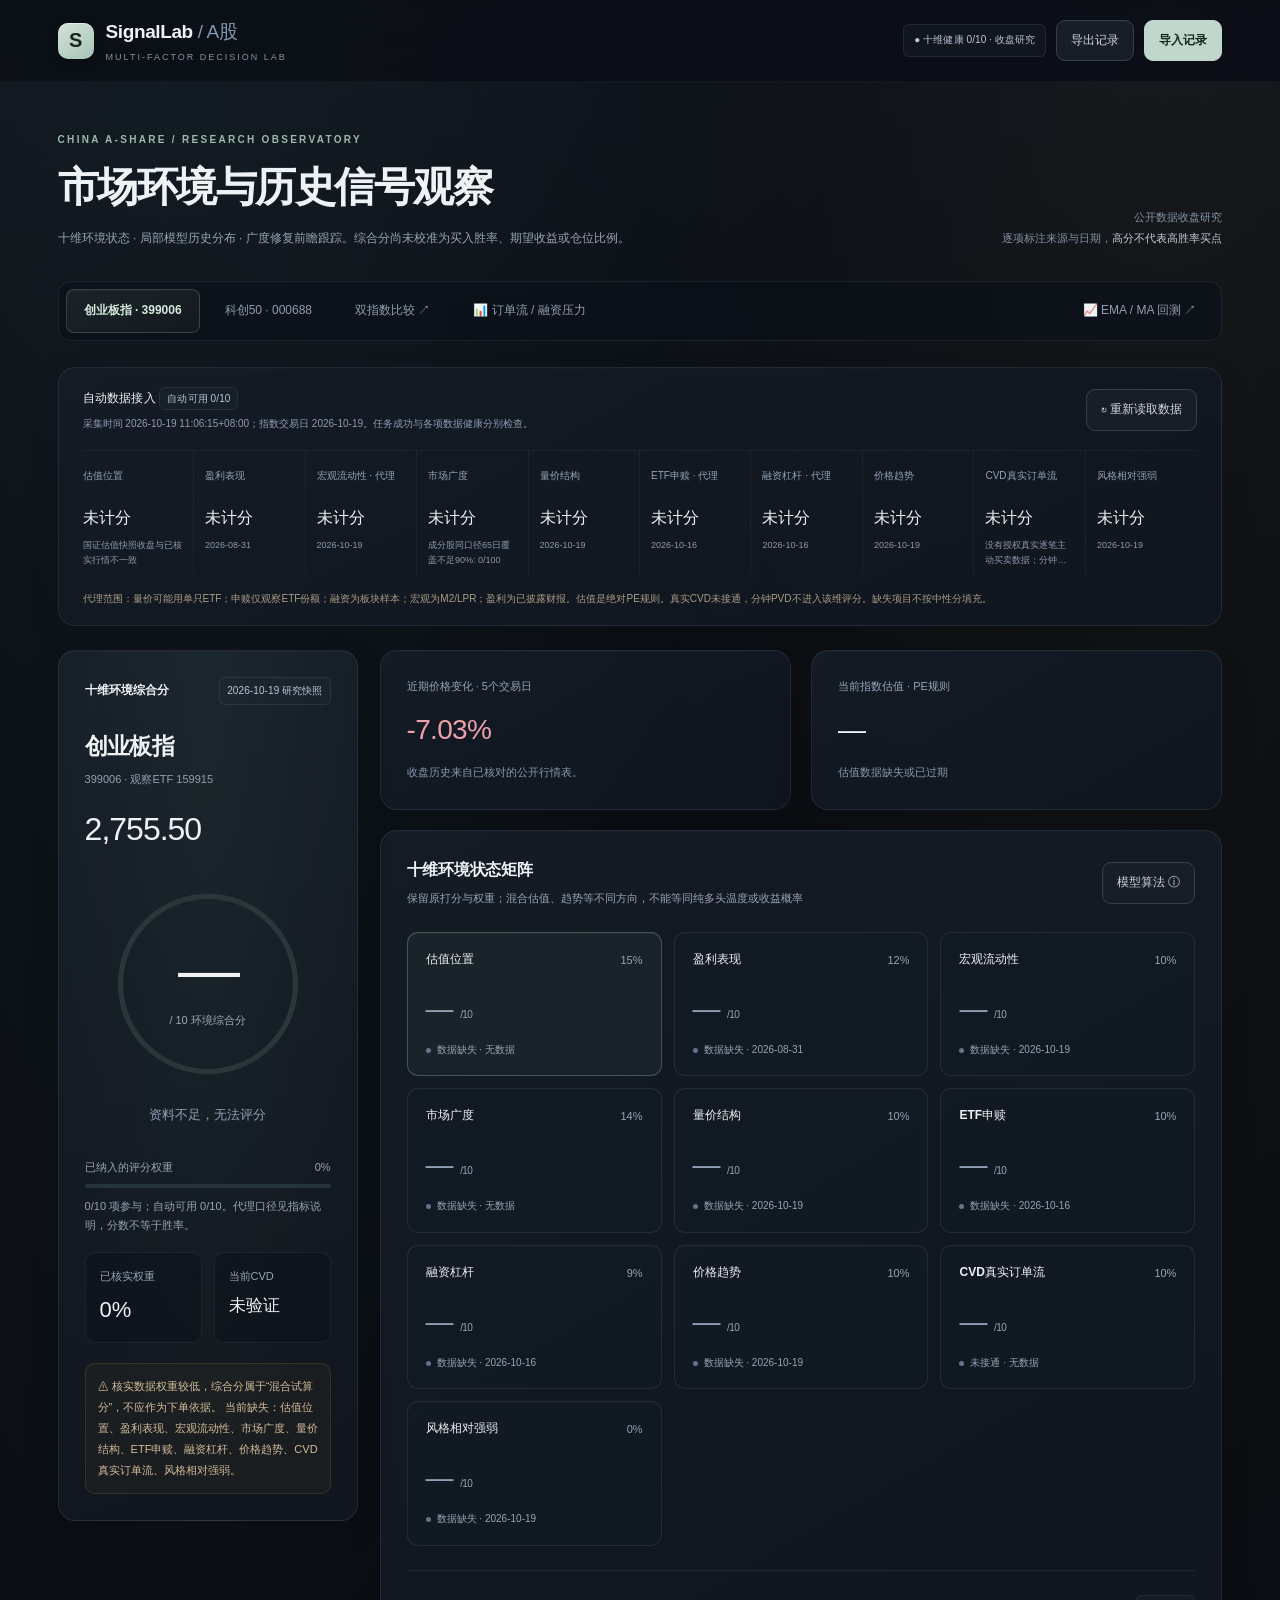
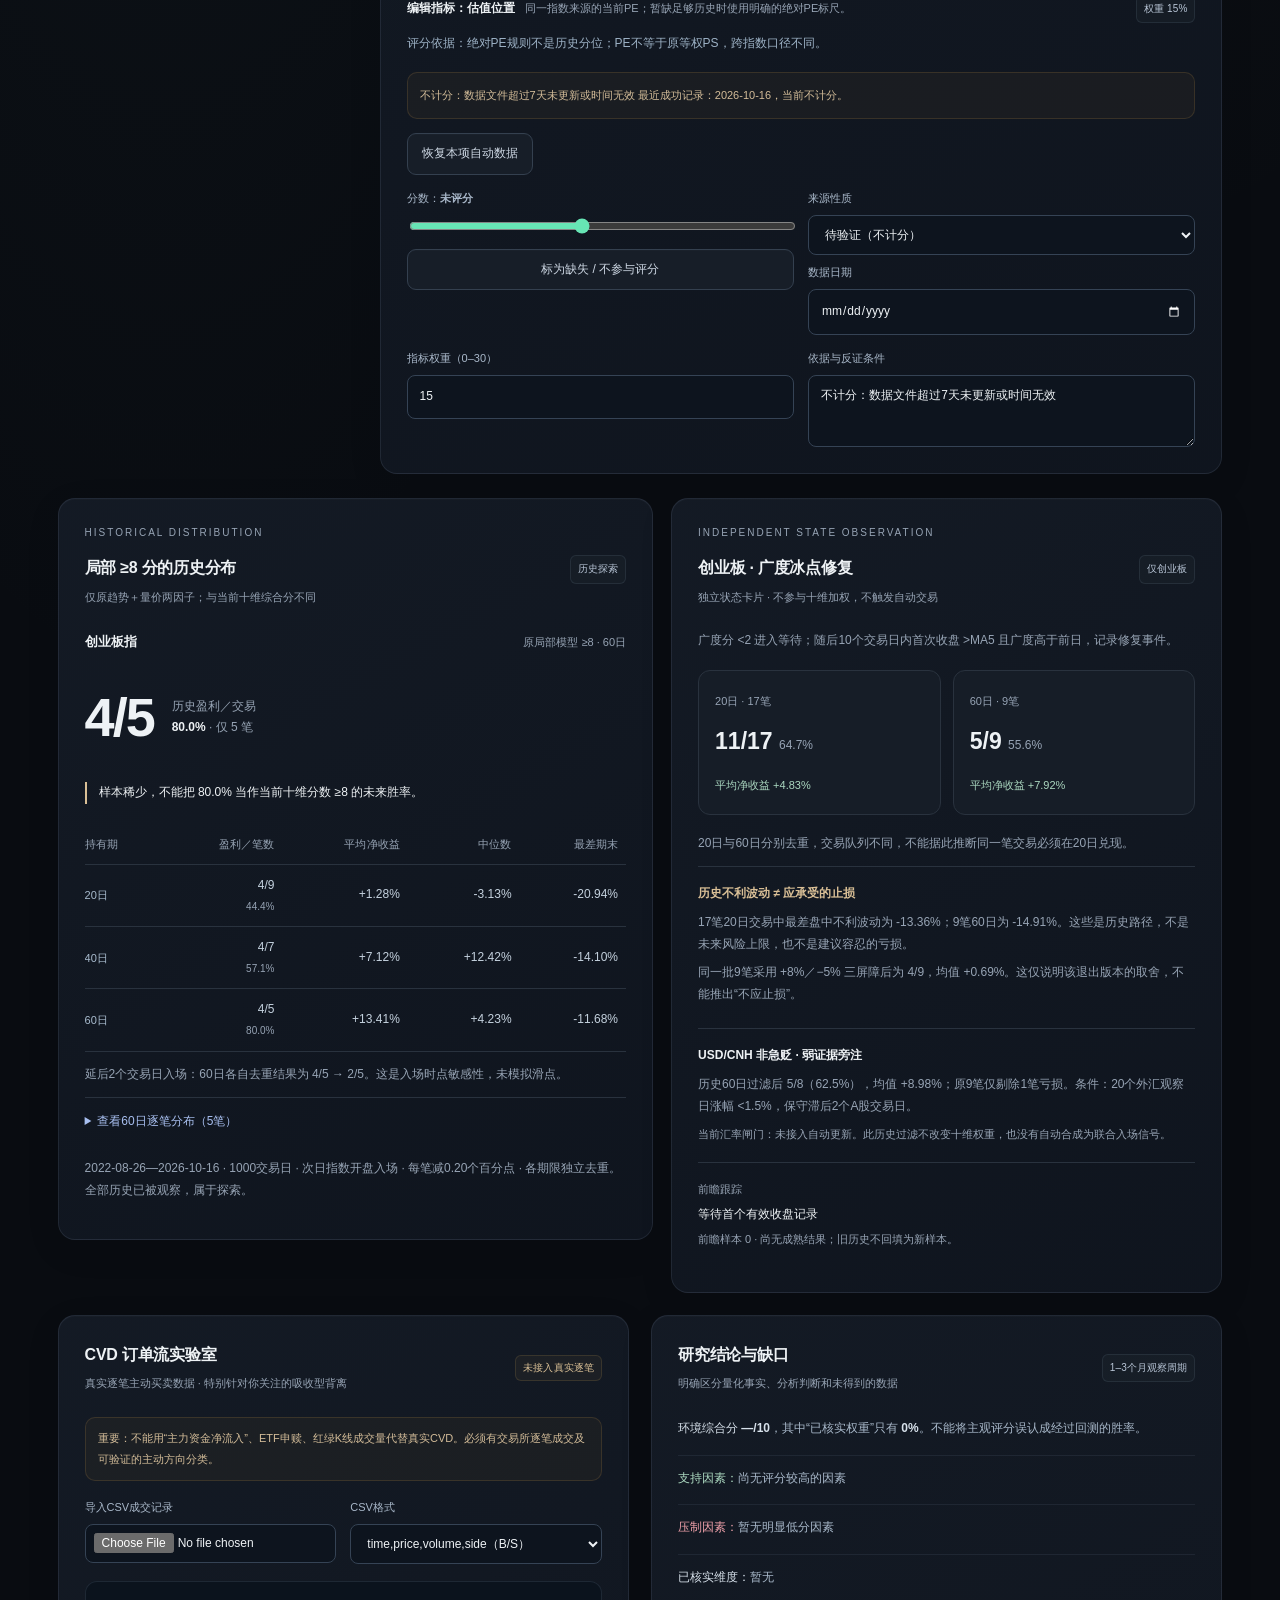
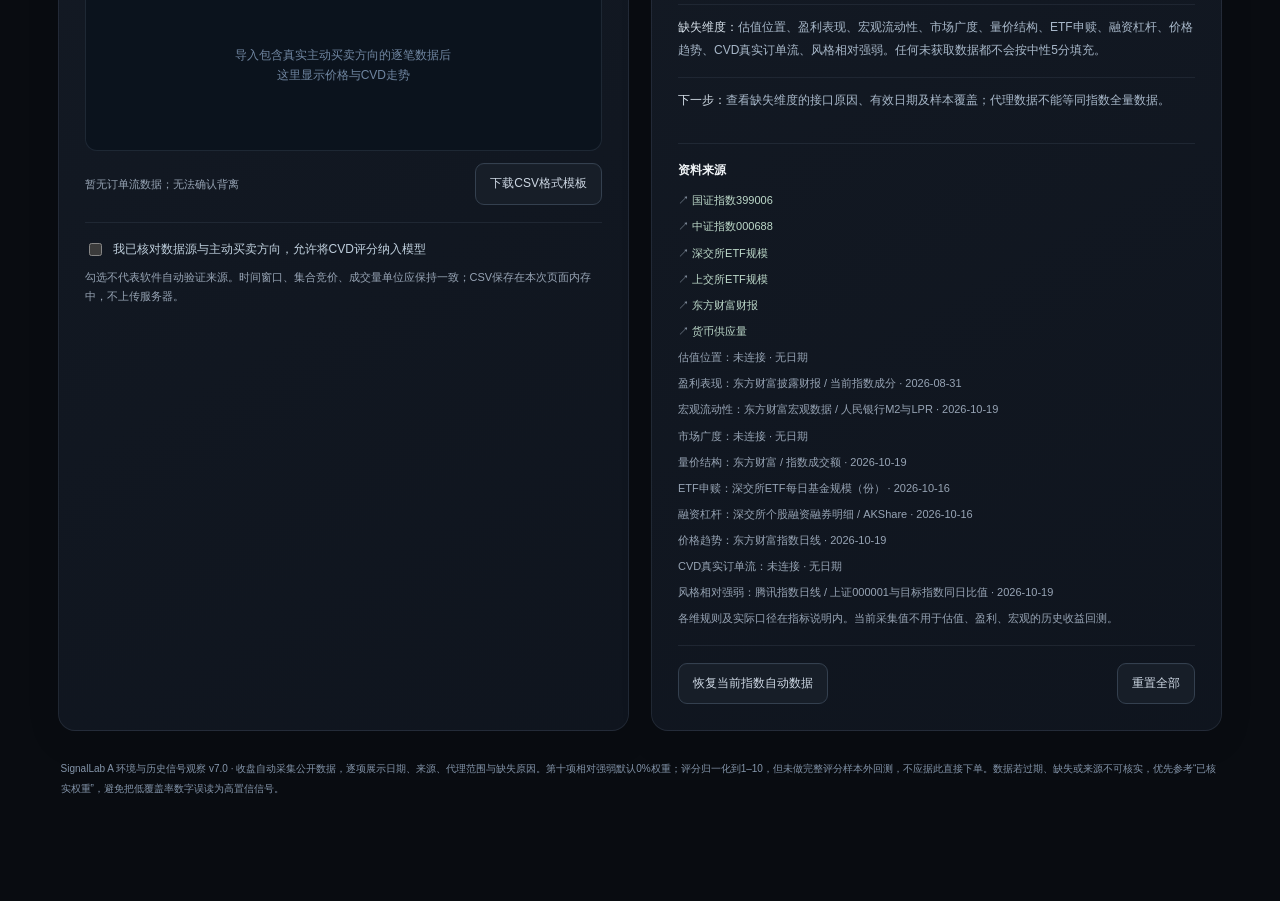
==== commit 09f8f347: "ui: separate environment scores from historical signal evidence Display frozen local-model return di" ====
--- a/index.html
+++ b/index.html
@@ -2,7 +2,7 @@
 <html lang="zh-CN">
 <head>
 <meta charset="utf-8"><meta name="viewport" content="width=device-width, initial-scale=1"><meta name="color-scheme" content="dark">
-<title>SignalLab A · 创业板 / 科创50 多因子买入评分</title>
+<title>SignalLab A · 市场环境与历史信号观察</title>
 <style>
 :root{--bg:#080c14;--bg2:#0d1421;--surface:#101928;--surface2:#151f30;--border:#273449;--text:#eaf0fa;--sub:#91a0b5;--green:#33d6a0;--red:#ff7789;--yellow:#f5c36b;--blue:#8eaaff;--shadow:0 24px 70px #03050a77}*{box-sizing:border-box}body{margin:0;font-family:Inter,-apple-system,BlinkMacSystemFont,"Segoe UI","PingFang SC","Microsoft YaHei",sans-serif;background:radial-gradient(ellipse at 80% 0%,#182641 0,transparent 34%),linear-gradient(160deg,#0b1019,#080c14 60%);color:var(--text);min-height:100vh}button,input,select{font:inherit}button{cursor:pointer}a{color:#a8c3ff;text-decoration:none}a:hover{text-decoration:underline}header{height:72px;border-bottom:1px solid #ffffff12;display:flex;align-items:center;justify-content:space-between;padding:0 4.5vw;gap:20px;position:sticky;top:0;background:#090f19ee;backdrop-filter:blur(18px);z-index:10}.logo{display:flex;align-items:center;gap:12px;font-weight:800;letter-spacing:.4px;font-size:19px}.logo-mark{width:35px;height:35px;display:grid;place-items:center;background:linear-gradient(145deg,#8cabff,#31d4a3);color:#08121c;border-radius:10px;font-weight:900}.logo small{font-size:11px;color:var(--sub);font-weight:500;display:block;letter-spacing:1.6px;margin-top:2px}.head-actions{display:flex;gap:10px;align-items:center;flex-wrap:wrap}.pill,.button{border:1px solid var(--border);background:var(--surface);color:var(--text);padding:9px 14px;border-radius:10px;font-size:12px}.pill{background:#25344677;color:#b9c7dc}.button:hover{border-color:#7498d1}.button.primary{border-color:transparent;color:#091e24;background:linear-gradient(105deg,#55e1b4,#b6e8c7);font-weight:800}.wrap{max-width:1520px;margin:auto;padding:32px 4.5vw 65px}.eyebrow{font-size:11px;letter-spacing:3px;text-transform:uppercase;color:#8db9df;font-weight:750}.intro{display:flex;justify-content:space-between;align-items:flex-end;gap:20px;margin-bottom:26px}.intro h1{font-size:clamp(25px,3vw,40px);letter-spacing:-1.3px;margin:9px 0 8px}.muted{color:var(--sub);font-size:13px;line-height:1.7}.snapshot{color:#adbbcb;font-size:12px;text-align:right}.snapshot strong{color:#fff}.tabs{display:flex;gap:10px;margin-bottom:22px}.tab{padding:14px 22px;border:1px solid var(--border);background:#111925;color:#b2bfd4;border-radius:12px;font-size:14px;font-weight:650}.tab.active{color:#e6fff8;background:#143429a8;border-color:#41d6a369}.dash{display:grid;grid-template-columns:370px minmax(0,1fr);gap:18px}.card{background:linear-gradient(165deg,#141d2c,#0c1421);border:1px solid var(--border);border-radius:17px;box-shadow:0 6px 20px #03050922;min-width:0}.card.pad{padding:23px}.score-card{background:radial-gradient(circle at 45% 35%,#1b423a55,transparent 51%),linear-gradient(160deg,#18263a,#0d1522);display:flex;flex-direction:column}.section-label{display:flex;align-items:center;justify-content:space-between;gap:8px;font-size:13px;font-weight:700}.tiny{font-size:11px;color:var(--sub);font-weight:500}.index-name{font-size:25px;font-weight:770;letter-spacing:-.6px;margin-top:20px}.index-code{font-size:13px;color:#b7c4d5}.price{font-size:35px;font-weight:760;margin-top:7px;font-variant-numeric:tabular-nums}.score-ring{width:240px;height:240px;margin:15px auto 6px;position:relative}.score-ring svg{width:100%;height:100%;transform:rotate(-90deg)}.score-ring .ring-bg{stroke:#2a3747;stroke-width:11;fill:none}.score-ring .ring-value{stroke:var(--green);stroke-width:11;stroke-linecap:round;fill:none;transition:stroke-dashoffset .5s}.ring-center{position:absolute;inset:0;display:flex;align-items:center;justify-content:center;flex-direction:column}.bigscore{font-size:68px;font-weight:810;letter-spacing:-4px;line-height:1}.outof{font-size:13px;color:var(--sub);margin-top:8px}.score-status{font-size:15px;font-weight:700;text-align:center;margin:4px 0 7px}.bar{height:7px;border-radius:20px;background:#26344a;overflow:hidden}.bar>div{height:100%;width:0%;background:linear-gradient(90deg,#8fa8ff,#53dfb4);transition:width .3s}.coverage{margin-top:20px}.subgrid{display:grid;grid-template-columns:1fr 1fr;gap:12px;margin-top:18px}.stat-mini{background:#0a1321bb;border:1px solid #28364b;border-radius:11px;padding:13px}.stat-mini label{font-size:11px;color:var(--sub);display:block}.stat-mini strong{font-size:23px;display:block;margin-top:7px}.note{font-size:11px;line-height:1.7;color:#a1b0c4;margin-top:20px;padding:12px;background:#101c2add;border:1px solid #2a3b50;border-radius:10px}.right{display:flex;flex-direction:column;gap:18px}.toprow{display:grid;grid-template-columns:1fr 1fr;gap:18px}.metric-title{color:#adc4e5;font-size:12px}.metric-number{font-size:27px;font-weight:770;margin:8px 0 6px}.metric-foot{font-size:11px;color:var(--sub);line-height:1.6}.panel-header{display:flex;align-items:center;justify-content:space-between;gap:10px;flex-wrap:wrap;margin-bottom:20px}.panel-header h2{font-size:18px;margin:0}.panel-header p{font-size:11px;color:var(--sub);margin:5px 0 0}.matrix{display:grid;grid-template-columns:repeat(3,minmax(0,1fr));gap:11px}.factor{border:1px solid #2a384c;border-radius:12px;background:#121d2ba5;text-align:left;color:var(--text);padding:16px;min-width:0;transition:transform .15s,border .15s;min-height:116px}.factor:hover{transform:translateY(-2px);border-color:#6584ad}.factor.selected{border-color:#4bd7ac;background:#1a342e6b}.factor .top{display:flex;justify-content:space-between;align-items:center;gap:5px}.factor strong{font-size:13px}.factor .point{font-size:25px;font-weight:800;margin-top:17px}.factor .point em{font-size:12px;color:var(--sub);font-style:normal;font-weight:500}.factor .fact-footer{font-size:10px;color:var(--sub);margin-top:9px;white-space:nowrap;overflow:hidden;text-overflow:ellipsis}.fact-footer i{display:inline-block;width:6px;height:6px;border-radius:50%;background:var(--yellow);margin-right:5px}.fact-footer i.verified{background:var(--green)}.fact-footer i.missing{background:#64748b}.flex-row{display:flex;justify-content:space-between;align-items:center;gap:10px}.factor-detail{margin-top:18px;border-top:1px solid #29384a;padding-top:18px}.detail-grid{display:grid;grid-template-columns:1fr 1fr;gap:14px}.fld{display:flex;flex-direction:column;gap:7px}.fld label{font-size:12px;color:#c0ccdc}.fld input,.fld select,.fld textarea{width:100%;color:#eaf0fa;background:#0a1321;border:1px solid #33445b;border-radius:9px;padding:11px 12px;font-size:13px;outline:none}.fld textarea{resize:vertical;min-height:72px}.fld input:focus,.fld select:focus,.fld textarea:focus{border-color:#67ceb0}.fld input[type=range]{accent-color:#67e5b5;padding:0;background:transparent;cursor:pointer}.fld.check{flex-direction:row;align-items:center}.fld.check input{width:auto}.divider{height:1px;background:#273446;margin:17px 0}.lab{display:grid;grid-template-columns:1fr 1fr;gap:18px;margin-top:18px}.legend{display:flex;gap:10px;flex-wrap:wrap;color:var(--sub);font-size:11px}.dot{display:inline-block;width:8px;height:8px;border-radius:50%;margin-right:5px;background:var(--green)}.dot.warn{background:var(--yellow)}.dot.none{background:#687a90}.smalllist{display:flex;flex-direction:column;gap:11px}.item{border-bottom:1px solid #ffffff11;padding-bottom:10px;font-size:12px;line-height:1.6;color:#b9c8db}.item:last-child{border:0}.item strong{color:#e6f3ff}.source-list{display:flex;flex-direction:column;gap:8px;font-size:11px;color:var(--sub)}.source-list a{word-break:break-all}.status-flag{font-size:10px;border-radius:6px;padding:4px 7px;background:#294039;color:#a9e6cb;font-weight:650}.status-flag.warn{background:#4a381d;color:#f5d09a}.badge-mini{font-size:10px;background:#263246;border-radius:6px;padding:5px 7px;color:#bfccdc}.mini-input{width:100px!important}.footer{color:#8393a8;font-size:11px;line-height:1.9;margin:22px 3px}.alert{background:#24201a;color:#f1d6a2;border:1px solid #6b522d;border-radius:10px;padding:10px 12px;font-size:12px;line-height:1.6}.cvd-chart{height:170px;border:1px solid #29384c;background:#0b1521;border-radius:12px;overflow:hidden;position:relative}.cvd-chart svg{width:100%;height:100%}.toast{position:fixed;bottom:25px;left:50%;transform:translateX(-50%);padding:12px 18px;background:#213a34;border:1px solid #46cc9b;border-radius:9px;font-size:12px;box-shadow:var(--shadow);display:none;z-index:99}.help{border-bottom:1px dotted #7588a2;cursor:help}.hidden{display:none!important}@media(max-width:1100px){.dash{grid-template-columns:320px minmax(0,1fr)}.matrix{grid-template-columns:repeat(2,minmax(0,1fr))}}@media(max-width:800px){header{padding:0 18px;height:auto;min-height:62px}.head-actions .pill{display:none}.wrap{padding:22px 15px 55px}.intro{align-items:flex-start;flex-direction:column}.snapshot{text-align:left}.dash,.lab,.toprow{grid-template-columns:1fr}.score-card{display:grid;grid-template-columns:1fr 1fr;gap:10px}.score-card>.section-label,.score-card>.index-name,.score-card>.index-code,.score-card>.price,.score-card>.coverage,.score-card>.subgrid,.score-card>.note,.score-card>.score-status{grid-column:1/-1}.score-ring{grid-row:5;margin:0 auto;grid-column:1/-1;width:205px;height:205px}.bigscore{font-size:62px}.matrix{grid-template-columns:repeat(2,minmax(0,1fr))}.card.pad{padding:18px}}@media(max-width:420px){.tabs{gap:7px}.tab{flex:1;padding:13px 7px;font-size:12px}.head-actions .button{padding:8px 8px;font-size:11px}.detail-grid{grid-template-columns:1fr}.factor{padding:12px;min-height:100px}.factor strong{font-size:12px}.factor .point{font-size:21px}}
 
@@ -19,29 +19,33 @@
 @media(max-width:680px){.main-module-tabs{gap:8px}.main-module-tabs .tab{padding:11px 12px;font-size:12px}.flow-shell{border:0;border-radius:0}.flow-frame{min-height:1500px}}
 .main-module-tabs a.bt-open{display:inline-flex;align-items:center;text-decoration:none;color:#a8e7cf;border:1px solid #286c66;background:#0d2d31}
 </style>
-<link rel="stylesheet" href="./theme.css?v=20261019-ten">
+<link rel="stylesheet" href="./theme.css?v=20261019-evidence">
 </head>
 <body data-theme="nocturne">
 <header><div class="logo"><div class="logo-mark">S</div><div>SignalLab <span style="font-weight:400;color:#8098b0">/ A股</span><small>MULTI-FACTOR DECISION LAB</small></div></div><div class="head-actions"><span class="pill">● 收盘研究 · 数据待载入</span><button class="button" id="exportBtn">导出记录</button><button class="button primary" id="importBtn">导入记录</button><input type="file" id="fileInput" accept=".json" hidden></div></header>
 <main class="wrap">
-<div class="intro"><div><div class="eyebrow">CHINA A-SHARE / MARKET INTELLIGENCE</div><h1>现在，是好的买点吗？</h1><div class="muted">趋势 · 估值 · 市场广度 · ETF资金 · 融资杠杆 · <span style="color:var(--green)">真实 CVD 背离</span>，合成 1–10 分买入吸引力。</div></div><div class="snapshot">公开数据自动研究<br>逐项标注来源与日期，<strong>不是实时交易信号</strong></div></div>
+<div class="intro"><div><div class="eyebrow">CHINA A-SHARE / RESEARCH OBSERVATORY</div><h1>市场环境与历史信号观察</h1><div class="muted">十维环境状态 · 局部模型历史分布 · 广度修复前瞻跟踪。综合分尚未校准为买入胜率、期望收益或仓位比例。</div></div><div class="snapshot">公开数据收盘研究<br>逐项标注来源与日期，<strong>高分不代表高胜率买点</strong></div></div>
 <div class="tabs main-module-tabs"><button class="tab active" data-index="cy">创业板指 · 399006</button><button class="tab" data-index="kc">科创50 · 000688</button><button class="tab" id="compareTab">双指数比较 ↗</button><button class="tab" id="flowTab" type="button" aria-controls="flowView" aria-expanded="false">📊 订单流 / 融资压力</button><a class="tab bt-open" href="./backtest.html">📈 EMA / MA 回测 ↗</a></div>
 <div id="scoreDashboard">
   <section class="live-panel" id="autoFeedPanel" aria-live="polite"><div class="live-row"><div><div class="live-head">自动数据接入 <span class="badge-mini" id="feedBadge">尚未同步</span></div><div class="live-meta" id="feedMeta">需要运行 update_data.py 更新 data.js，或启用GitHub Actions定时任务。</div></div><button class="button" id="feedRefresh">↻ 重新读取数据</button></div><div id="feedMetrics" class="live-metrics"></div><div class="live-warn" id="feedWarning">这是收盘数据更新版；其他暂未接入的项目不会冒充实时数据。</div></section>
 <div class="dash">
- <section class="card pad score-card"><div class="section-label">综合买入吸引力 <span class="badge-mini" id="scenarioTag">研究快照</span></div><div class="index-name" id="indexName">创业板指</div><div class="index-code" id="indexCode">399006 · 观察ETF 159915</div><div class="price" id="indexPrice">—</div>
-  <div class="score-ring"><svg viewBox="0 0 240 240"><circle class="ring-bg" cx="120" cy="120" r="101"/><circle id="ringValue" class="ring-value" cx="120" cy="120" r="101" stroke-dasharray="634.602" stroke-dashoffset="634.602"/></svg><div class="ring-center"><span class="bigscore" id="scoreValue">—</span><span class="outof">/ 10 买入吸引力</span></div></div>
+ <section class="card pad score-card"><div class="section-label">十维环境综合分 <span class="badge-mini" id="scenarioTag">研究快照</span></div><div class="index-name" id="indexName">创业板指</div><div class="index-code" id="indexCode">399006 · 观察ETF 159915</div><div class="price" id="indexPrice">—</div>
+  <div class="score-ring"><svg viewBox="0 0 240 240"><circle class="ring-bg" cx="120" cy="120" r="101"/><circle id="ringValue" class="ring-value" cx="120" cy="120" r="101" stroke-dasharray="634.602" stroke-dashoffset="634.602"/></svg><div class="ring-center"><span class="bigscore" id="scoreValue">—</span><span class="outof">/ 10 环境综合分</span></div></div>
   <div class="score-status" id="scoreStatus">正在计算...</div>
   <div class="coverage"><div class="flex-row"><span class="tiny">已纳入的评分权重</span><span id="coverNum" class="tiny">—</span></div><div class="bar" style="margin-top:8px"><div id="coverBar"></div></div><div class="tiny" style="margin-top:9px" id="coverageNote">数据完整度和分数分开计算。</div></div>
   <div class="subgrid"><div class="stat-mini"><label>已核实权重</label><strong id="verifiedScore">—</strong></div><div class="stat-mini"><label>当前CVD</label><strong id="cvdState" style="font-size:17px">待验证</strong></div></div><div class="note" id="adviceText">评分不是未来收益率，也不是交易指令。</div>
  </section>
  <div class="right">
   <div class="toprow"><div class="card pad"><div class="metric-title">近期价格变化 · 5个交易日</div><div class="metric-number" id="fiveDay">—</div><div class="metric-foot" id="trendDesc">收盘历史来自已核对的公开行情表。</div></div><div class="card pad"><div class="metric-title">当前指数估值 · PE规则</div><div class="metric-number" id="valuationText">—</div><div class="metric-foot" id="valuationDesc">来源各自定义PE，关注日期与计算口径。</div></div></div>
-  <section class="card pad"><div class="panel-header"><div><h2>十维评分矩阵</h2><p>点开任意指标修改分数、依据及权重；修改后自动重算</p></div><button class="button" id="methodBtn">模型算法 ⓘ</button></div><div class="matrix" id="factorMatrix"></div>
+  <section class="card pad"><div class="panel-header"><div><h2>十维环境状态矩阵</h2><p>保留原打分与权重；混合估值、趋势等不同方向，不能等同纯多头温度或收益概率</p></div><button class="button" id="methodBtn">模型算法 ⓘ</button></div><div class="matrix" id="factorMatrix"></div>
     <div id="factorEditor" class="factor-detail"></div>
   </section>
  </div>
 </div>
+<section class="research-evidence" aria-label="冻结历史研究与独立状态观察">
+ <article class="card pad evidence-card"><div class="evidence-kicker">HISTORICAL DISTRIBUTION</div><div class="panel-header"><div><h2>局部 ≥8 分的历史分布</h2><p>仅原趋势＋量价两因子；与当前十维综合分不同</p></div><span class="badge-mini">历史探索</span></div><div id="localModelEvidence"></div></article>
+ <article class="card pad evidence-card"><div class="evidence-kicker">INDEPENDENT STATE OBSERVATION</div><div class="panel-header"><div><h2>创业板 · 广度冰点修复</h2><p>独立状态卡片 · 不参与十维加权，不触发自动交易</p></div><span class="badge-mini">仅创业板</span></div><div id="breadthEvidence"></div><div class="evidence-live" aria-live="polite"><span class="tiny">前瞻跟踪</span><strong id="forwardObservationStatus">正在读取记录状态…</strong><div class="tiny" id="forwardObservationMeta">尚无经过确认的当前事件。</div></div></article>
+</section>
 <div class="lab">
  <section class="card pad"><div class="panel-header"><div><h2>CVD 订单流实验室</h2><p>真实逐笔主动买卖数据 · 特别针对你关注的吸收型背离</p></div><span class="status-flag warn" id="cvdTag">未接入真实逐笔</span></div>
  <div class="alert">重要：不能用“主力资金净流入”、ETF申赎、红绿K线成交量代替真实CVD。必须有交易所逐笔成交及可验证的主动方向分类。</div>
@@ -51,9 +55,9 @@
  <div class="divider"></div><label class="fld check"><input type="checkbox" id="cvdTrust"><span style="font-size:12px;color:#c0d0de">我已核对数据源与主动买卖方向，允许将CVD评分纳入模型</span></label>
  <div class="tiny" style="margin-top:9px">勾选不代表软件自动验证来源。时间窗口、集合竞价、成交量单位应保持一致；CSV保存在本次页面内存中，不上传服务器。</div>
  </section>
- <section class="card pad"><div class="panel-header"><div><h2>研究结论与缺口</h2><p>明确区分量化事实、分析判断和未得到的数据</p></div><span class="badge-mini">3–6个月持有周期</span></div><div class="smalllist" id="insights"></div><div class="divider"></div><div class="section-label" style="margin-bottom:10px">资料来源</div><div class="source-list" id="sources"></div><div class="divider"></div><div class="flex-row" style="flex-wrap:wrap"><button class="button" id="resetCurrent">恢复当前指数自动数据</button><button class="button" id="resetAll">重置全部</button></div></section>
+ <section class="card pad"><div class="panel-header"><div><h2>研究结论与缺口</h2><p>明确区分量化事实、分析判断和未得到的数据</p></div><span class="badge-mini">1–3个月观察周期</span></div><div class="smalllist" id="insights"></div><div class="divider"></div><div class="section-label" style="margin-bottom:10px">资料来源</div><div class="source-list" id="sources"></div><div class="divider"></div><div class="flex-row" style="flex-wrap:wrap"><button class="button" id="resetCurrent">恢复当前指数自动数据</button><button class="button" id="resetAll">重置全部</button></div></section>
 </div>
-<div class="footer">SignalLab A 十维研究 v6.1 · 收盘自动采集公开数据，逐项展示日期、来源、代理范围与缺失原因。第十项相对强弱默认0%权重；评分归一化到1–10，但未做完整评分样本外回测，不应据此直接下单。数据若过期、缺失或来源不可核实，优先参考“已核实权重”，避免把低覆盖率数字误读为高置信信号。</div>
+<div class="footer">SignalLab A 环境与历史信号观察 v7.0 · 收盘自动采集公开数据，逐项展示日期、来源、代理范围与缺失原因。第十项相对强弱默认0%权重；评分归一化到1–10，但未做完整评分样本外回测，不应据此直接下单。数据若过期、缺失或来源不可核实，优先参考“已核实权重”，避免把低覆盖率数字误读为高置信信号。</div>
 </div>
 <section id="flowView" hidden aria-label="订单流与融资压力实验室">
  <div class="flow-shell">
@@ -63,6 +67,7 @@
 </section>
 </main><div class="toast" id="toast"></div>
 <script src="./data.js"></script>
+<script src="./research-evidence.js?v=20261019"></script>
 <script>
 'use strict';
 const KEY='signallab_a_v2'; // v1自定义快照仍保留在浏览器，v2不继承旧占位分
@@ -86,11 +91,39 @@
 function save(){try{localStorage.setItem(KEY,JSON.stringify(db))}catch(e){toast('浏览器禁止持久化，请用「导出记录」保存')}}
 function toast(msg){const el=$('#toast');el.textContent=msg;el.style.display='block';clearTimeout(window._toast);window._toast=setTimeout(()=>el.style.display='none',2400)}
 function scoreOf(key){const facts=db[key].factors;let sum=0,weight=0,verified=0,available=0;for(const f of FACTORS){let m=facts[f.id];if(m&&Number.isFinite(m.score)&&m.kind!=='missing'){let w=Number.isFinite(m.weight)?clamp(m.weight,0,30):f.weight;sum+=m.score*w;weight+=w;available+=w;if(m.kind==='verified')verified+=w}}let all=FACTORS.reduce((s,f)=>s+(Number.isFinite(facts[f.id]?.weight)?clamp(facts[f.id].weight,0,30):f.weight),0);return {score:weight?sum/weight:null,coverage:all?weight/all:0,verified:all?verified/all:0,count:FACTORS.filter(f=>facts[f.id]?.score!=null&&(facts[f.id].weight??f.weight)>0).length}}
-function status(score){if(score==null)return '资料不足，无法评分';if(score>=8)return '观察级别：买入吸引力较高';if(score>=6.5)return '观察级别：偏积极，等待确认';if(score>=5)return '观察级别：中性，等待更好信号';if(score>=3.5)return '观察级别：谨慎，尚未企稳';return '观察级别：弱势，风险优先'}
+function status(score){if(score==null)return '资料不足，无法评分';if(score>=8)return '环境综合分处于高位 · 不代表买点';if(score>=6.5)return '环境综合分偏高 · 胜率未校准';if(score>=5)return '环境综合分居中 · 胜率未校准';if(score>=3.5)return '环境综合分偏低 · 胜率未校准';return '环境综合分处于低位 · 不代表底部'}
 function color(score){return score==null?'#91a0b5':score>=6.5?'#41dba5':score>=4.5?'#eac176':'#ff8794'}
 function render(){let d=db[current],s=scoreOf(current),known=(s.verified*100).toFixed(0);$('#indexName').textContent=d.name;$('#indexCode').textContent=`${d.code} · 观察ETF ${d.etf}`;$('#indexPrice').textContent=(Number.isFinite(d.price)?d.price.toLocaleString('zh-CN',{minimumFractionDigits:2,maximumFractionDigits:2}):'—');$('#scoreValue').textContent=s.score==null?'—':s.score.toFixed(1);$('#ringValue').style.strokeDashoffset=634.602*(1-(s.score==null?0:s.score/10));$('#ringValue').style.stroke=color(s.score);$('#scoreStatus').textContent=status(s.score);$('#scoreStatus').style.color=color(s.score);$('#coverNum').textContent=Math.round(s.coverage*100)+'%';$('#coverBar').style.width=(s.coverage*100)+'%';$('#verifiedScore').textContent=known+'%';$('#coverageNote').textContent=`${s.count}/10 项参与；自动可用 ${FACTORS.filter(f=>d.factors[f.id].mode!=='manual'&&d.factors[f.id].score!=null).length}/10。代理口径见指标说明，分数不等于胜率。`;
 $('#fiveDay').textContent=Number.isFinite(d.fiveDay)?(d.fiveDay>=0?'+':'')+d.fiveDay.toFixed(2)+'%':'—';$('#fiveDay').style.color=Number.isFinite(d.fiveDay)?(d.fiveDay<0?'var(--red)':'var(--green)'):'var(--sub)';$('#valuationText').textContent=d.valuation.text;$('#valuationDesc').textContent=d.valuation.desc;$('#cvdState').textContent=d.factors.cvd.kind==='verified'?'已录入':'未验证';$('#scenarioTag').textContent=d.date+' 研究快照';$('#adviceText').textContent=(s.verified<0.5?'⚠ 核实数据权重较低，综合分属于“混合试算分”，不应作为下单依据。':'多个数据维度获得了核实，仍需验证信号稳定性。')+' 当前缺失：'+FACTORS.filter(f=>d.factors[f.id].score==null).map(f=>f.name).join('、')+'。';
-renderFactors();renderEditor();renderInsights();renderSources();document.querySelectorAll('.tab[data-index]').forEach(x=>x.classList.toggle('active',x.dataset.index===current));$('#cvdTag').textContent=d.factors.cvd.kind==='verified'?'已纳入订单流':'未接入真实逐笔';$('#cvdTag').classList.toggle('warn',d.factors.cvd.kind!=='verified')}
+renderFactors();renderEditor();renderInsights();renderSources();renderResearchEvidence();document.querySelectorAll('.tab[data-index]').forEach(x=>x.classList.toggle('active',x.dataset.index===current));$('#cvdTag').textContent=d.factors.cvd.kind==='verified'?'已纳入订单流':'未接入真实逐笔';$('#cvdTag').classList.toggle('warn',d.factors.cvd.kind!=='verified')}
+function renderResearchEvidence(){
+ const doc=window.SIGNAL_RESEARCH_EVIDENCE,host=$('#localModelEvidence'),breadth=$('#breadthEvidence');
+ if(!doc?.indices?.[current]?.original_two8||!doc?.breadth){host.textContent='历史研究摘要未载入；不以当前分数补算历史胜率。';breadth.textContent='独立观察历史暂不可用。';return}
+ const pct=v=>Number.isFinite(v)?(v>=0?'+':'')+v.toFixed(2)+'%':'—',rate=q=>Number.isFinite(q?.win_pct)?q.win_pct.toFixed(1)+'%':'—';
+ const count=q=>`${q.wins}/${q.n}`,local=doc.indices[current],h=local.original_two8['60'];
+ const table=series=>`<div class="evidence-table-wrap"><table class="evidence-table"><caption class="sr-only">固定持有期的历史收益分布，每个持有期独立去重</caption><thead><tr><th scope="col">持有期</th><th scope="col">盈利／笔数</th><th scope="col">平均净收益</th><th scope="col">中位数</th><th scope="col">最差期末</th></tr></thead><tbody>${['20','40','60'].map(n=>{const q=series[n];return `<tr><th scope="row">${n}日</th><td>${count(q)} <small>${rate(q)}</small></td><td>${pct(q.mean_net_pct)}</td><td>${pct(q.median_net_pct)}</td><td>${pct(q.worst_net_pct)}</td></tr>`}).join('')}</tbody></table></div>`;
+ host.innerHTML=`<div class="evidence-heading"><strong>${esc(local.name)}</strong><span>原局部模型 ≥8 · 60日</span></div><div class="evidence-reading"><strong>${count(h)}</strong><span>历史盈利／交易<br><b>${rate(h)}</b> · 仅 ${h.n} 笔</span></div><p class="evidence-caveat">样本稀少，不能把 ${rate(h)} 当作当前十维分数 ≥8 的未来胜率。</p>${table(local.original_two8)}<p class="evidence-note">延后2个交易日入场：60日各自去重结果为 ${count(h)} → ${count(local.delay3_60)}。这是入场时点敏感性，未模拟滑点。</p><details class="evidence-details"><summary>查看60日逐笔分布（${h.n}笔）</summary><ul>${h.trades.map(t=>`<li><span>${esc(t.signal)} 信号 → ${esc(t.exit)} 退出</span><strong>${pct(t.net_pct)}</strong></li>`).join('')}</ul></details><p class="evidence-note">${esc(doc.window[0])}—${esc(doc.window[1])} · ${doc.sessions}交易日 · 次日指数开盘入场 · 每笔减0.20个百分点 · 各期限独立去重。全部历史已被观察，属于探索。</p>`;
+ const b20=doc.breadth['20'],b60=doc.breadth['60'],fx=doc.fx.pass60;
+ breadth.innerHTML=`<p class="evidence-rule">广度分 &lt;2 进入等待；随后10个交易日内首次收盘 &gt;MA5 且广度高于前日，记录修复事件。</p><div class="evidence-stats"><div><span>20日 · ${b20.n}笔</span><strong>${count(b20)} <small>${rate(b20)}</small></strong><em>平均净收益 ${pct(b20.mean_net_pct)}</em></div><div><span>60日 · ${b60.n}笔</span><strong>${count(b60)} <small>${rate(b60)}</small></strong><em>平均净收益 ${pct(b60.mean_net_pct)}</em></div></div><p class="evidence-note">20日与60日分别去重，交易队列不同，不能据此推断同一笔交易必须在20日兑现。</p><div class="evidence-risk"><strong>历史不利波动 ≠ 应承受的止损</strong><p>17笔20日交易中最差盘中不利波动为 ${pct(b20.worst_min_price_change_pct)}；9笔60日为 ${pct(b60.worst_min_price_change_pct)}。这些是历史路径，不是未来风险上限，也不是建议容忍的亏损。</p><p>同一批9笔采用 +8%／−5% 三屏障后为 ${doc.barrier_same9.wins}/${doc.barrier_same9.n}，均值 ${pct(doc.barrier_same9.mean_net_pct)}。这仅说明该退出版本的取舍，不能推出“不应止损”。</p></div><div class="evidence-fx"><strong>USD/CNH 非急贬 · 弱证据旁注</strong><p>历史60日过滤后 ${fx.wins}/${fx.n}（${rate(fx)}），均值 ${pct(fx.mean_net_pct)}；原9笔仅剔除1笔亏损。条件：20个外汇观察日涨幅 &lt;1.5%，保守滞后2个A股交易日。</p><span class="tiny">当前汇率闸门：未接入自动更新。此历史过滤不改变十维权重，也没有自动合成为联合入场信号。</span></div>`;
+}
+function forwardObservationView(doc,latest){
+ if(doc?.status==='failed')return {title:'前瞻日志更新失败',meta:'未确认当前状态；历史研究数据仍单独保留。'};
+ const summary=doc?.summary;if(summary?.version!=='cy-breadth-repair-forward-v1'||!Number.isInteger(summary.observations)||summary.observations<0)return {title:'前瞻记录暂不可用',meta:'无法核对日志版本或样本量。'};
+ if(summary.observations===0)return {title:'等待首个有效收盘记录',meta:'前瞻样本 0 · 尚无成熟结果；旧历史不回填为新样本。'};
+ if(!latest||!/^\d{4}-\d{2}-\d{2}$/.test(latest.date)||!latest.state_after)return {title:'前瞻记录待核对',meta:'汇总存在，但最新状态明细尚未确认。'};
+ const title=latest.event===true?'该日记录到广度修复事件':latest.state_after.setup_date?'该日处于冰点修复等待期':'该日未记录修复事件';
+ const mature=['20','60'].map(n=>{const q=summary.horizons?.[n]?.all_events;return `${n}日已成熟 ${Number.isInteger(q?.n)?q.n:0} 个原始事件`}).join(' · ');
+ return {title:`${latest.date} · ${title}`,meta:`${mature}。原始事件可能重叠；日志不等于当前买入指令。${latest.ohlc_error?' 当日价格有缺口。':''}`};
+}
+async function loadForwardObservation(){
+ const paint=v=>{$('#forwardObservationStatus').textContent=v.title;$('#forwardObservationMeta').textContent=v.meta};
+ if(typeof fetch!=='function'){paint({title:'前瞻记录暂不可用',meta:'无法读取日志；不以历史样本推断当前状态。'});return}
+ const controller=typeof AbortController==='function'?new AbortController():null,timer=controller?setTimeout(()=>controller.abort(),8000):null;
+ try{const r=await fetch('./research/forward/status.json',{cache:'no-store',...(controller?{signal:controller.signal}:{})});if(!r.ok)throw Error('status unavailable');const doc=await r.json();let latest=null;
+  if(doc.status!=='failed'&&doc.summary?.observations>0){const response=await fetch('./research/forward/observations.jsonl',{cache:'no-store',...(controller?{signal:controller.signal}:{})});if(!response.ok)throw Error('ledger unavailable');const body=await response.text();if(body.length>4000000)throw Error('ledger too large');const lines=body.trim().split(/\r?\n/);if(lines.length!==doc.summary.observations)throw Error('ledger count mismatch');latest=JSON.parse(lines.at(-1));}
+  paint(forwardObservationView(doc,latest));
+ }catch(e){paint({title:'前瞻记录暂不可用',meta:'未能确认最新日志。历史胜率与当前事件状态分开展示。'});}finally{if(timer)clearTimeout(timer)}
+}
 function renderFactors(){const d=db[current];$('#factorMatrix').innerHTML=FACTORS.map(f=>{let m=d.factors[f.id];let val=m.score;let label=m.mode==='manual'?'手动判断':m.score==null?(m.status==='not_connected'?'未接通':'数据缺失'):f.id==='relative'?'观察·待验证':m.proxy?'自动·代理':'自动·数据规则';return `<button class="factor ${f.id===selected?'selected':''}" data-factor="${f.id}" title="${esc(m.note)}"><div class="top"><strong>${esc(f.name)}</strong><span class="tiny">${m.weight??f.weight}%</span></div><div class="point" style="color:${color(val)}">${val==null?'—':Number(val).toFixed(1)}<em> /10</em></div><div class="fact-footer"><i class="${m.kind}"></i>${label} · ${esc(m.date||'无数据')}</div></button>`}).join('');document.querySelectorAll('.factor').forEach(el=>el.addEventListener('click',()=>{selected=el.dataset.factor;renderFactors();renderEditor()}))}
 function renderEditor(){const f=FACTORS.find(x=>x.id===selected),m=db[current].factors[f.id],isCvd=f.id==='cvd';let str=`<div class="section-label"><div>编辑指标：${esc(f.name)} <span class="tiny" style="margin-left:7px">${esc(f.desc)}</span></div><span class="badge-mini">权重 ${(m.weight??f.weight)}%</span></div><div style="font-size:12px;color:#9db2c6;line-height:1.8;margin:10px 0 17px">评分依据：${esc(f.basis)}</div>`;
 str+=`<div class="note" style="margin:0 0 14px">${esc(m.note)}${m.lastGood?' 最近成功记录：'+esc(m.lastGood.date||'')+'，当前不计分。':''}</div><button class="button" id="restoreAuto" style="margin-bottom:14px">恢复本项自动数据</button><div class="detail-grid"><div class="fld"><label>分数：<strong id="editPoint">${m.score==null?'未评分':Number(m.score).toFixed(1)+' / 10'}</strong></label><input type="range" id="editSlider" min="1" max="10" step="0.1" value="${m.score??5}" ${isCvd&&!hasVerifiedTrade?'disabled':''}><button class="button" id="clearScore" style="margin-top:4px">标为缺失 / 不参与评分</button></div><div class="fld"><label>来源性质</label><select id="editKind"><option value="judgment" ${m.kind==='judgment'?'selected':''}>分析判断（主观）</option><option value="verified" ${m.kind==='verified'?'selected':''}>有来源核实（数据+规则）</option><option value="missing" ${m.kind==='missing'?'selected':''}>待验证（不计分）</option></select><label>数据日期</label><input type="date" id="editDate" value="${esc(m.date||'')}"></div><div class="fld"><label>指标权重（0–30）</label><input id="editWeight" type="number" min="0" max="30" step="1" value="${m.weight??f.weight}"></div><div class="fld"><label>依据与反证条件</label><textarea id="editNote">${esc(m.note)}</textarea></div></div>`;
@@ -105,7 +138,7 @@
 $('#editNote').addEventListener('change',e=>{m.mode='manual';m.date=db[current].date;m.note=e.target.value;save();renderInsights()});
 $('#clearScore').addEventListener('click',()=>{m.mode='manual';m.date=db[current].date;m.score=null;m.kind='missing';if(isCvd)hasVerifiedTrade=false;save();render();toast('已设为缺失，不参与综合评分')});
 }
-function renderInsights(){let d=db[current],s=scoreOf(current),verified=FACTORS.filter(f=>d.factors[f.id].kind==='verified'&&d.factors[f.id].score!=null).map(f=>f.name),missing=FACTORS.filter(f=>d.factors[f.id].kind==='missing'||d.factors[f.id].score==null).map(f=>f.name);let positives=FACTORS.filter(f=>(d.factors[f.id].weight??f.weight)>0&&Number.isFinite(d.factors[f.id].score)&&d.factors[f.id].score>=6.5).sort((a,b)=>d.factors[b.id].score-d.factors[a.id].score),risks=FACTORS.filter(f=>(d.factors[f.id].weight??f.weight)>0&&Number.isFinite(d.factors[f.id].score)&&d.factors[f.id].score<=4).sort((a,b)=>d.factors[a.id].score-d.factors[b.id].score);$('#insights').innerHTML=`<div class="item"><strong>综合试算 ${s.score==null?'—':s.score.toFixed(1)}/10</strong>，其中“已核实权重”只有 <strong>${(s.verified*100).toFixed(0)}%</strong>。不能将主观评分误认成经过回测的胜率。</div><div class="item"><strong style="color:var(--green)">支持因素：</strong>${positives.length?positives.map(f=>esc(f.name)+' '+d.factors[f.id].score.toFixed(1)).join('、'):'尚无评分较高的因素'}</div><div class="item"><strong style="color:var(--red)">压制因素：</strong>${risks.length?risks.map(f=>esc(f.name)+' '+d.factors[f.id].score.toFixed(1)).join('、'):'暂无明显低分因素'}</div><div class="item"><strong>已核实维度：</strong>${verified.join('、')||'暂无'}</div><div class="item"><strong>缺失维度：</strong>${missing.join('、')||'全部有评分'}。任何未获取数据都不会按中性5分填充。</div><div class="item"><strong>下一步：</strong>查看缺失维度的接口原因、有效日期及样本覆盖；代理数据不能等同指数全量数据。</div>`}
+function renderInsights(){let d=db[current],s=scoreOf(current),verified=FACTORS.filter(f=>d.factors[f.id].kind==='verified'&&d.factors[f.id].score!=null).map(f=>f.name),missing=FACTORS.filter(f=>d.factors[f.id].kind==='missing'||d.factors[f.id].score==null).map(f=>f.name);let positives=FACTORS.filter(f=>(d.factors[f.id].weight??f.weight)>0&&Number.isFinite(d.factors[f.id].score)&&d.factors[f.id].score>=6.5).sort((a,b)=>d.factors[b.id].score-d.factors[a.id].score),risks=FACTORS.filter(f=>(d.factors[f.id].weight??f.weight)>0&&Number.isFinite(d.factors[f.id].score)&&d.factors[f.id].score<=4).sort((a,b)=>d.factors[a.id].score-d.factors[b.id].score);$('#insights').innerHTML=`<div class="item"><strong>环境综合分 ${s.score==null?'—':s.score.toFixed(1)}/10</strong>，其中“已核实权重”只有 <strong>${(s.verified*100).toFixed(0)}%</strong>。不能将主观评分误认成经过回测的胜率。</div><div class="item"><strong style="color:var(--green)">支持因素：</strong>${positives.length?positives.map(f=>esc(f.name)+' '+d.factors[f.id].score.toFixed(1)).join('、'):'尚无评分较高的因素'}</div><div class="item"><strong style="color:var(--red)">压制因素：</strong>${risks.length?risks.map(f=>esc(f.name)+' '+d.factors[f.id].score.toFixed(1)).join('、'):'暂无明显低分因素'}</div><div class="item"><strong>已核实维度：</strong>${verified.join('、')||'暂无'}</div><div class="item"><strong>缺失维度：</strong>${missing.join('、')||'全部有评分'}。任何未获取数据都不会按中性5分填充。</div><div class="item"><strong>下一步：</strong>查看缺失维度的接口原因、有效日期及样本覆盖；代理数据不能等同指数全量数据。</div>`}
 function renderSources(){const facts=window.SIGNAL_LIVE?.research?.indices?.[current]||{};const safeLink=u=>{try{const x=new URL(u);return x.protocol==='https:'?x.href:null}catch(e){return null}};const links=[['国证指数399006','https://www.cnindex.com.cn/module/index-detail.html?indexCode=399006'],['中证指数000688','https://www.csindex.com.cn/zh-CN/indices/index-detail/000688'],['深交所ETF规模','https://www.szse.cn/market/fund/volume/etf/index.html'],['上交所ETF规模','https://www.sse.com.cn/assortment/fund/etf/list/scale/'],['东方财富财报','https://data.eastmoney.com/bbsj/'],['货币供应量','https://data.eastmoney.com/cjsj/hbgyl.html']];$('#sources').innerHTML=links.filter(([n,u])=>safeLink(u)).map(([n,u])=>`<div>↗ <a href="${esc(u)}" target="_blank" rel="noopener">${esc(n)}</a></div>`).join('')+FACTORS.map(f=>`<div>${esc(f.name)}：${esc(facts[f.id]?.source||'未连接')} · ${esc(facts[f.id]?.date||'无日期')}</div>`).join('')+'<div>各维规则及实际口径在指标说明内。当前采集值不用于估值、盈利、宏观的历史收益回测。</div>'}
 function download(name,content,type){let a=document.createElement('a');let url=URL.createObjectURL(new Blob([content],{type}));a.href=url;a.download=name;document.body.append(a);a.click();a.remove();setTimeout(()=>URL.revokeObjectURL(url),1000)}
 function parseCSV(text){const lines=text.replace(/^\uFEFF/,'').split(/\r?\n/).filter(x=>x.trim());function line(s){let arr=[],x='',q=false;for(let i=0;i<s.length;i++){let c=s[i];if(c==='"'){if(q&&s[i+1]==='"'){x+='"';i++}else q=!q}else if(c===','&&!q){arr.push(x.trim());x=''}else x+=c}arr.push(x.trim());return arr}if(lines.length<3)throw Error('至少包含表头和两行记录');let h=line(lines[0]).map(x=>x.toLowerCase());let data=[];for(let n=1;n<lines.length;n++){let p=line(lines[n]);let o={};h.forEach((k,i)=>o[k]=p[i]);let price=Number(o.price),vol=Number(o.volume),delta=Number(o.delta),side=String(o.side||'').trim().toUpperCase(),dir=side==='B'||side==='BUY'||side==='主动买' ?1:side==='S'||side==='SELL'||side==='主动卖'?-1:0;let step=$('#cvdMode').value==='delta'?delta:vol*dir;if(!String(o.price||'').trim()||!Number.isFinite(price)||price<=0||!Number.isFinite(step)||($('#cvdMode').value==='side'&&(!dir||!Number.isFinite(vol)||vol<=0))||($('#cvdMode').value==='delta'&&!String(o.delta??'').trim()))continue;data.push({time:o.time||String(n),price,step})}if(data.length<2)throw Error('没有合法成交记录，请检查列名或方向B/S');return data}
@@ -115,7 +148,7 @@
 $('#exportBtn').addEventListener('click',()=>download('SignalLab_A股评分_'+new Date().toISOString().slice(0,10)+'.json',JSON.stringify(db,null,2),'application/json;charset=utf-8'));
 $('#importBtn').addEventListener('click',()=>$('#fileInput').click());$('#fileInput').addEventListener('change',async e=>{let f=e.target.files?.[0];if(!f)return;try{let v=JSON.parse(await f.text());if(!validateInputJson(v))throw Error('文件结构不匹配');db=v;for(const k of ['cy','kc']){if(!db[k].factors.relative)db[k].factors.relative=deep(defaults[k].factors.relative);for(const f of FACTORS)db[k].factors[f.id].mode='manual';}hasVerifiedTrade=false;db.cy.factors.cvd={score:null,kind:'missing',date:'',note:'重新载入时CVD需要重新验证真实逐笔数据'};db.kc.factors.cvd={score:null,kind:'missing',date:'',note:'重新载入时CVD需要重新验证真实逐笔数据'};save();applyFeed();toast('导入成功；CVD因原始数据未随JSON存储，已重置为待验证')}catch(err){alert('导入失败：'+err.message)}e.target.value=''});
 document.querySelectorAll('.tab[data-index]').forEach(b=>b.addEventListener('click',()=>{current=b.dataset.index;selected='value';hasVerifiedTrade=false;for(const k of ['cy','kc']){db[k].factors.cvd.score=null;db[k].factors.cvd.kind='missing';}trades=[];cvdRows=[];$('#cvdTrust').checked=false;drawCVD();render()}));$('#compareTab').addEventListener('click',()=>{let c=scoreOf('cy'),k=scoreOf('kc');alert(`双指数对比（离线研究试算）\n创业板指：${c.score?.toFixed(1)??'—'}/10，已核实权重${Math.round(c.verified*100)}%\n科创50：${k.score?.toFixed(1)??'—'}/10，已核实权重${Math.round(k.verified*100)}%\n\n注意：数据覆盖与验证不足时不能把分差当成可信排名。`)});
-$('#methodBtn').addEventListener('click',()=>alert('算法：纳入的各指标以其用户可编辑权重进行加权平均，再归一化到1–10分。\n\n总分 = Σ(已计分指标×权重)/Σ(已计分权重)。\n\n“已纳入评分权重”=有评分指标权重/全部权重。\n“已核实权重”=标注为有来源核实的指标权重/全部权重。\n\n自动评分逐项使用公开数据与显示的固定规则；数据失败不按5分填充。代理口径会标明；没有真实逐笔时CVD不计分。当前估值为绝对PE标尺，不是历史分位。十维总分未做历史收益回测，各项不是概率。'));
+$('#methodBtn').addEventListener('click',()=>alert('算法：纳入的各指标以其用户可编辑权重进行加权平均，再归一化到1–10分。\n\n总分 = Σ(已计分指标×权重)/Σ(已计分权重)。\n\n“已纳入评分权重”=有评分指标权重/全部权重。\n“已核实权重”=标注为有来源核实的指标权重/全部权重。\n\n自动评分逐项使用公开数据与显示的固定规则；数据失败不按5分填充。代理口径会标明；没有真实逐笔时CVD不计分。当前估值为绝对PE标尺，不是历史分位。十维总分未做完整历史收益回测，各项不是概率。页面历史结果来自冻结的局部模型与独立事件规则，不是对当前十维总分的胜率校准。'));
 $('#resetCurrent').addEventListener('click',()=>{if(!confirm('恢复本指数自动数据并清除手动覆盖？'))return;db[current]=deep(defaults[current]);hasVerifiedTrade=false;cvdRows=[];$('#cvdTrust').checked=false;drawCVD();save();applyFeed();toast('已恢复自动数据')});$('#resetAll').addEventListener('click',()=>{if(!confirm('重置两只指数的所有自定义评分？'))return;db=deep(defaults);hasVerifiedTrade=false;cvdRows=[];$('#cvdTrust').checked=false;drawCVD();save();applyFeed();toast('已重置为自动数据')});
 $('#downloadSample').addEventListener('click',()=>download('cvd_trade_template.csv','time,price,volume,side\n2026-10-16 09:30:01.120,1.234,1000,B\n2026-10-16 09:30:01.290,1.233,500,S\n','text/csv;charset=utf-8'));
 $('#cvdFile').addEventListener('change',async e=>{let f=e.target.files?.[0];if(!f)return;try{let data=parseCSV(await f.text());trades=data;cvdRows=buildCVD(data);hasVerifiedTrade=false;$('#cvdTrust').checked=false;db[current].factors.cvd={score:null,kind:'missing',date:'',note:'逐笔记录已导入，但方向及数据源尚未人工确认'};save();drawCVD();$('#cvdInfo').textContent=`已导入 ${data.length.toLocaleString()} 笔记录，末笔CVD ${cvdRows.at(-1).cvd.toFixed(0)}。方向及背离需确认。`;render();toast('CSV读取成功，先核对来源与方向')}catch(err){alert('读取CSV失败：'+err.message)}e.target.value=''});
@@ -222,4 +255,5 @@
   document.getElementById('compareTab').addEventListener('click',showScores);
   if(location.hash==='#flow') showFlow();
 })();
+loadForwardObservation();
 </script></body></html>
--- a/theme.css
+++ b/theme.css
@@ -1,4 +1,40 @@
 /* SignalLab Nocturne — shared visual layer. No data or scoring logic. */
+.research-evidence{display:grid;grid-template-columns:1.08fr 1fr;gap:18px;margin-top:24px;align-items:start}
+.evidence-card{overflow:hidden}
+.evidence-kicker{color:var(--sub);font-size:10px;letter-spacing:2px;margin-bottom:14px}
+.evidence-card .panel-header{align-items:flex-start;gap:12px}
+.evidence-heading{display:flex;justify-content:space-between;gap:12px;align-items:center;margin-top:24px;font-size:13px}
+.evidence-heading span{color:var(--sub);font-size:11px}
+.evidence-reading{display:flex;align-items:center;gap:18px;padding:20px 0 8px}
+.evidence-reading>strong{font-size:54px;letter-spacing:-2px;font-variant-numeric:tabular-nums;font-weight:650}
+.evidence-reading>span{font-size:12px;color:var(--sub);line-height:1.8}
+.evidence-reading b{color:var(--text);font-weight:550}
+.evidence-caveat,.evidence-note,.evidence-rule{font-size:12px;line-height:1.8;color:var(--sub)}
+.evidence-caveat{border-left:2px solid var(--amber);padding-left:12px;color:var(--text);margin-bottom:20px}
+.evidence-table-wrap{overflow-x:auto;max-width:100%}
+.evidence-table{width:100%;border-collapse:collapse;font-size:11px;white-space:nowrap;font-variant-numeric:tabular-nums}
+.evidence-table th,.evidence-table td{text-align:right;padding:11px 8px;border-bottom:1px solid var(--border)}
+.evidence-table th:first-child{text-align:left;padding-left:0}
+.evidence-table thead th{color:var(--sub);font-weight:500}
+.evidence-table small{display:block;font-size:10px;color:var(--sub);margin-top:3px}
+.evidence-details{border-top:1px solid var(--border);padding:14px 0;font-size:12px}
+.evidence-details summary{cursor:pointer;color:var(--blue)}
+.evidence-details ul{list-style:none;padding:0;margin:12px 0 0}
+.evidence-details li{display:flex;justify-content:space-between;gap:12px;padding:9px 0;font-size:11px;color:var(--sub)}
+.evidence-details strong{color:var(--text);font-weight:500;white-space:nowrap}
+.evidence-stats{display:grid;grid-template-columns:1fr 1fr;gap:12px;margin:18px 0}
+.evidence-stats>div{border:1px solid var(--border);border-radius:12px;padding:16px;background:var(--surface2)}
+.evidence-stats span{font-size:11px;color:var(--sub)}
+.evidence-stats strong{display:block;font-size:23px;font-weight:600;margin:10px 0;white-space:nowrap;font-variant-numeric:tabular-nums}
+.evidence-stats small{font-size:12px;color:var(--sub);font-weight:400}
+.evidence-stats em{font-size:11px;font-style:normal;color:var(--green)}
+.evidence-risk,.evidence-fx,.evidence-live{padding:16px 0;border-top:1px solid var(--border);font-size:12px;line-height:1.8}
+.evidence-risk>strong{color:var(--amber)}
+.evidence-risk p,.evidence-fx p{margin:7px 0;color:var(--sub)}
+.evidence-live strong{display:block;margin:4px 0;font-weight:550}
+.sr-only{position:absolute;width:1px;height:1px;padding:0;margin:-1px;overflow:hidden;clip:rect(0,0,0,0);white-space:nowrap;border:0}
+@media(max-width:1000px){.research-evidence{grid-template-columns:1fr}.evidence-card{width:100%}}
+@media(max-width:480px){.evidence-stats{gap:8px}.evidence-stats>div{padding:12px}.evidence-stats strong{font-size:20px}.evidence-stats small{display:block;margin-top:5px}.evidence-heading{align-items:flex-start;flex-direction:column}.evidence-details li{flex-direction:column;gap:4px}}
 :root {
   color-scheme: dark;
   --bg: #090c11;
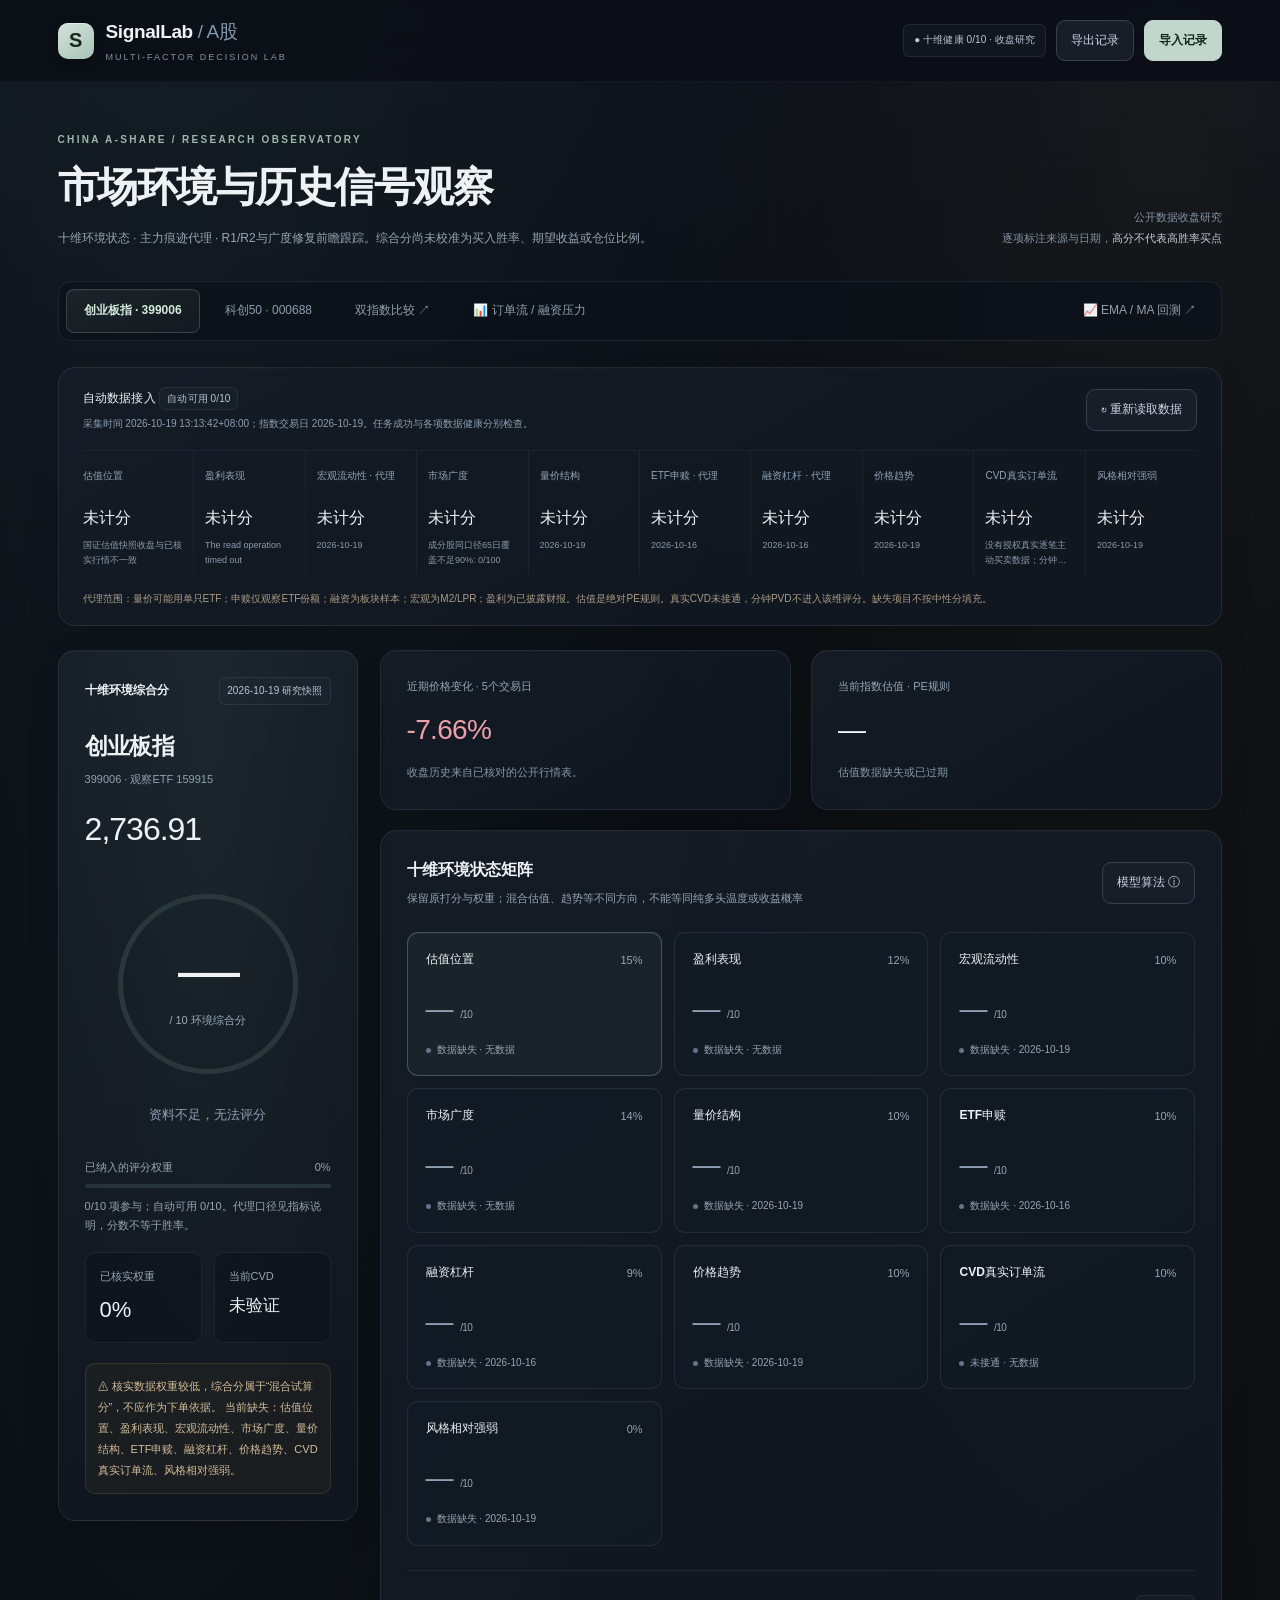
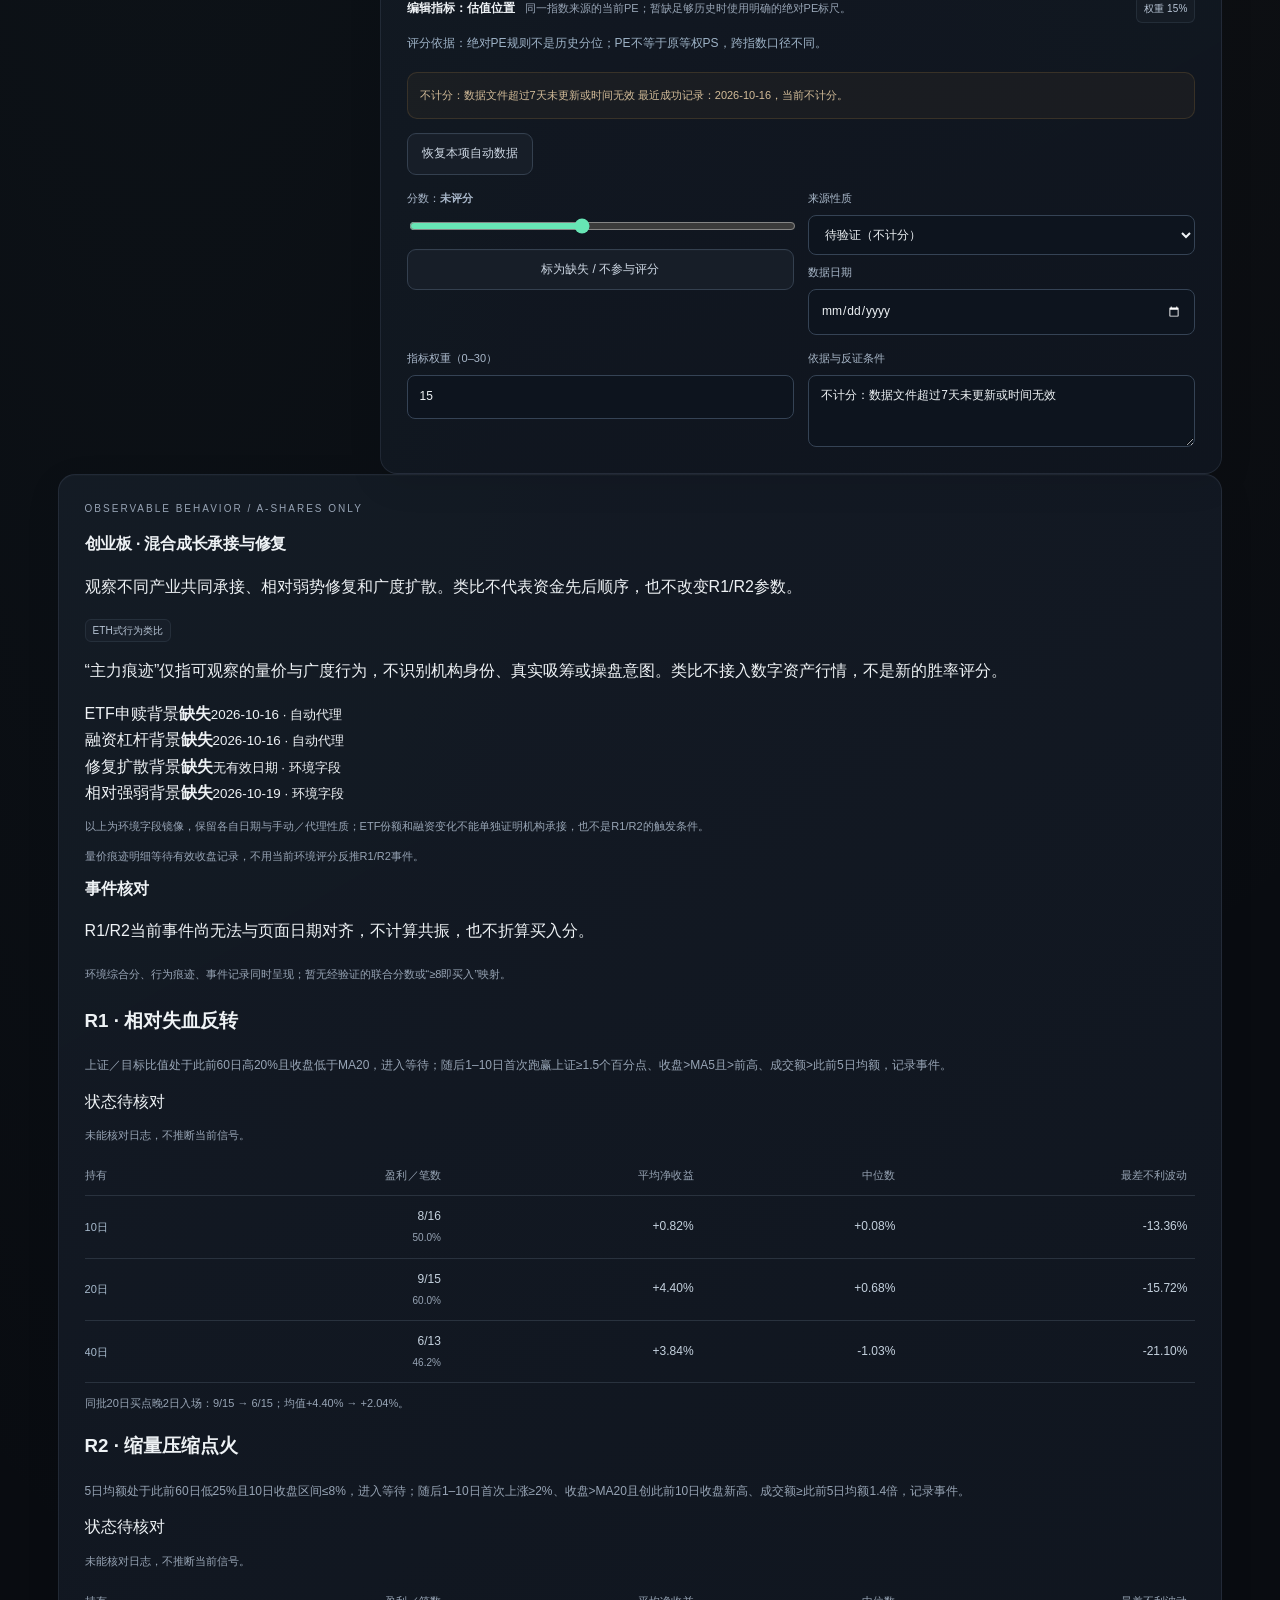
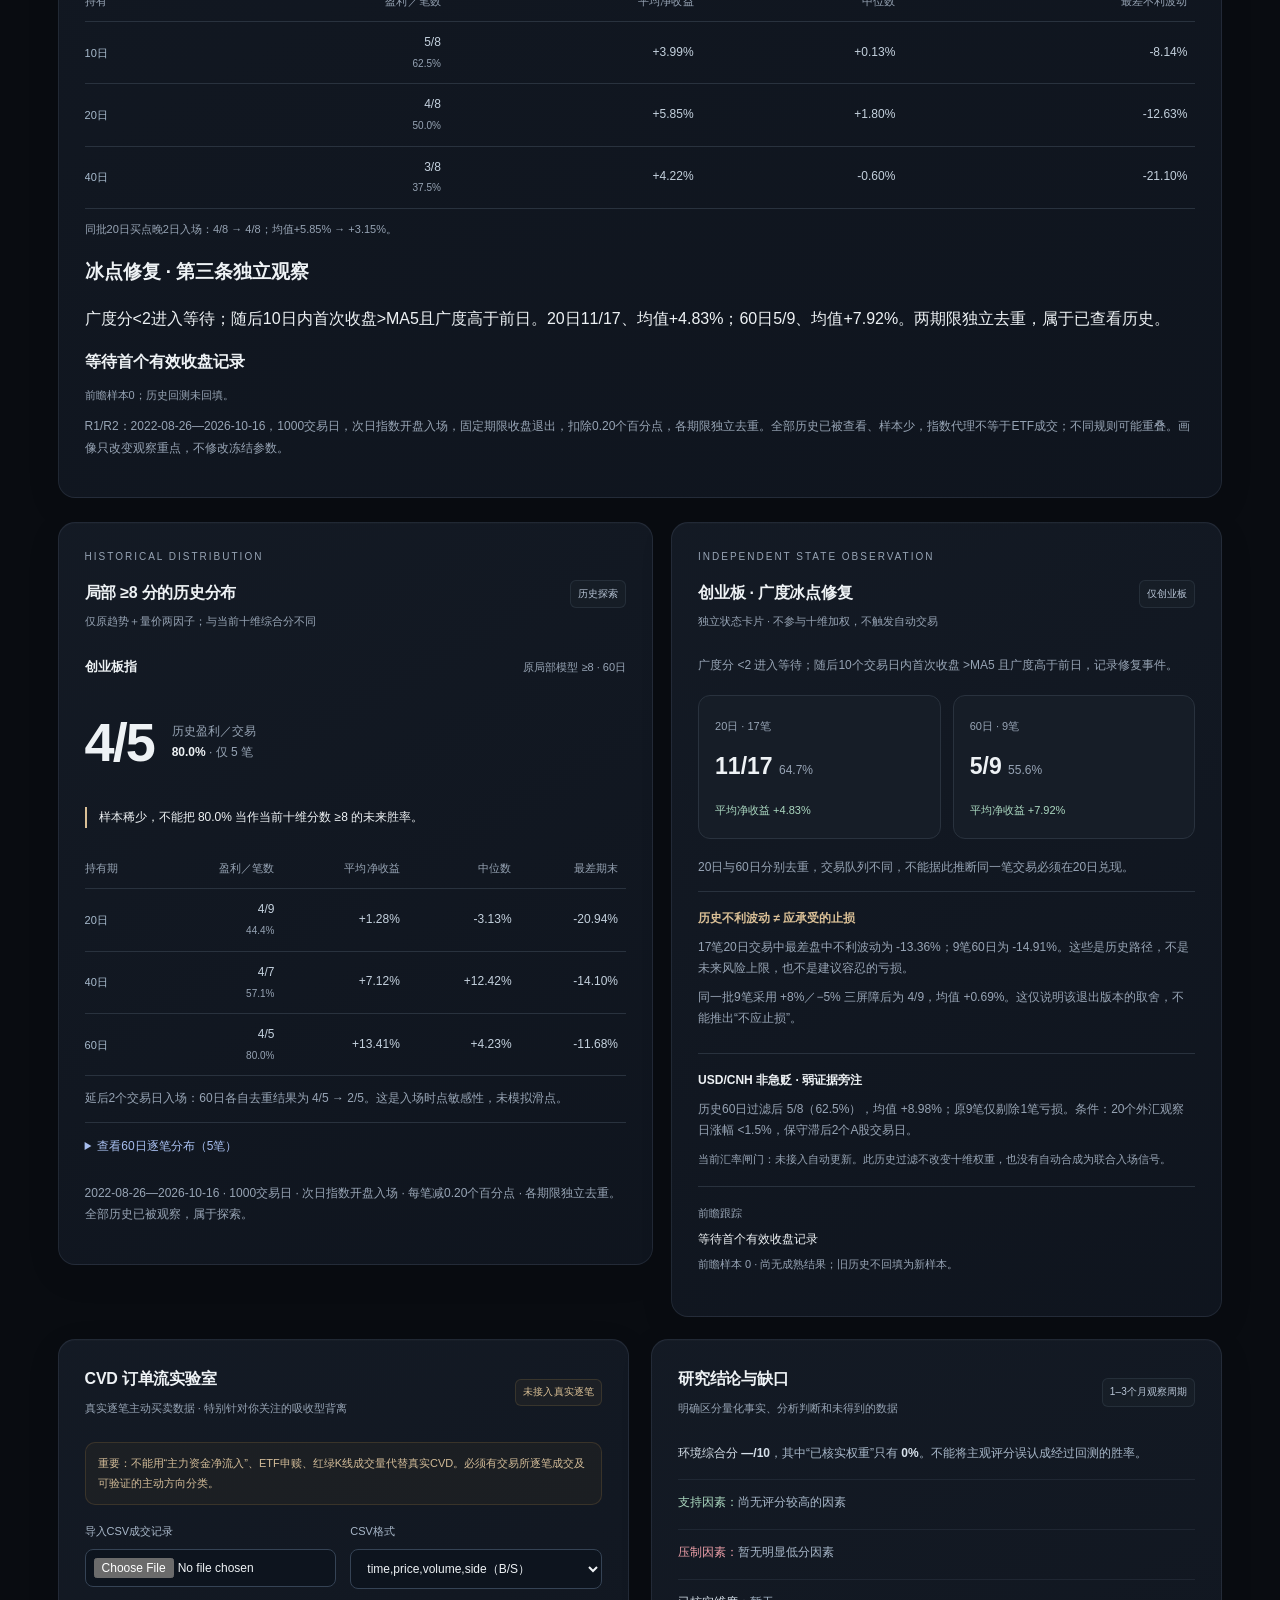
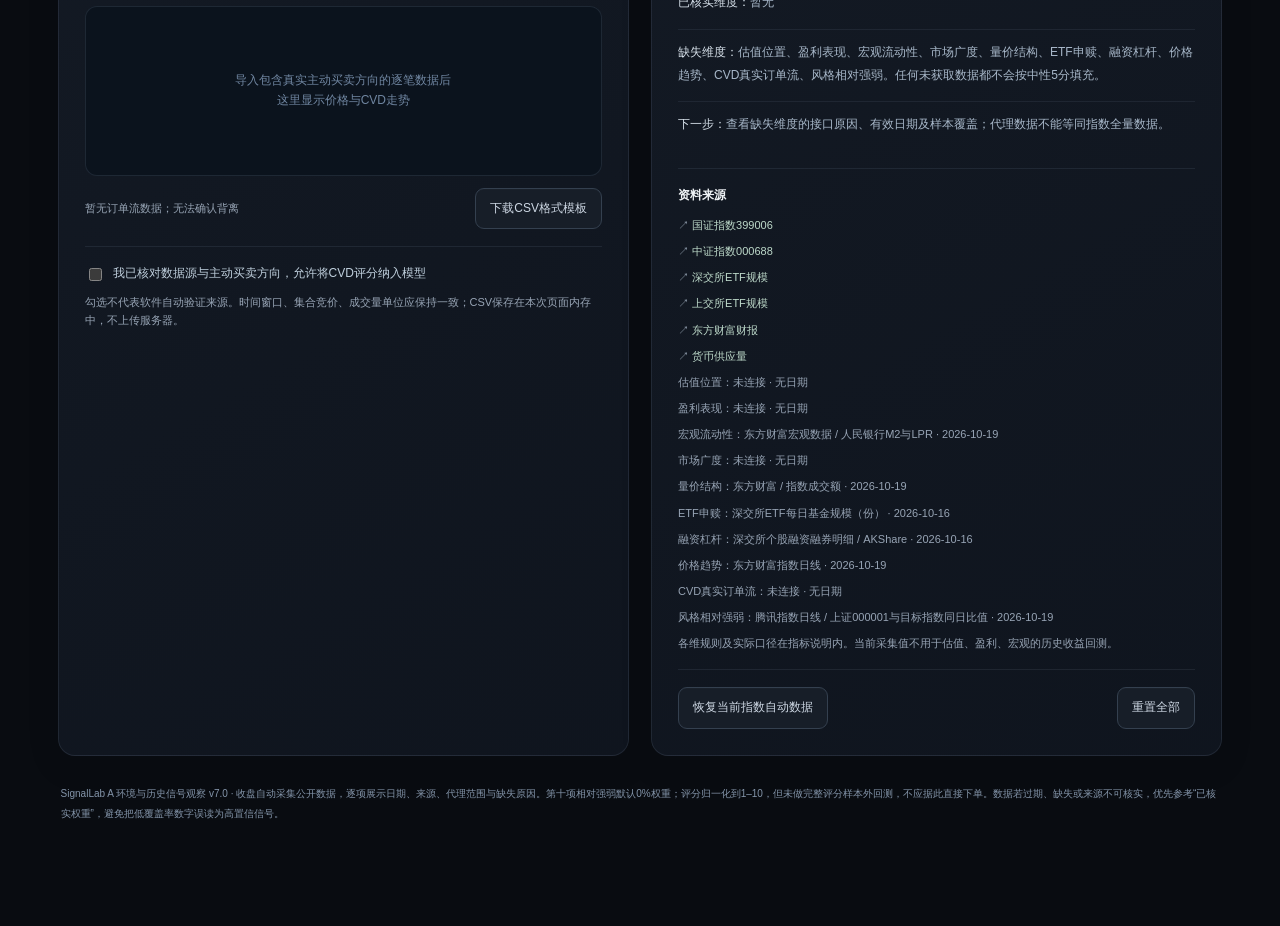
==== commit 06231585: "ui: integrate board behavior profiles and frozen signals" ====
--- a/index.html
+++ b/index.html
@@ -19,12 +19,12 @@
 @media(max-width:680px){.main-module-tabs{gap:8px}.main-module-tabs .tab{padding:11px 12px;font-size:12px}.flow-shell{border:0;border-radius:0}.flow-frame{min-height:1500px}}
 .main-module-tabs a.bt-open{display:inline-flex;align-items:center;text-decoration:none;color:#a8e7cf;border:1px solid #286c66;background:#0d2d31}
 </style>
-<link rel="stylesheet" href="./theme.css?v=20261019-evidence">
+<link rel="stylesheet" href="./theme.css?v=20261019-traces">
 </head>
 <body data-theme="nocturne">
 <header><div class="logo"><div class="logo-mark">S</div><div>SignalLab <span style="font-weight:400;color:#8098b0">/ A股</span><small>MULTI-FACTOR DECISION LAB</small></div></div><div class="head-actions"><span class="pill">● 收盘研究 · 数据待载入</span><button class="button" id="exportBtn">导出记录</button><button class="button primary" id="importBtn">导入记录</button><input type="file" id="fileInput" accept=".json" hidden></div></header>
 <main class="wrap">
-<div class="intro"><div><div class="eyebrow">CHINA A-SHARE / RESEARCH OBSERVATORY</div><h1>市场环境与历史信号观察</h1><div class="muted">十维环境状态 · 局部模型历史分布 · 广度修复前瞻跟踪。综合分尚未校准为买入胜率、期望收益或仓位比例。</div></div><div class="snapshot">公开数据收盘研究<br>逐项标注来源与日期，<strong>高分不代表高胜率买点</strong></div></div>
+<div class="intro"><div><div class="eyebrow">CHINA A-SHARE / RESEARCH OBSERVATORY</div><h1>市场环境与历史信号观察</h1><div class="muted">十维环境状态 · 主力痕迹代理 · R1/R2与广度修复前瞻跟踪。综合分尚未校准为买入胜率、期望收益或仓位比例。</div></div><div class="snapshot">公开数据收盘研究<br>逐项标注来源与日期，<strong>高分不代表高胜率买点</strong></div></div>
 <div class="tabs main-module-tabs"><button class="tab active" data-index="cy">创业板指 · 399006</button><button class="tab" data-index="kc">科创50 · 000688</button><button class="tab" id="compareTab">双指数比较 ↗</button><button class="tab" id="flowTab" type="button" aria-controls="flowView" aria-expanded="false">📊 订单流 / 融资压力</button><a class="tab bt-open" href="./backtest.html">📈 EMA / MA 回测 ↗</a></div>
 <div id="scoreDashboard">
   <section class="live-panel" id="autoFeedPanel" aria-live="polite"><div class="live-row"><div><div class="live-head">自动数据接入 <span class="badge-mini" id="feedBadge">尚未同步</span></div><div class="live-meta" id="feedMeta">需要运行 update_data.py 更新 data.js，或启用GitHub Actions定时任务。</div></div><button class="button" id="feedRefresh">↻ 重新读取数据</button></div><div id="feedMetrics" class="live-metrics"></div><div class="live-warn" id="feedWarning">这是收盘数据更新版；其他暂未接入的项目不会冒充实时数据。</div></section>
@@ -42,6 +42,7 @@
   </section>
  </div>
 </div>
+<section class="card pad trace-panel" aria-label="主力痕迹代理与冻结事件" id="tracePanel"><p>正在读取量价痕迹观察…</p></section>
 <section class="research-evidence" aria-label="冻结历史研究与独立状态观察">
  <article class="card pad evidence-card"><div class="evidence-kicker">HISTORICAL DISTRIBUTION</div><div class="panel-header"><div><h2>局部 ≥8 分的历史分布</h2><p>仅原趋势＋量价两因子；与当前十维综合分不同</p></div><span class="badge-mini">历史探索</span></div><div id="localModelEvidence"></div></article>
  <article class="card pad evidence-card"><div class="evidence-kicker">INDEPENDENT STATE OBSERVATION</div><div class="panel-header"><div><h2>创业板 · 广度冰点修复</h2><p>独立状态卡片 · 不参与十维加权，不触发自动交易</p></div><span class="badge-mini">仅创业板</span></div><div id="breadthEvidence"></div><div class="evidence-live" aria-live="polite"><span class="tiny">前瞻跟踪</span><strong id="forwardObservationStatus">正在读取记录状态…</strong><div class="tiny" id="forwardObservationMeta">尚无经过确认的当前事件。</div></div></article>
@@ -68,6 +69,8 @@
 </main><div class="toast" id="toast"></div>
 <script src="./data.js"></script>
 <script src="./research-evidence.js?v=20261019"></script>
+<script src="./trace-evidence.js?v=20261019-traces"></script>
+<script src="./trace-observer.js?v=20261019-traces"></script>
 <script>
 'use strict';
 const KEY='signallab_a_v2'; // v1自定义快照仍保留在浏览器，v2不继承旧占位分
@@ -95,7 +98,8 @@
 function color(score){return score==null?'#91a0b5':score>=6.5?'#41dba5':score>=4.5?'#eac176':'#ff8794'}
 function render(){let d=db[current],s=scoreOf(current),known=(s.verified*100).toFixed(0);$('#indexName').textContent=d.name;$('#indexCode').textContent=`${d.code} · 观察ETF ${d.etf}`;$('#indexPrice').textContent=(Number.isFinite(d.price)?d.price.toLocaleString('zh-CN',{minimumFractionDigits:2,maximumFractionDigits:2}):'—');$('#scoreValue').textContent=s.score==null?'—':s.score.toFixed(1);$('#ringValue').style.strokeDashoffset=634.602*(1-(s.score==null?0:s.score/10));$('#ringValue').style.stroke=color(s.score);$('#scoreStatus').textContent=status(s.score);$('#scoreStatus').style.color=color(s.score);$('#coverNum').textContent=Math.round(s.coverage*100)+'%';$('#coverBar').style.width=(s.coverage*100)+'%';$('#verifiedScore').textContent=known+'%';$('#coverageNote').textContent=`${s.count}/10 项参与；自动可用 ${FACTORS.filter(f=>d.factors[f.id].mode!=='manual'&&d.factors[f.id].score!=null).length}/10。代理口径见指标说明，分数不等于胜率。`;
 $('#fiveDay').textContent=Number.isFinite(d.fiveDay)?(d.fiveDay>=0?'+':'')+d.fiveDay.toFixed(2)+'%':'—';$('#fiveDay').style.color=Number.isFinite(d.fiveDay)?(d.fiveDay<0?'var(--red)':'var(--green)'):'var(--sub)';$('#valuationText').textContent=d.valuation.text;$('#valuationDesc').textContent=d.valuation.desc;$('#cvdState').textContent=d.factors.cvd.kind==='verified'?'已录入':'未验证';$('#scenarioTag').textContent=d.date+' 研究快照';$('#adviceText').textContent=(s.verified<0.5?'⚠ 核实数据权重较低，综合分属于“混合试算分”，不应作为下单依据。':'多个数据维度获得了核实，仍需验证信号稳定性。')+' 当前缺失：'+FACTORS.filter(f=>d.factors[f.id].score==null).map(f=>f.name).join('、')+'。';
-renderFactors();renderEditor();renderInsights();renderSources();renderResearchEvidence();document.querySelectorAll('.tab[data-index]').forEach(x=>x.classList.toggle('active',x.dataset.index===current));$('#cvdTag').textContent=d.factors.cvd.kind==='verified'?'已纳入订单流':'未接入真实逐笔';$('#cvdTag').classList.toggle('warn',d.factors.cvd.kind!=='verified')}
+renderFactors();renderEditor();renderInsights();renderSources();renderResearchEvidence();renderTracePanel();document.querySelectorAll('.tab[data-index]').forEach(x=>x.classList.toggle('active',x.dataset.index===current));$('#cvdTag').textContent=d.factors.cvd.kind==='verified'?'已纳入订单流':'未接入真实逐笔';$('#cvdTag').classList.toggle('warn',d.factors.cvd.kind!=='verified')}
+function renderTracePanel(){const host=$('#tracePanel');if(window.SignalTraces)host.innerHTML=window.SignalTraces.render(current,db[current].factors,db[current].date);else host.textContent='量价痕迹模块未载入，环境综合分仍独立显示。'}
 function renderResearchEvidence(){
  const doc=window.SIGNAL_RESEARCH_EVIDENCE,host=$('#localModelEvidence'),breadth=$('#breadthEvidence');
  if(!doc?.indices?.[current]?.original_two8||!doc?.breadth){host.textContent='历史研究摘要未载入；不以当前分数补算历史胜率。';breadth.textContent='独立观察历史暂不可用。';return}
@@ -256,4 +260,6 @@
   if(location.hash==='#flow') showFlow();
 })();
 loadForwardObservation();
+if(window.SignalTraces)window.SignalTraces.load(renderTracePanel);
 </script></body></html>
+
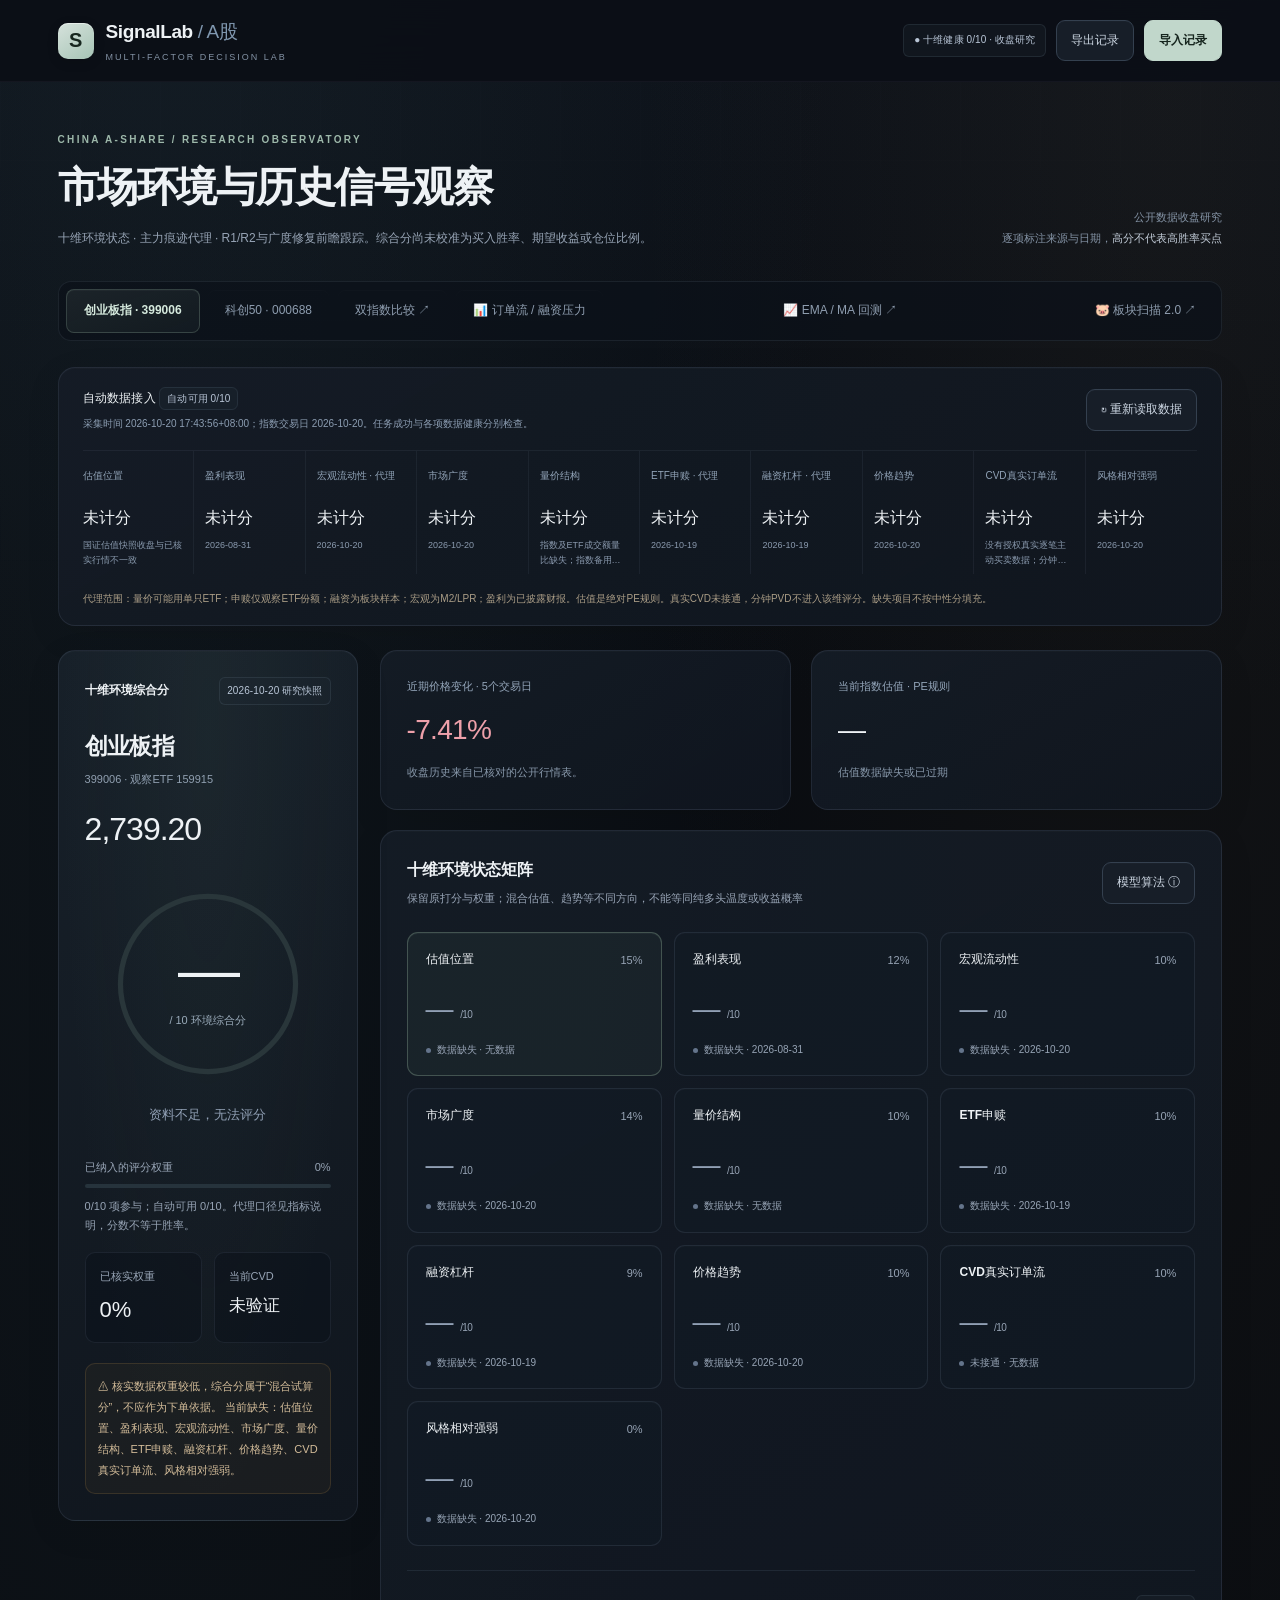
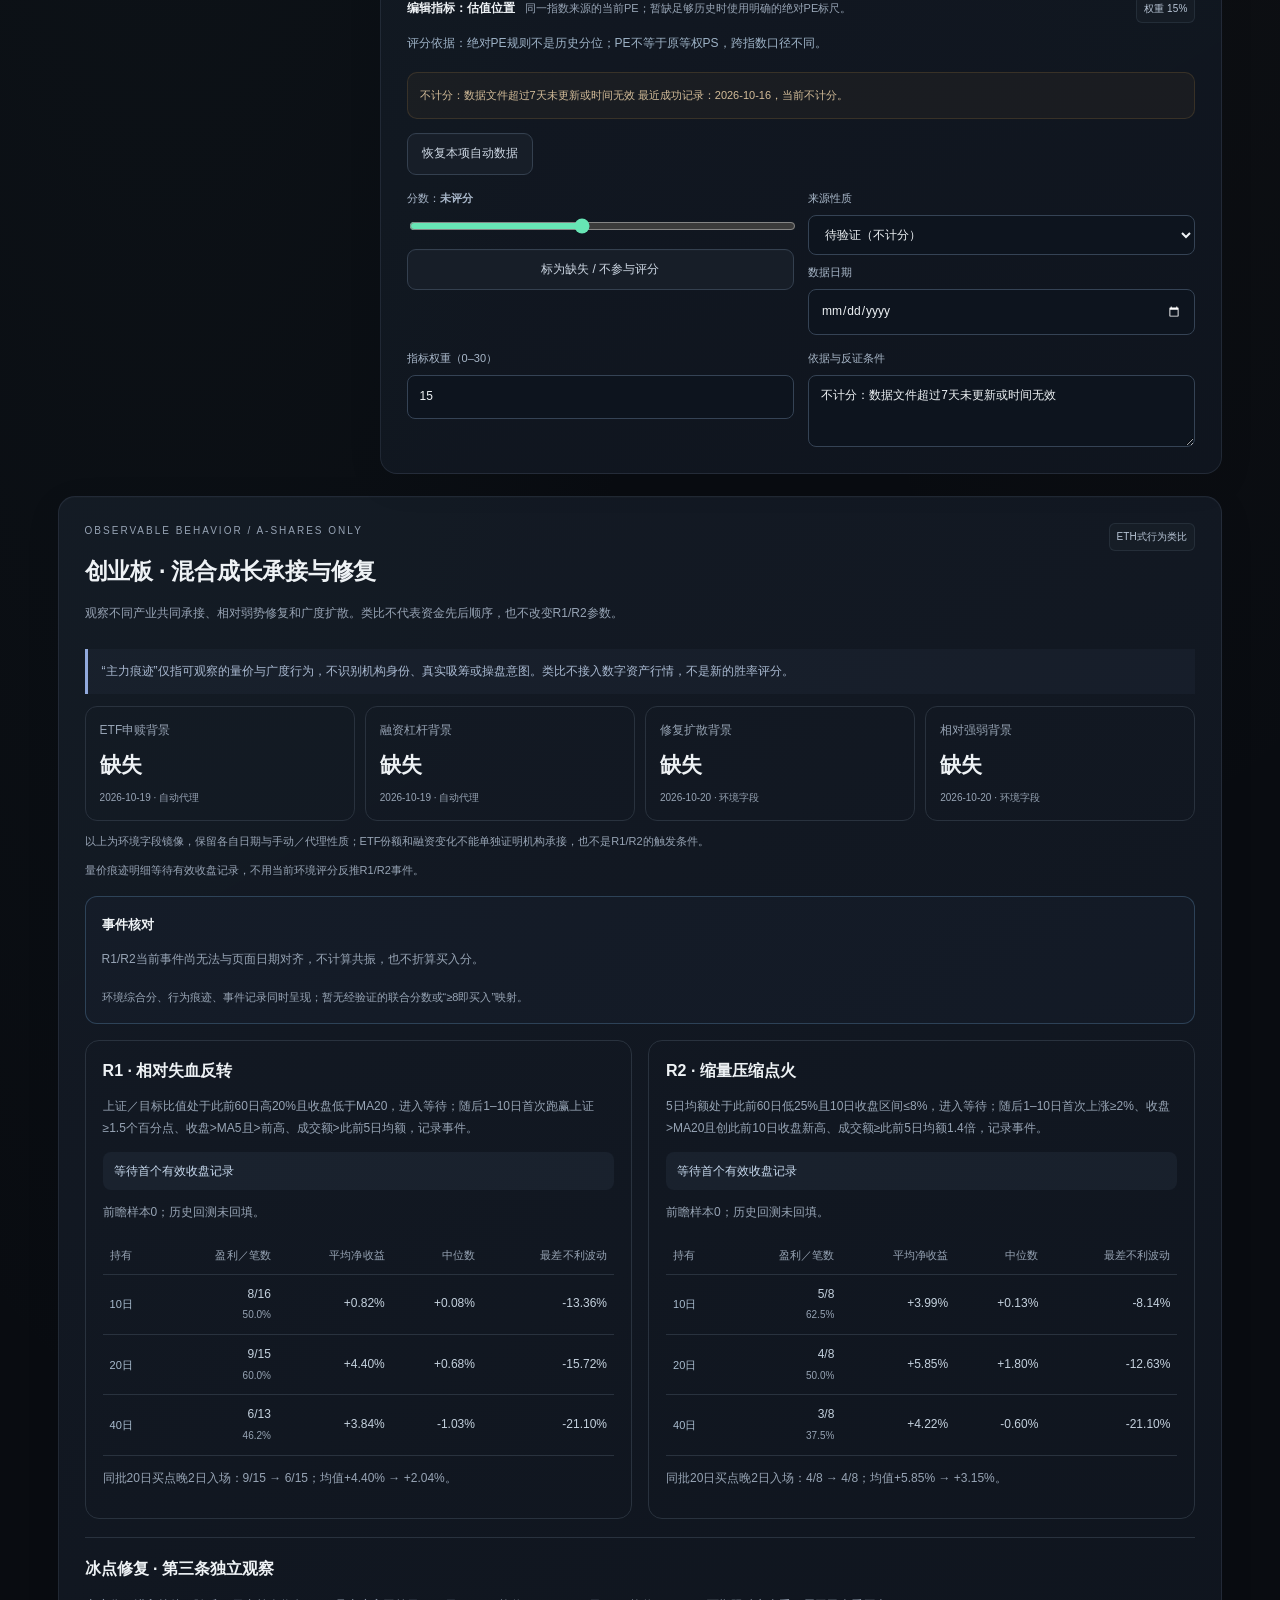
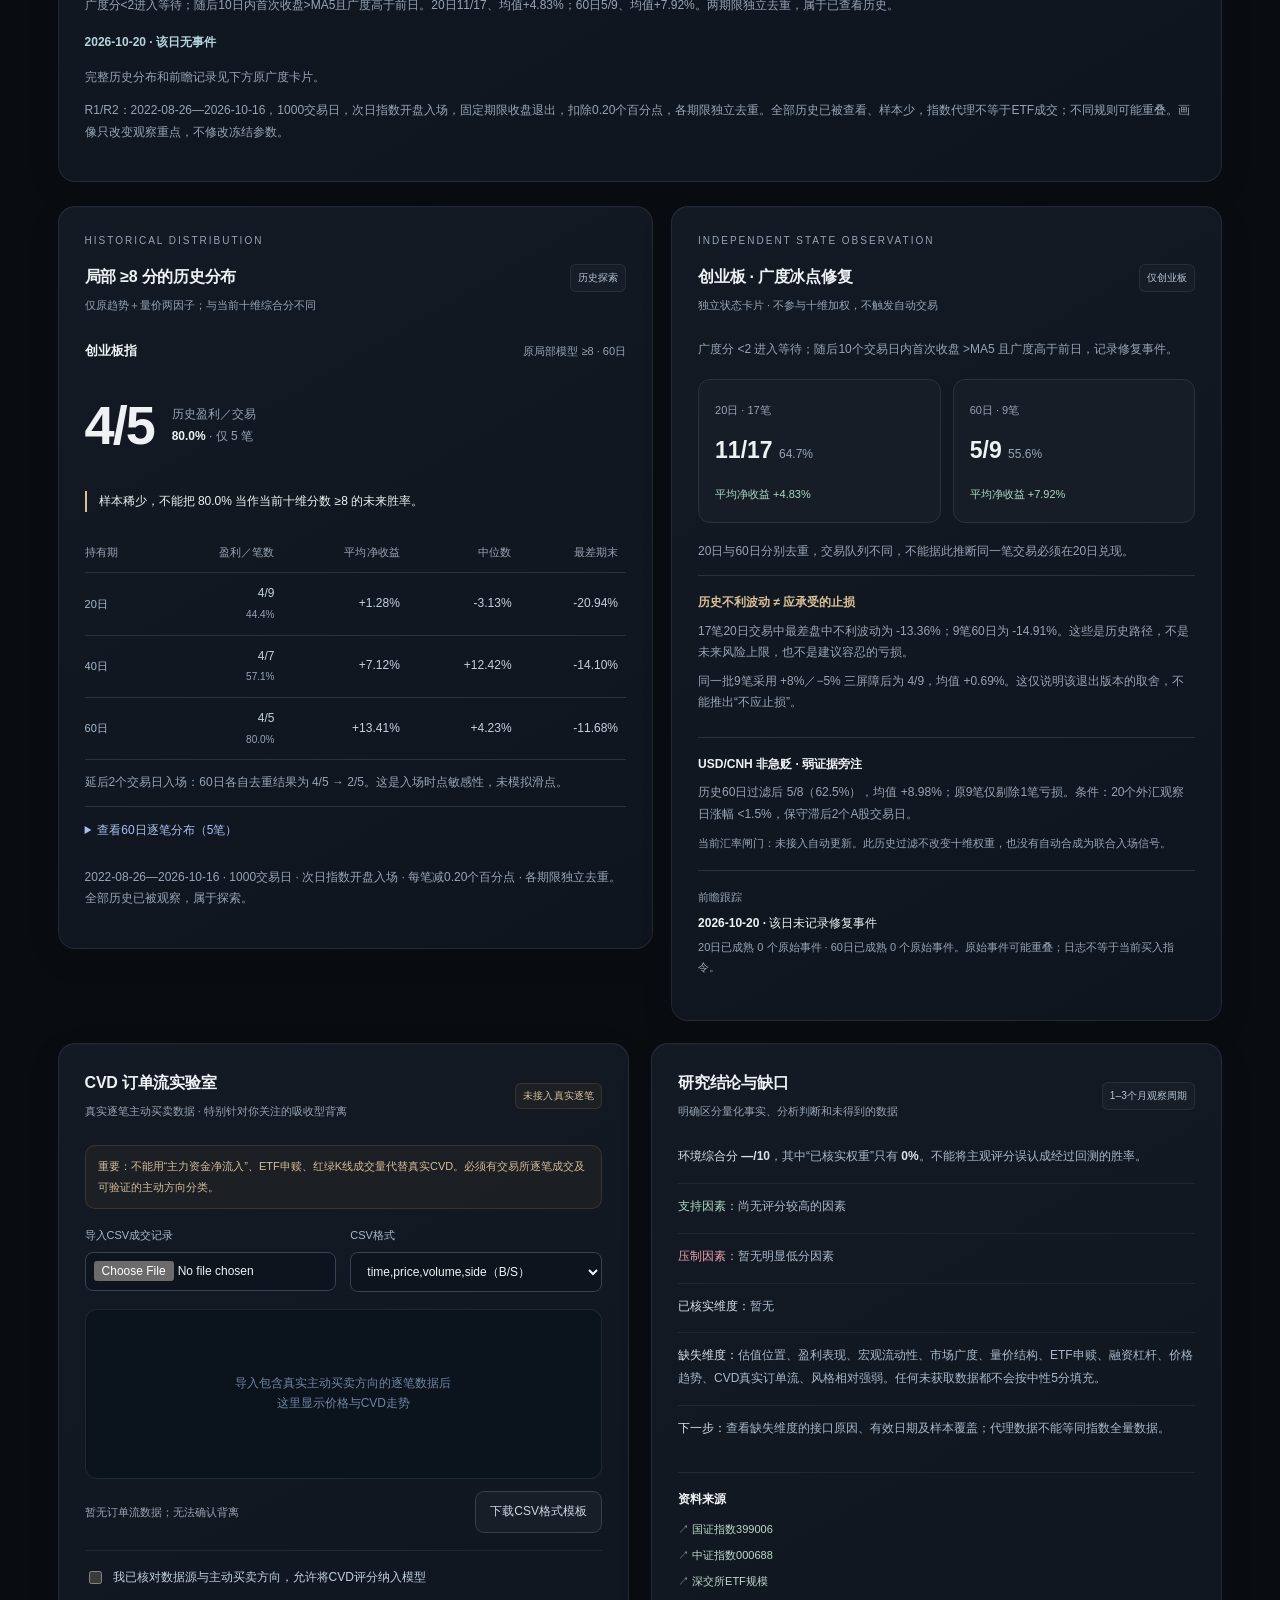
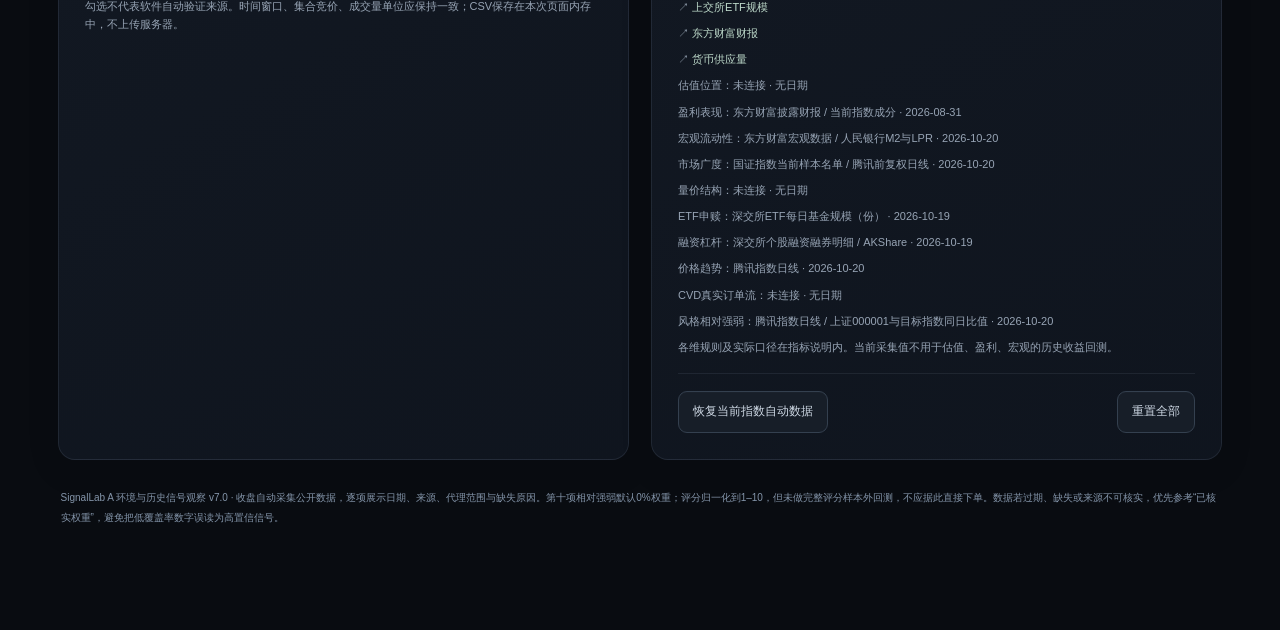
==== commit f9422f52: "feat: add Zhupi 2.0 scanner and homepage entry" ====
--- a/index.html
+++ b/index.html
@@ -25,7 +25,8 @@
 <header><div class="logo"><div class="logo-mark">S</div><div>SignalLab <span style="font-weight:400;color:#8098b0">/ A股</span><small>MULTI-FACTOR DECISION LAB</small></div></div><div class="head-actions"><span class="pill">● 收盘研究 · 数据待载入</span><button class="button" id="exportBtn">导出记录</button><button class="button primary" id="importBtn">导入记录</button><input type="file" id="fileInput" accept=".json" hidden></div></header>
 <main class="wrap">
 <div class="intro"><div><div class="eyebrow">CHINA A-SHARE / RESEARCH OBSERVATORY</div><h1>市场环境与历史信号观察</h1><div class="muted">十维环境状态 · 主力痕迹代理 · R1/R2与广度修复前瞻跟踪。综合分尚未校准为买入胜率、期望收益或仓位比例。</div></div><div class="snapshot">公开数据收盘研究<br>逐项标注来源与日期，<strong>高分不代表高胜率买点</strong></div></div>
-<div class="tabs main-module-tabs"><button class="tab active" data-index="cy">创业板指 · 399006</button><button class="tab" data-index="kc">科创50 · 000688</button><button class="tab" id="compareTab">双指数比较 ↗</button><button class="tab" id="flowTab" type="button" aria-controls="flowView" aria-expanded="false">📊 订单流 / 融资压力</button><a class="tab bt-open" href="./backtest.html">📈 EMA / MA 回测 ↗</a></div>
+<div class="tabs main-module-tabs"><button class="tab active" data-index="cy">创业板指 · 399006</button><button class="tab" data-index="kc">科创50 · 000688</button><button class="tab" id="compareTab">双指数比较 ↗</button><button class="tab" id="flowTab" type="button" aria-controls="flowView" aria-expanded="false">📊 订单流 / 融资压力</button><a class="tab bt-open" href="./backtest.html">📈 EMA / MA 回测 ↗</a>
+<a class="tab bt-open" href="./scanner.html">🐷 板块扫描 2.0 ↗</a></div>
 <div id="scoreDashboard">
   <section class="live-panel" id="autoFeedPanel" aria-live="polite"><div class="live-row"><div><div class="live-head">自动数据接入 <span class="badge-mini" id="feedBadge">尚未同步</span></div><div class="live-meta" id="feedMeta">需要运行 update_data.py 更新 data.js，或启用GitHub Actions定时任务。</div></div><button class="button" id="feedRefresh">↻ 重新读取数据</button></div><div id="feedMetrics" class="live-metrics"></div><div class="live-warn" id="feedWarning">这是收盘数据更新版；其他暂未接入的项目不会冒充实时数据。</div></section>
 <div class="dash">
@@ -263,3 +264,4 @@
 if(window.SignalTraces)window.SignalTraces.load(renderTracePanel);
 </script></body></html>
 
+
--- a/theme.css
+++ b/theme.css
@@ -345,3 +345,7 @@
 @media (prefers-reduced-motion: reduce) {
   *, *::before, *::after { transition: none !important; animation: none !important; scroll-behavior: auto !important; }
 }
+
+
+/* Behavior profiles and frozen signals share the existing A-share dashboard. */
+.trace-panel{margin:22px 0}.trace-heading{display:flex;justify-content:space-between;align-items:flex-start;gap:20px}.trace-heading h2{margin:8px 0;font-size:23px}.trace-heading p,.trace-rule p,.trace-breadth p,.trace-conclusion p{font-size:12px;line-height:1.8;color:var(--sub)}.trace-heading .badge-mini{white-space:nowrap}.trace-boundary{padding:12px 14px;border-left:3px solid #91a9dc;background:#849bd30c;color:#a9b9d1;font-size:12px;line-height:1.8}.trace-factors{display:grid;grid-template-columns:repeat(4,minmax(0,1fr));gap:10px}.trace-factor{display:flex;flex-direction:column;gap:7px;border:1px solid var(--border);border-radius:12px;padding:14px;min-width:0}.trace-factor span{font-size:12px;color:var(--sub)}.trace-factor strong{font-size:21px}.trace-factor small{font-size:10px;color:var(--sub);overflow-wrap:anywhere}.trace-raw{font-size:12px;color:#b2c8df;line-height:1.8}.trace-conclusion{padding:14px 16px;border:1px solid #628fba55;border-radius:12px;background:#263c561a;margin:16px 0}.trace-conclusion>strong{font-size:13px}.trace-rule-grid{display:grid;grid-template-columns:repeat(2,minmax(0,1fr));gap:16px}.trace-rule{min-width:0;padding:17px;border:1px solid var(--border);border-radius:14px}.trace-rule h3,.trace-breadth h3{font-size:16px;margin:0 0 8px}.trace-status{padding:9px 11px;background:#8da9dc10;border-radius:8px;font-size:12px;color:#c6d8ed;line-height:1.7}.trace-breadth{border-top:1px solid var(--border);margin-top:18px;padding-top:18px}.trace-breadth>strong{font-size:12px;color:#b4d4de}.trace-panel .evidence-table{font-size:11px}.trace-panel .evidence-table td,.trace-panel .evidence-table th{padding:10px 7px;white-space:nowrap}@media(max-width:1000px){.trace-rule-grid{grid-template-columns:1fr}}@media(max-width:680px){.trace-heading{flex-direction:column;gap:8px}.trace-heading h2{font-size:20px}.trace-factors{grid-template-columns:repeat(2,minmax(0,1fr))}.trace-rule{padding:12px}.trace-panel.card.pad{padding:16px}}
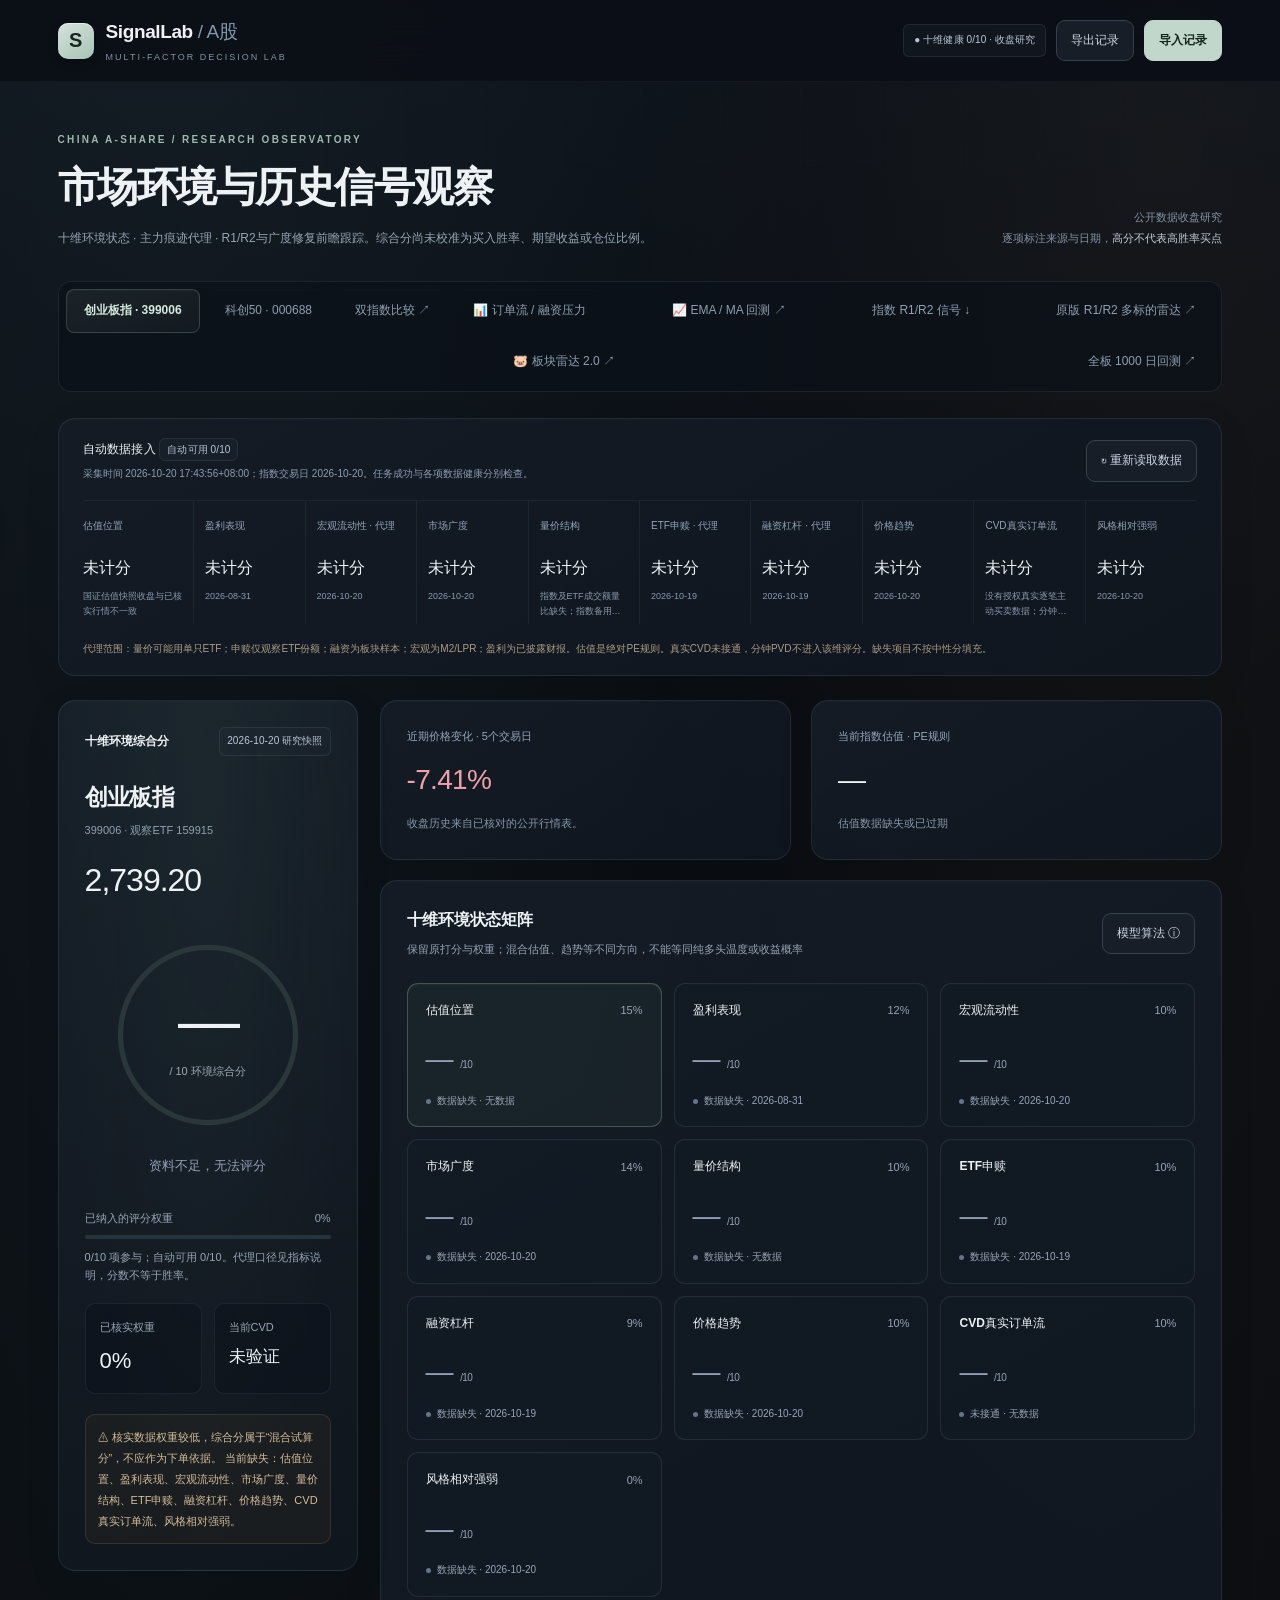
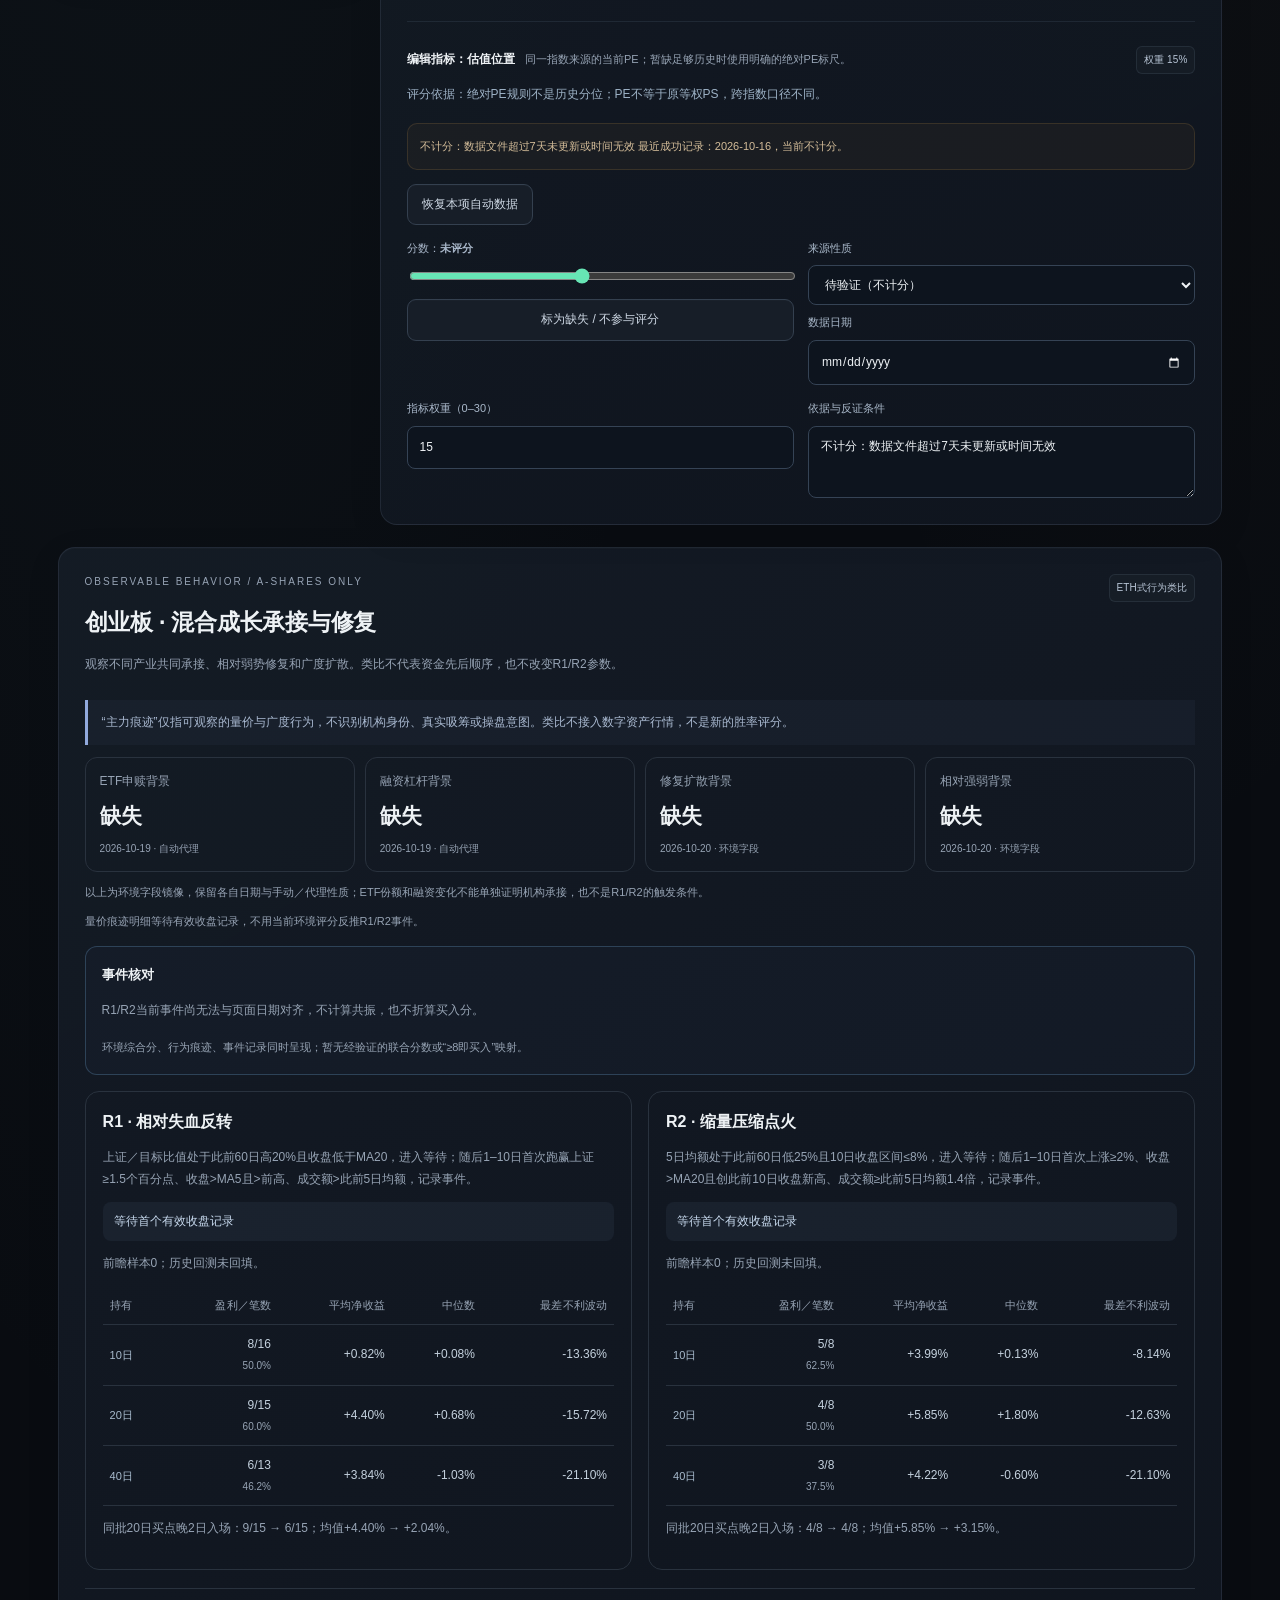
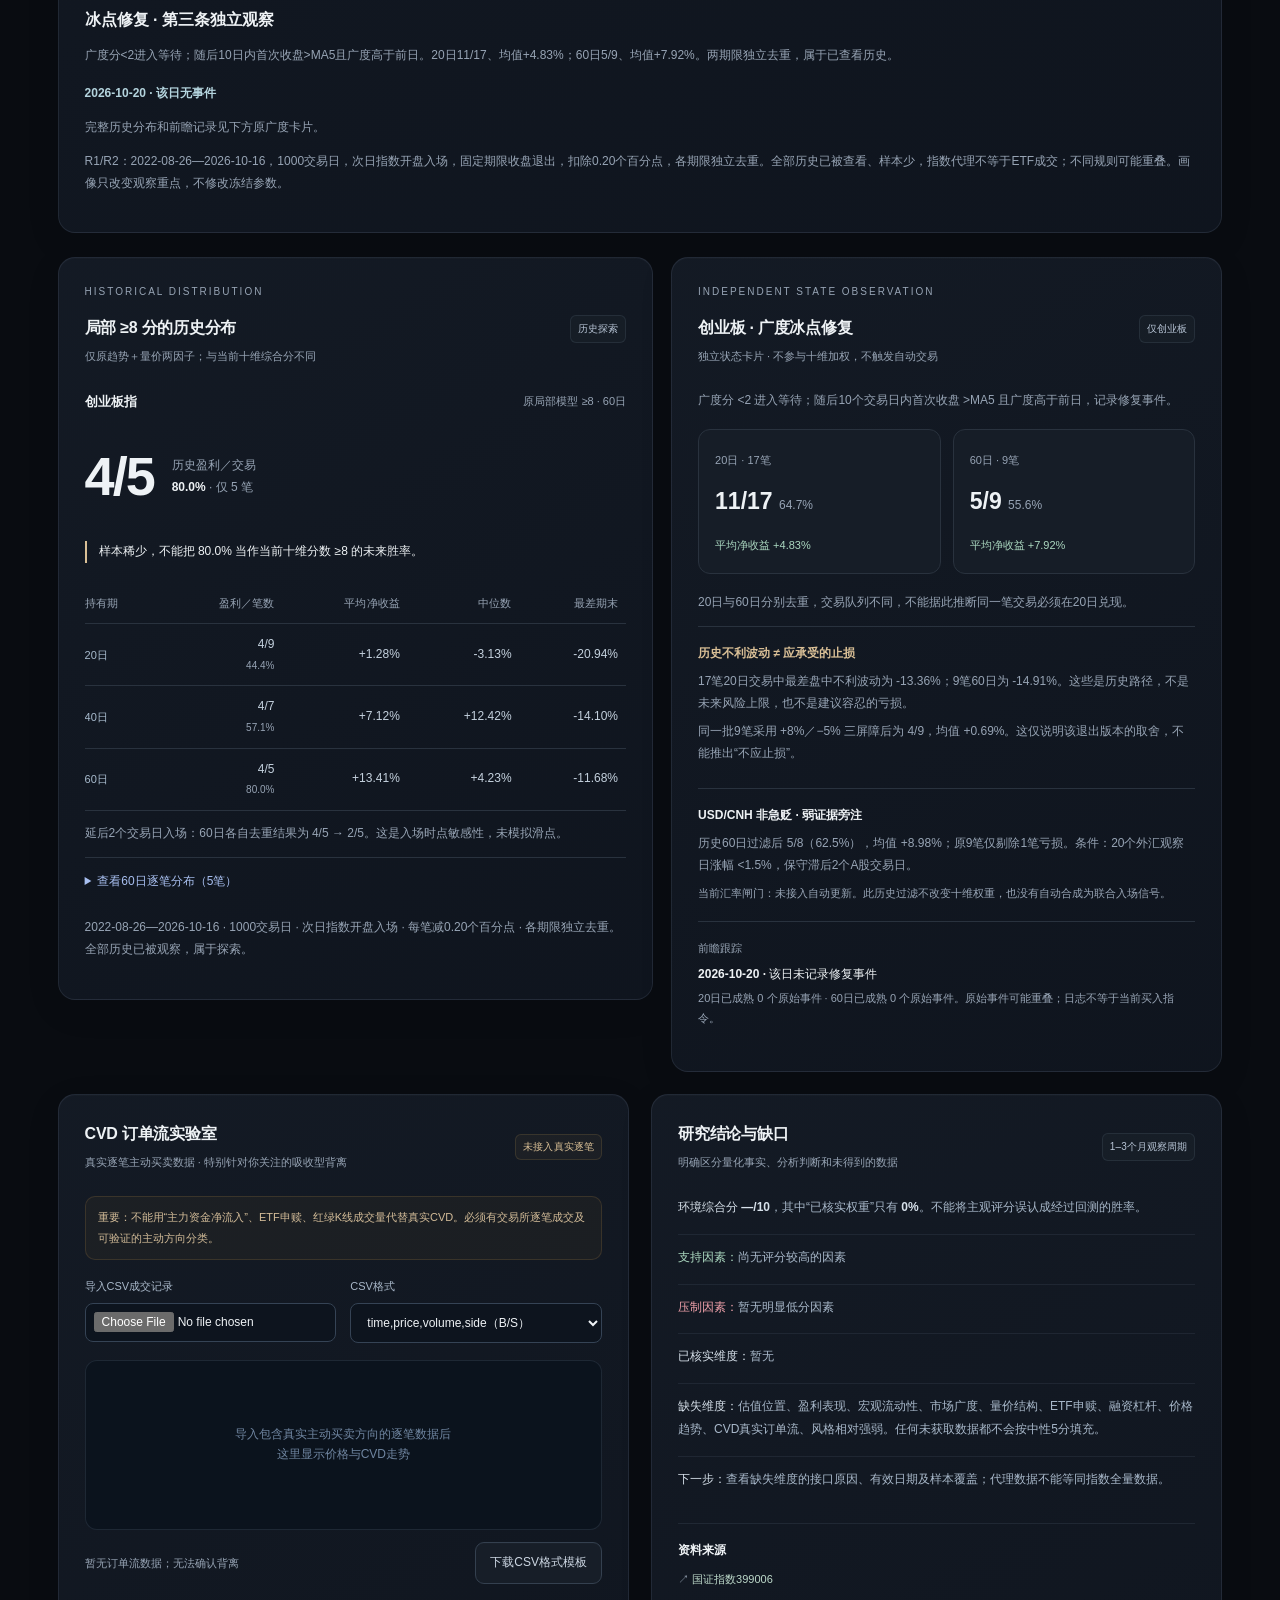
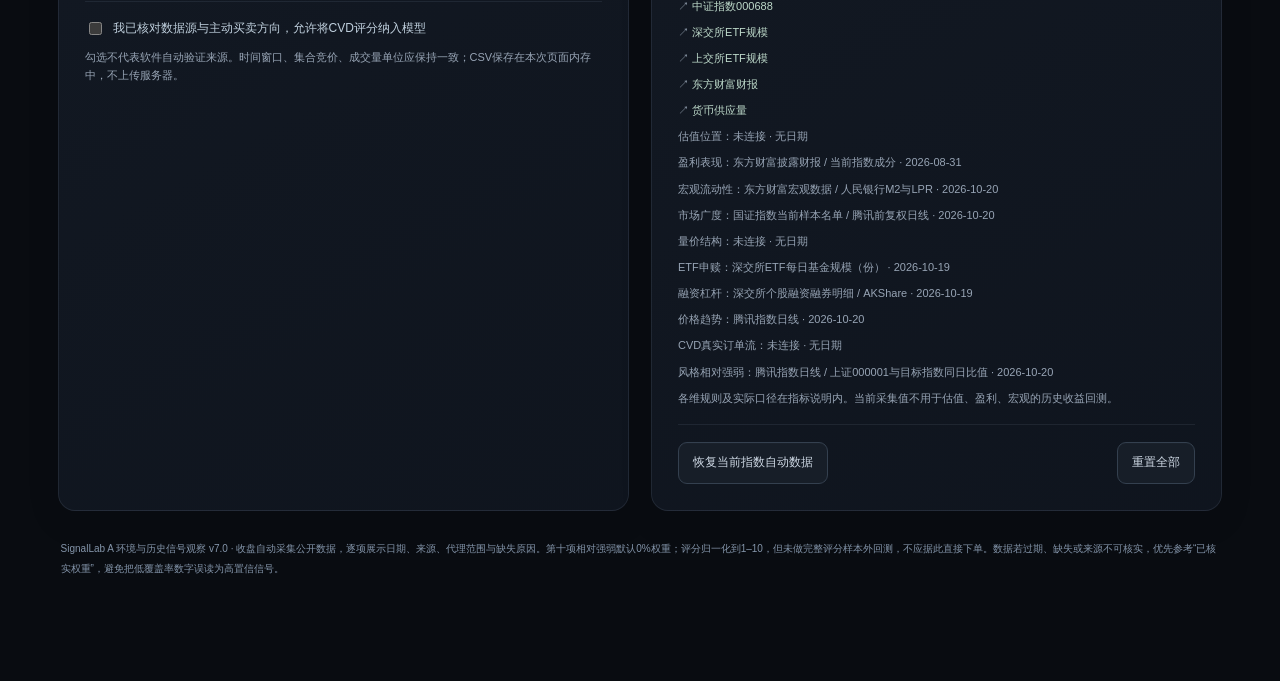
==== commit 33aaddb4: "fix: restore original R1/R2 radar and separate sector scanner" ====
--- a/index.html
+++ b/index.html
@@ -26,7 +26,10 @@
 <main class="wrap">
 <div class="intro"><div><div class="eyebrow">CHINA A-SHARE / RESEARCH OBSERVATORY</div><h1>市场环境与历史信号观察</h1><div class="muted">十维环境状态 · 主力痕迹代理 · R1/R2与广度修复前瞻跟踪。综合分尚未校准为买入胜率、期望收益或仓位比例。</div></div><div class="snapshot">公开数据收盘研究<br>逐项标注来源与日期，<strong>高分不代表高胜率买点</strong></div></div>
 <div class="tabs main-module-tabs"><button class="tab active" data-index="cy">创业板指 · 399006</button><button class="tab" data-index="kc">科创50 · 000688</button><button class="tab" id="compareTab">双指数比较 ↗</button><button class="tab" id="flowTab" type="button" aria-controls="flowView" aria-expanded="false">📊 订单流 / 融资压力</button><a class="tab bt-open" href="./backtest.html">📈 EMA / MA 回测 ↗</a>
-<a class="tab bt-open" href="./scanner.html">🐷 板块扫描 2.0 ↗</a></div>
+<a class="tab bt-open" href="#tracePanel">指数 R1/R2 信号 ↓</a>
+<a class="tab bt-open" href="./scanner.html">原版 R1/R2 多标的雷达 ↗</a>
+<a class="tab bt-open" href="./sector.html">🐷 板块雷达 2.0 ↗</a>
+<a class="tab bt-open" href="./backtest1000.html">全板 1000 日回测 ↗</a></div>
 <div id="scoreDashboard">
   <section class="live-panel" id="autoFeedPanel" aria-live="polite"><div class="live-row"><div><div class="live-head">自动数据接入 <span class="badge-mini" id="feedBadge">尚未同步</span></div><div class="live-meta" id="feedMeta">需要运行 update_data.py 更新 data.js，或启用GitHub Actions定时任务。</div></div><button class="button" id="feedRefresh">↻ 重新读取数据</button></div><div id="feedMetrics" class="live-metrics"></div><div class="live-warn" id="feedWarning">这是收盘数据更新版；其他暂未接入的项目不会冒充实时数据。</div></section>
 <div class="dash">
@@ -265,3 +268,4 @@
 </script></body></html>
 
 
+
